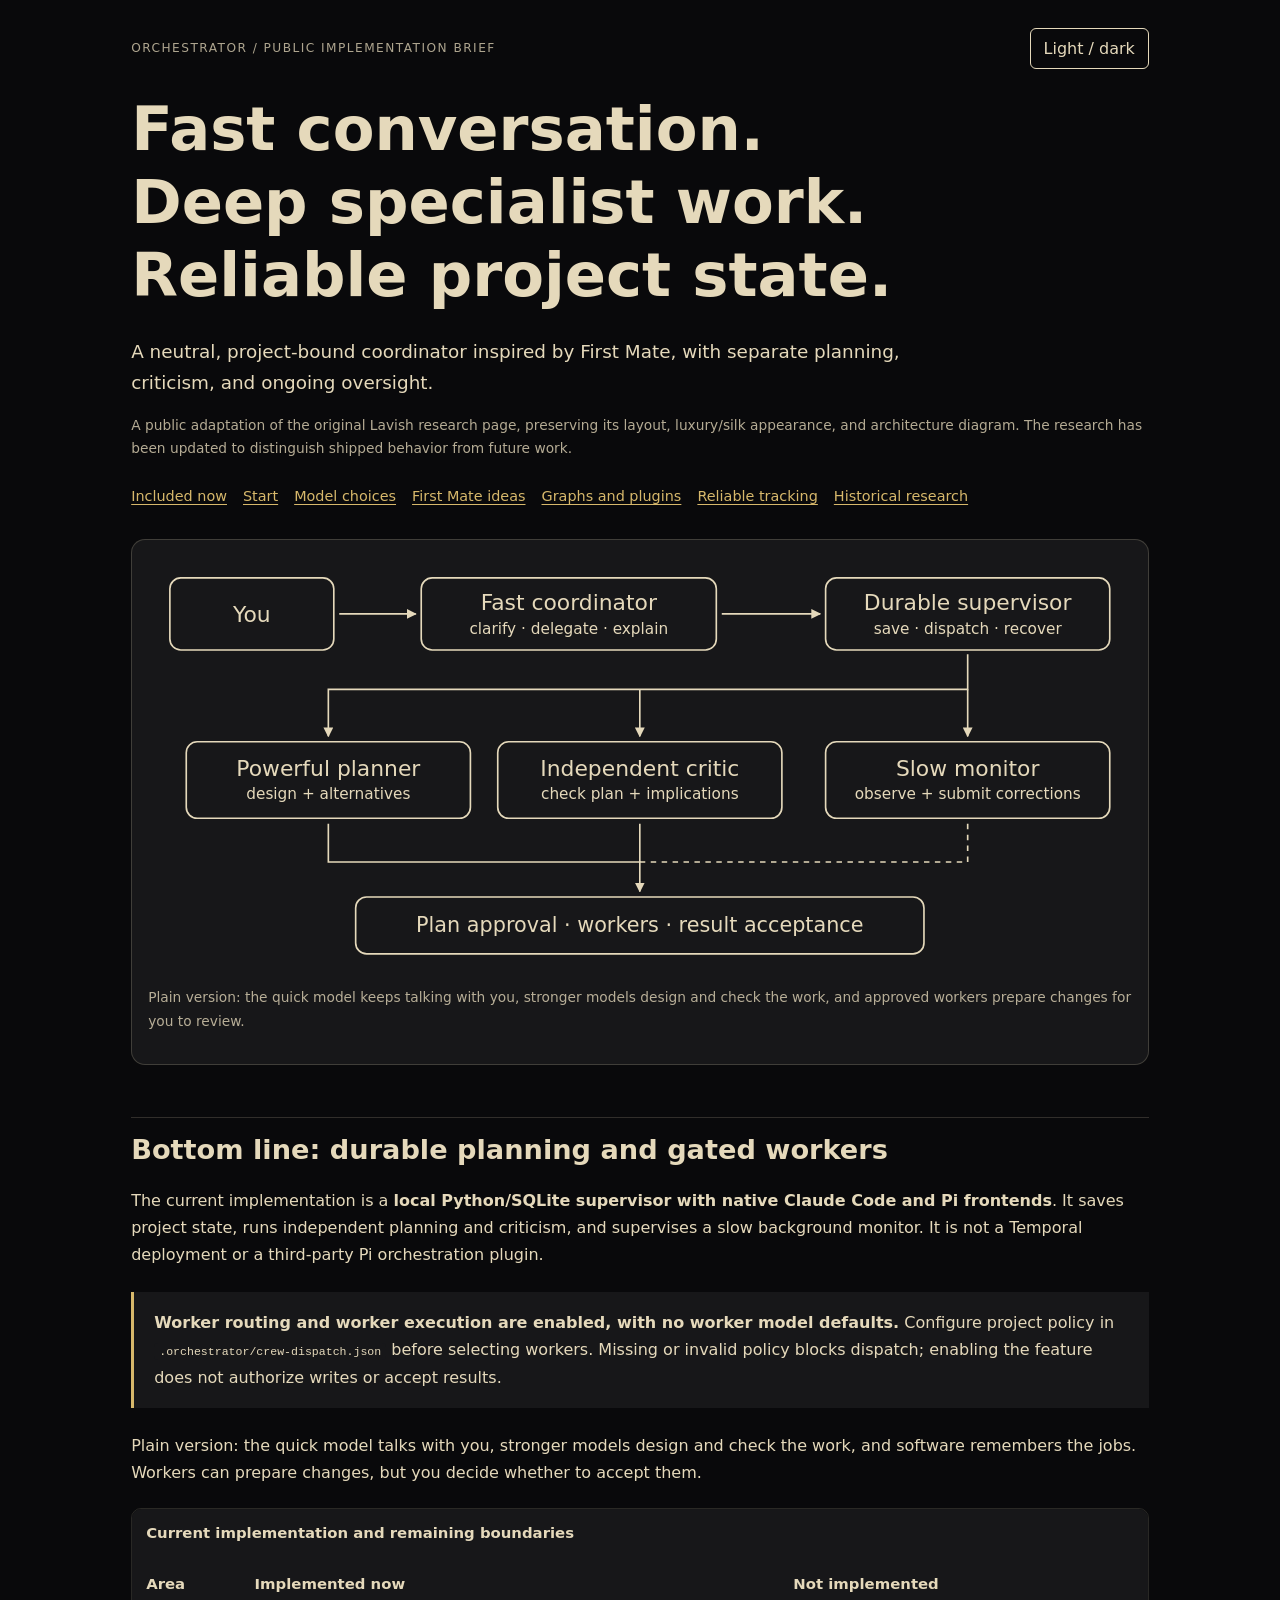
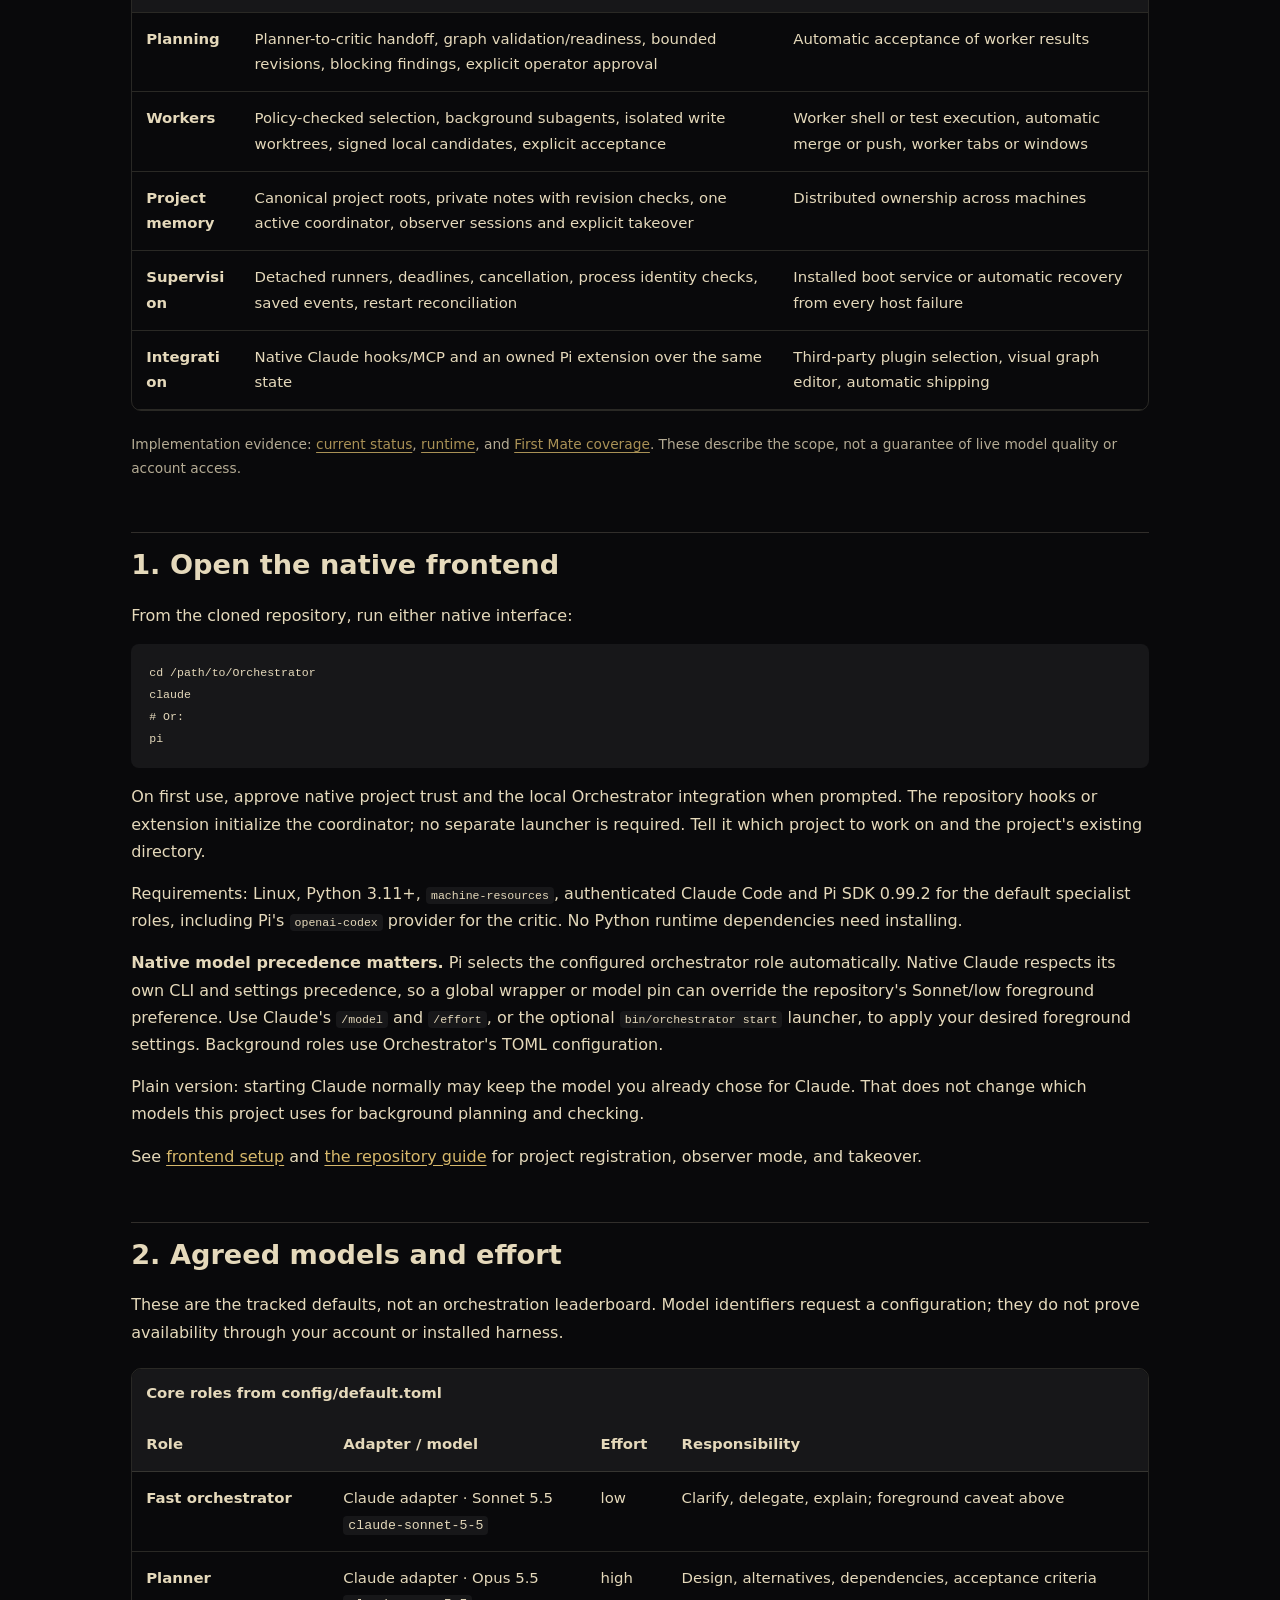
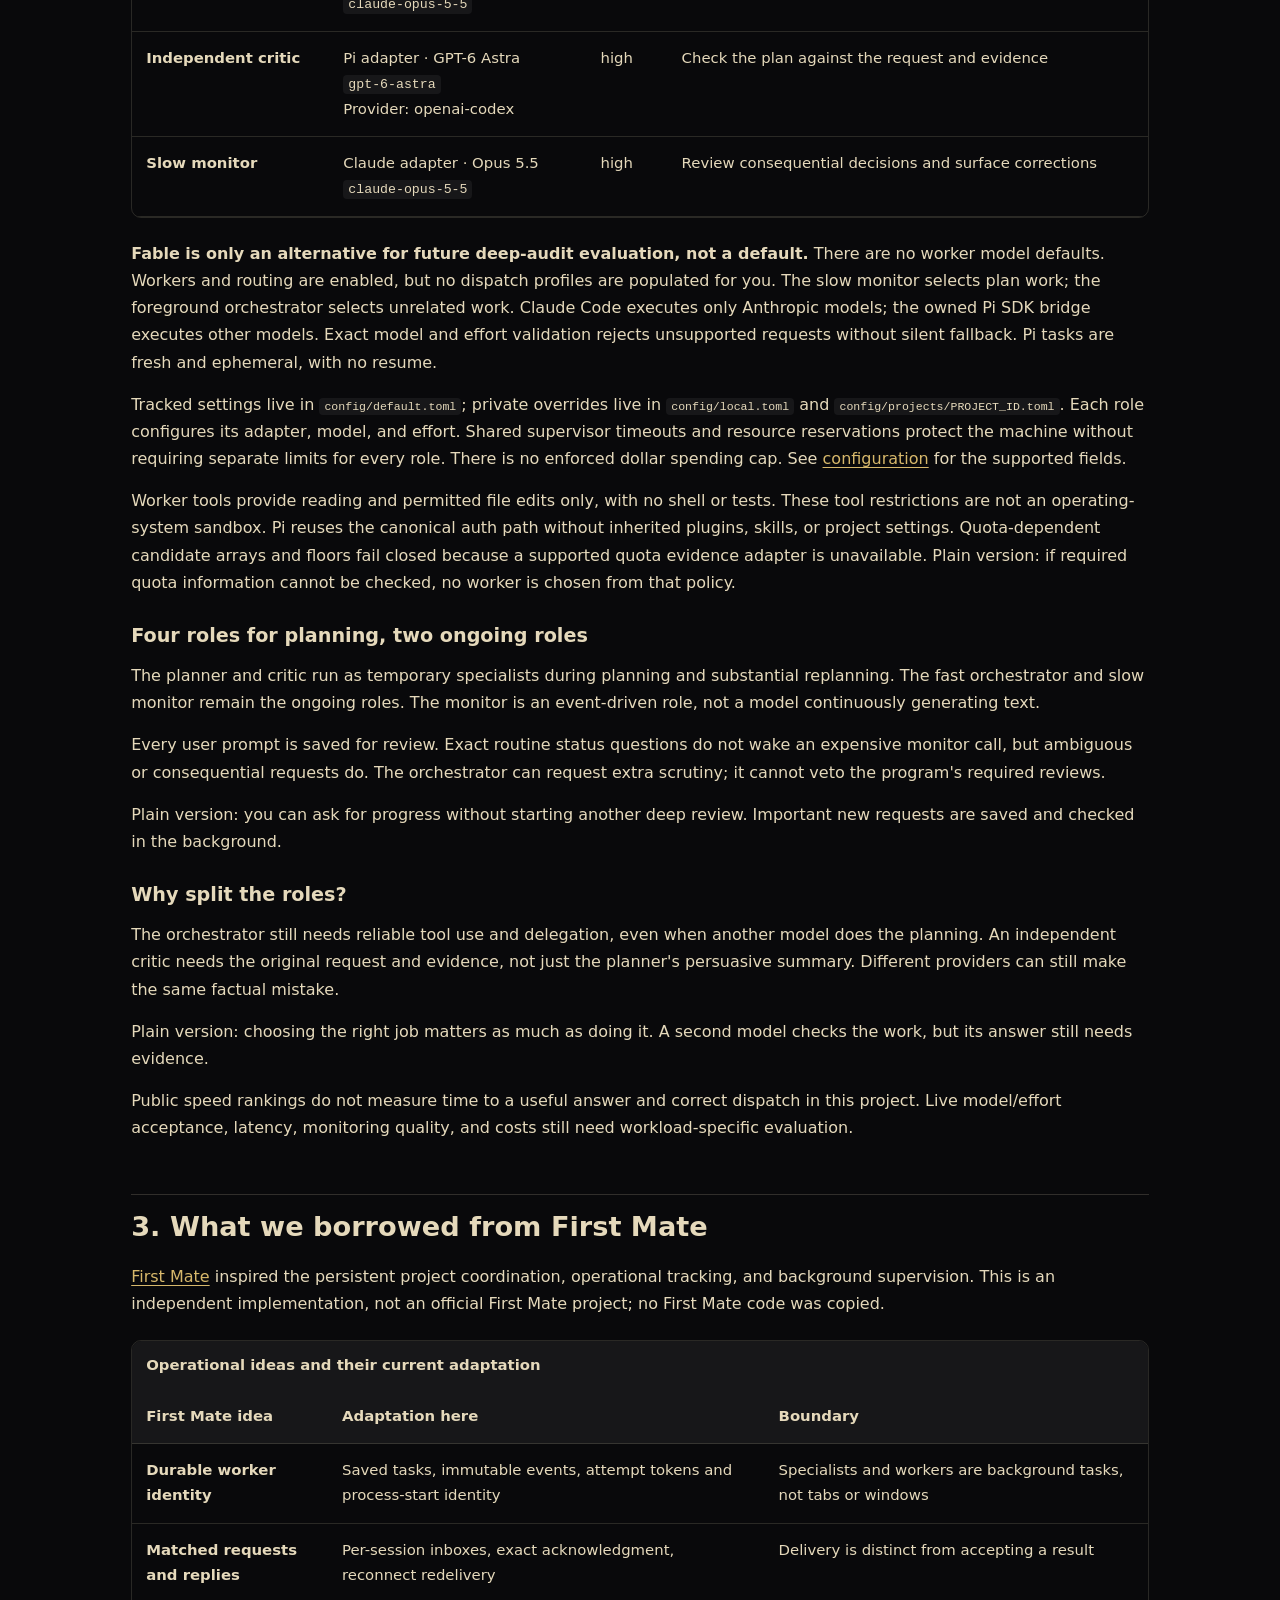
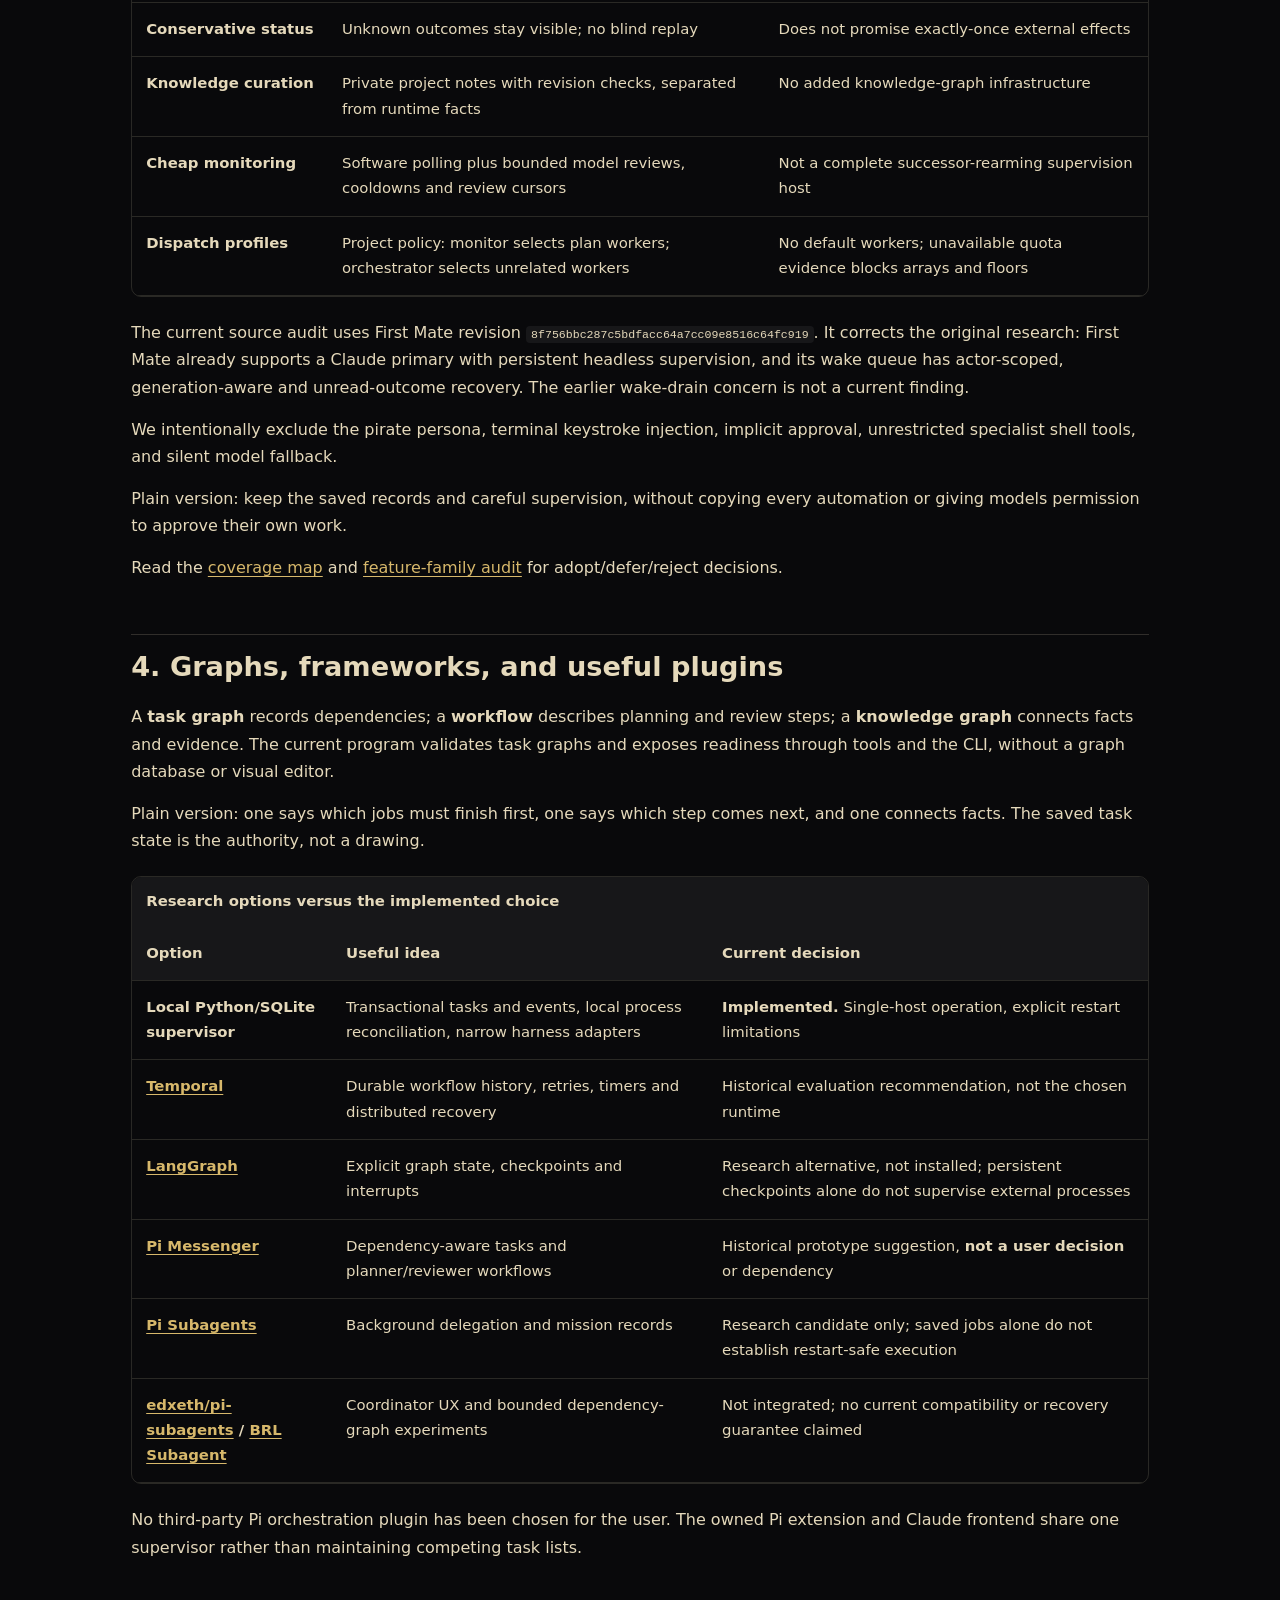
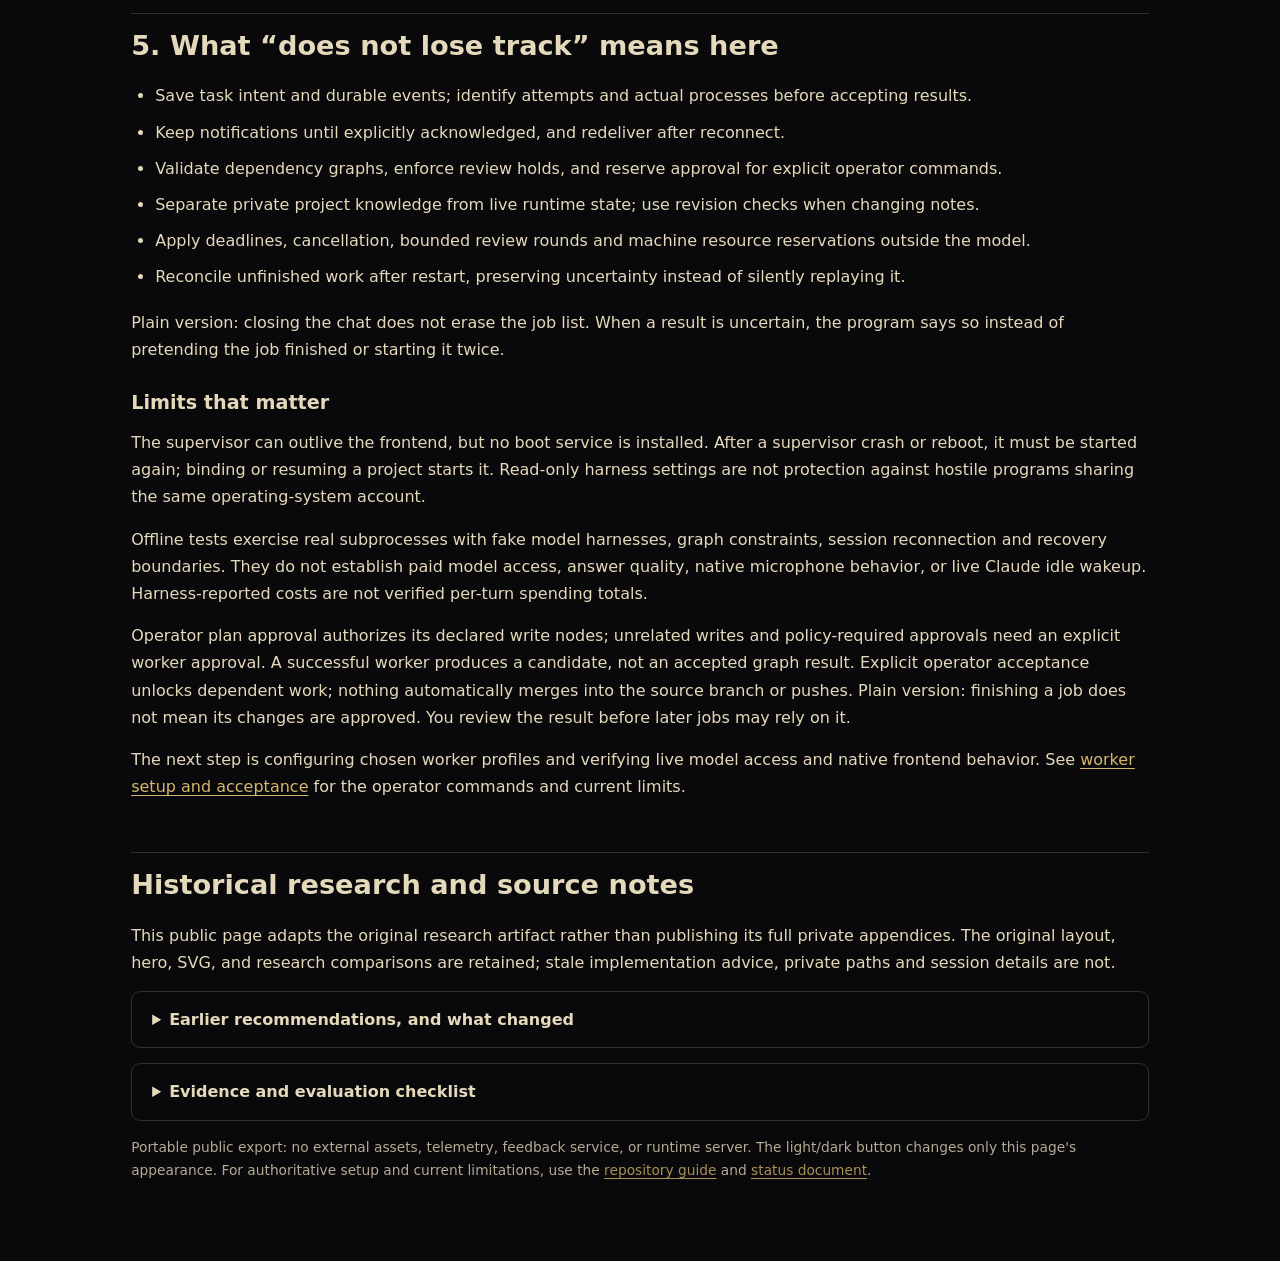
==== docs/explainer/index.html @ e4473d31 "Add project worker routing and supervised Pi execution" ====
<!doctype html>
<html lang="en" data-theme="luxury">
<head>
<meta charset="utf-8">
<meta name="viewport" content="width=device-width, initial-scale=1">
<meta name="description" content="Orchestrator: fast conversation, independent planning and criticism, and durable project state. Current implementation and the research behind it.">
<title>Orchestrator | Fast conversation. Reliable project state.</title>
<link rel="stylesheet" href="style.css">
<script src="theme.js" defer></script>
</head>
<body>
<main>
<div class="toolbar"><span class="eyebrow">Orchestrator / public implementation brief</span><button id="theme-button" type="button" aria-label="Switch to light theme" aria-pressed="false" hidden>Light / dark</button></div>
<header>
<h1>Fast conversation.<br>Deep specialist work.<br>Reliable project state.</h1>
<p class="subtitle">A neutral, project-bound coordinator inspired by First Mate, with separate planning, criticism, and ongoing oversight.</p>
<p class="note">A public adaptation of the original Lavish research page, preserving its layout, luxury/silk appearance, and architecture diagram.
The research has been updated to distinguish shipped behavior from future work.</p>
</header>
<nav class="top-nav" aria-label="Report sections"><a href="#current">Included now</a><a href="#start">Start</a><a href="#models">Model choices</a><a href="#firstmate">First Mate ideas</a><a href="#graphs">Graphs and plugins</a><a href="#reliability">Reliable tracking</a><a href="#research">Historical research</a></nav>
<!-- Original research SVG, with its execution gate relabeled for current scope. -->
<div class="diagram"><svg viewBox="0 0 900 380" role="img" aria-labelledby="diagram-title diagram-description"><title id="diagram-title">Fast interaction and separate specialist agents</title><desc id="diagram-description">The user talks with the fast coordinator. A durable supervisor records tasks and invokes the planner, independent critic, and monitor. Plans require review and permission. Configured workers run as tracked background subagents, with operator authorization and explicit result acceptance.</desc><defs><marker id="arrow" viewBox="0 0 10 10" refX="9" refY="5" markerWidth="6" markerHeight="6" orient="auto-start-reverse"><path d="M 0 0 L 10 5 L 0 10 z" fill="currentColor"/></marker></defs>
<g id="interaction" fill="none" stroke="currentColor" stroke-width="1.5"><title>User interaction remains responsive</title><rect x="20" y="20" width="150" height="66" rx="10"/><rect x="250" y="20" width="270" height="66" rx="10"/><rect x="620" y="20" width="260" height="66" rx="10"/><path d="M175 53 H245" marker-end="url(#arrow)"/><path d="M525 53 H615" marker-end="url(#arrow)"/></g>
<g text-anchor="middle" font-size="20"><text x="95" y="60">You</text><text x="385" y="49">Fast coordinator</text><text x="385" y="71" font-size="14">clarify · delegate · explain</text><text x="750" y="49">Durable supervisor</text><text x="750" y="71" font-size="14">save · dispatch · recover</text></g>
<g id="specialists" fill="none" stroke="currentColor" stroke-width="1.5"><title>Specialists operate as tracked tasks</title><path d="M750 90 V122 H165 V165" marker-end="url(#arrow)"/><path d="M450 122 V165" marker-end="url(#arrow)"/><path d="M750 122 V165" marker-end="url(#arrow)"/><rect x="35" y="170" width="260" height="70" rx="10"/><rect x="320" y="170" width="260" height="70" rx="10"/><rect x="620" y="170" width="260" height="70" rx="10"/></g>
<g text-anchor="middle" font-size="20"><text x="165" y="201">Powerful planner</text><text x="165" y="222" font-size="14">design + alternatives</text><text x="450" y="201">Independent critic</text><text x="450" y="222" font-size="14">check plan + implications</text><text x="750" y="201">Slow monitor</text><text x="750" y="222" font-size="14">observe + submit corrections</text></g>
<g id="execution-gate" fill="none" stroke="currentColor" stroke-width="1.5"><title>Operator authorization and worker result acceptance gate</title><path d="M165 245 V280 H450 V307" marker-end="url(#arrow)"/><path d="M450 245 V280"/><path d="M750 245 V280 H450" stroke-dasharray="5 5"/><rect x="190" y="312" width="520" height="52" rx="10"/></g><text x="450" y="344" text-anchor="middle" font-size="19">Plan approval · workers · result acceptance</text>
</svg><div class="mobile-flow"><strong>You → fast coordinator → durable supervisor</strong><p>The supervisor tracks the planner, independent critic, and slow monitor.</p><p>Plans require review and approval. Worker results require explicit acceptance.</p></div><p class="note">Plain version: the quick model keeps talking with you, stronger models design and check the work, and approved workers prepare changes for you to review.</p></div>
<section id="current">
<h2>Bottom line: durable planning and gated workers</h2>
<p>The current implementation is a <strong>local Python/SQLite supervisor with native Claude Code and Pi frontends</strong>.
It saves project state, runs independent planning and criticism, and supervises a slow background monitor.
It is not a Temporal deployment or a third-party Pi orchestration plugin.</p>
<blockquote><p><strong>Worker routing and worker execution are enabled, with no worker model defaults.</strong>
Configure project policy in <code>.orchestrator/crew-dispatch.json</code> before selecting workers.
Missing or invalid policy blocks dispatch; enabling the feature does not authorize writes or accept results.</p></blockquote>
<p>Plain version: the quick model talks with you, stronger models design and check the work, and software remembers the jobs.
Workers can prepare changes, but you decide whether to accept them.</p>
<div class="table-wrap"><table>
<caption>Current implementation and remaining boundaries</caption>
<thead><tr><th scope="col">Area</th><th scope="col">Implemented now</th><th scope="col">Not implemented</th></tr></thead>
<tbody>
<tr><th scope="row">Planning</th><td>Planner-to-critic handoff, graph validation/readiness, bounded revisions, blocking findings, explicit operator approval</td><td>Automatic acceptance of worker results</td></tr>
<tr><th scope="row">Workers</th><td>Policy-checked selection, background subagents, isolated write worktrees, signed local candidates, explicit acceptance</td><td>Worker shell or test execution, automatic merge or push, worker tabs or windows</td></tr>
<tr><th scope="row">Project memory</th><td>Canonical project roots, private notes with revision checks, one active coordinator, observer sessions and explicit takeover</td><td>Distributed ownership across machines</td></tr>
<tr><th scope="row">Supervision</th><td>Detached runners, deadlines, cancellation, process identity checks, saved events, restart reconciliation</td><td>Installed boot service or automatic recovery from every host failure</td></tr>
<tr><th scope="row">Integration</th><td>Native Claude hooks/MCP and an owned Pi extension over the same state</td><td>Third-party plugin selection, visual graph editor, automatic shipping</td></tr>
</tbody></table></div>
<p class="note">Implementation evidence: <a href="https://github.com/sblevins/Orchestrator/blob/main/docs/status.md">current status</a>, <a href="https://github.com/sblevins/Orchestrator/blob/main/docs/runtime.md">runtime</a>, and <a href="https://github.com/sblevins/Orchestrator/blob/main/docs/firstmate-coverage.md">First Mate coverage</a>.
These describe the scope, not a guarantee of live model quality or account access.</p>
</section>
<section id="start">
<h2>1. Open the native frontend</h2>
<p>From the cloned repository, run either native interface:</p>
<pre><code>cd /path/to/Orchestrator
claude
# Or:
pi</code></pre>
<p>On first use, approve native project trust and the local Orchestrator integration when prompted.
The repository hooks or extension initialize the coordinator; no separate launcher is required.
Tell it which project to work on and the project's existing directory.</p>
<p>Requirements: Linux, Python 3.11+, <code>machine-resources</code>, authenticated Claude Code and Pi SDK 0.99.2 for the default specialist roles, including Pi's <code>openai-codex</code> provider for the critic.
No Python runtime dependencies need installing.</p>
<p><strong>Native model precedence matters.</strong>
Pi selects the configured orchestrator role automatically.
Native Claude respects its own CLI and settings precedence, so a global wrapper or model pin can override the repository's Sonnet/low foreground preference.
Use Claude's <code>/model</code> and <code>/effort</code>, or the optional <code>bin/orchestrator start</code> launcher, to apply your desired foreground settings.
Background roles use Orchestrator's TOML configuration.</p>
<p>Plain version: starting Claude normally may keep the model you already chose for Claude.
That does not change which models this project uses for background planning and checking.</p>
<p>See <a href="https://github.com/sblevins/Orchestrator/blob/main/docs/frontends.md">frontend setup</a> and <a href="https://github.com/sblevins/Orchestrator/blob/main/README.md">the repository guide</a> for project registration, observer mode, and takeover.</p>
</section>
<section id="models">
<h2>2. Agreed models and effort</h2>
<p>These are the tracked defaults, not an orchestration leaderboard.
Model identifiers request a configuration; they do not prove availability through your account or installed harness.</p>
<div class="table-wrap"><table>
<caption>Core roles from config/default.toml</caption>
<thead><tr><th scope="col">Role</th><th scope="col">Adapter / model</th><th scope="col">Effort</th><th scope="col">Responsibility</th></tr></thead>
<tbody>
<tr data-role="orchestrator"><th scope="row">Fast orchestrator</th><td>Claude adapter · Sonnet 5.5<br><code>claude-sonnet-5-5</code></td><td>low</td><td>Clarify, delegate, explain; foreground caveat above</td></tr>
<tr data-role="planner"><th scope="row">Planner</th><td>Claude adapter · Opus 5.5<br><code>claude-opus-5-5</code></td><td>high</td><td>Design, alternatives, dependencies, acceptance criteria</td></tr>
<tr data-role="critic"><th scope="row">Independent critic</th><td>Pi adapter · GPT-6 Astra<br><code>gpt-6-astra</code><br>Provider: <span data-provider="openai-codex">openai-codex</span></td><td>high</td><td>Check the plan against the request and evidence</td></tr>
<tr data-role="monitor"><th scope="row">Slow monitor</th><td>Claude adapter · Opus 5.5<br><code>claude-opus-5-5</code></td><td>high</td><td>Review consequential decisions and surface corrections</td></tr>
</tbody></table></div>
<p><strong>Fable is only an alternative for future deep-audit evaluation, not a default.</strong>
There are no worker model defaults.
Workers and routing are enabled, but no dispatch profiles are populated for you.
The slow monitor selects plan work; the foreground orchestrator selects unrelated work.
Claude Code executes only Anthropic models; the owned Pi SDK bridge executes other models.
Exact model and effort validation rejects unsupported requests without silent fallback.
Pi tasks are fresh and ephemeral, with no resume.</p>
<p>Tracked settings live in <code>config/default.toml</code>; private overrides live in <code>config/local.toml</code> and <code>config/projects/PROJECT_ID.toml</code>.
Each role configures its adapter, model, and effort.
Shared supervisor timeouts and resource reservations protect the machine without requiring separate limits for every role.
There is no enforced dollar spending cap.
See <a href="https://github.com/sblevins/Orchestrator/blob/main/docs/configuration.md">configuration</a> for the supported fields.</p>
<p>Worker tools provide reading and permitted file edits only, with no shell or tests.
These tool restrictions are not an operating-system sandbox.
Pi reuses the canonical auth path without inherited plugins, skills, or project settings.
Quota-dependent candidate arrays and floors fail closed because a supported quota evidence adapter is unavailable.
Plain version: if required quota information cannot be checked, no worker is chosen from that policy.</p>
<h3>Four roles for planning, two ongoing roles</h3>
<p>The planner and critic run as temporary specialists during planning and substantial replanning.
The fast orchestrator and slow monitor remain the ongoing roles.
The monitor is an event-driven role, not a model continuously generating text.</p>
<p>Every user prompt is saved for review.
Exact routine status questions do not wake an expensive monitor call, but ambiguous or consequential requests do.
The orchestrator can request extra scrutiny; it cannot veto the program's required reviews.</p>
<p>Plain version: you can ask for progress without starting another deep review.
Important new requests are saved and checked in the background.</p>
<h3>Why split the roles?</h3>
<p>The orchestrator still needs reliable tool use and delegation, even when another model does the planning.
An independent critic needs the original request and evidence, not just the planner's persuasive summary.
Different providers can still make the same factual mistake.</p>
<p>Plain version: choosing the right job matters as much as doing it.
A second model checks the work, but its answer still needs evidence.</p>
<p>Public speed rankings do not measure time to a useful answer and correct dispatch in this project.
Live model/effort acceptance, latency, monitoring quality, and costs still need workload-specific evaluation.</p>
</section>
<section id="firstmate">
<h2>3. What we borrowed from First Mate</h2>
<p><a href="https://github.com/kunchenguid/firstmate">First Mate</a> inspired the persistent project coordination, operational tracking, and background supervision.
This is an independent implementation, not an official First Mate project; no First Mate code was copied.</p>
<div class="table-wrap"><table>
<caption>Operational ideas and their current adaptation</caption>
<thead><tr><th scope="col">First Mate idea</th><th scope="col">Adaptation here</th><th scope="col">Boundary</th></tr></thead>
<tbody>
<tr><th scope="row">Durable worker identity</th><td>Saved tasks, immutable events, attempt tokens and process-start identity</td><td>Specialists and workers are background tasks, not tabs or windows</td></tr>
<tr><th scope="row">Matched requests and replies</th><td>Per-session inboxes, exact acknowledgment, reconnect redelivery</td><td>Delivery is distinct from accepting a result</td></tr>
<tr><th scope="row">Conservative status</th><td>Unknown outcomes stay visible; no blind replay</td><td>Does not promise exactly-once external effects</td></tr>
<tr><th scope="row">Knowledge curation</th><td>Private project notes with revision checks, separated from runtime facts</td><td>No added knowledge-graph infrastructure</td></tr>
<tr><th scope="row">Cheap monitoring</th><td>Software polling plus bounded model reviews, cooldowns and review cursors</td><td>Not a complete successor-rearming supervision host</td></tr>
<tr><th scope="row">Dispatch profiles</th><td>Project policy: monitor selects plan workers; orchestrator selects unrelated workers</td><td>No default workers; unavailable quota evidence blocks arrays and floors</td></tr>
</tbody></table></div>
<p>The current source audit uses First Mate revision <code>8f756bbc287c5bdfacc64a7cc09e8516c64fc919</code>.
It corrects the original research: First Mate already supports a Claude primary with persistent headless supervision, and its wake queue has actor-scoped, generation-aware and unread-outcome recovery.
The earlier wake-drain concern is not a current finding.</p>
<p>We intentionally exclude the pirate persona, terminal keystroke injection, implicit approval, unrestricted specialist shell tools, and silent model fallback.</p>
<p>Plain version: keep the saved records and careful supervision, without copying every automation or giving models permission to approve their own work.</p>
<p>Read the <a href="https://github.com/sblevins/Orchestrator/blob/main/docs/firstmate-coverage.md">coverage map</a> and <a href="https://github.com/sblevins/Orchestrator/blob/main/docs/research/firstmate-audit.md">feature-family audit</a> for adopt/defer/reject decisions.</p>
</section>
<section id="graphs">
<h2>4. Graphs, frameworks, and useful plugins</h2>
<p>A <strong>task graph</strong> records dependencies; a <strong>workflow</strong> describes planning and review steps; a <strong>knowledge graph</strong> connects facts and evidence.
The current program validates task graphs and exposes readiness through tools and the CLI, without a graph database or visual editor.</p>
<p>Plain version: one says which jobs must finish first, one says which step comes next, and one connects facts.
The saved task state is the authority, not a drawing.</p>
<div class="table-wrap"><table>
<caption>Research options versus the implemented choice</caption>
<thead><tr><th scope="col">Option</th><th scope="col">Useful idea</th><th scope="col">Current decision</th></tr></thead>
<tbody>
<tr><th scope="row">Local Python/SQLite supervisor</th><td>Transactional tasks and events, local process reconciliation, narrow harness adapters</td><td><strong>Implemented.</strong> Single-host operation, explicit restart limitations</td></tr>
<tr><th scope="row"><a href="https://docs.temporal.io/workflow-execution">Temporal</a></th><td>Durable workflow history, retries, timers and distributed recovery</td><td>Historical evaluation recommendation, not the chosen runtime</td></tr>
<tr><th scope="row"><a href="https://docs.langchain.com/oss/python/langgraph/checkpointers">LangGraph</a></th><td>Explicit graph state, checkpoints and interrupts</td><td>Research alternative, not installed; persistent checkpoints alone do not supervise external processes</td></tr>
<tr><th scope="row"><a href="https://github.com/nicobailon/pi-messenger">Pi Messenger</a></th><td>Dependency-aware tasks and planner/reviewer workflows</td><td>Historical prototype suggestion, <strong>not a user decision</strong> or dependency</td></tr>
<tr><th scope="row"><a href="https://github.com/nicobailon/pi-subagents">Pi Subagents</a></th><td>Background delegation and mission records</td><td>Research candidate only; saved jobs alone do not establish restart-safe execution</td></tr>
<tr><th scope="row"><a href="https://github.com/edxeth/pi-subagents">edxeth/pi-subagents</a> / <a href="https://github.com/azmeenafandi/brl-subagent">BRL Subagent</a></th><td>Coordinator UX and bounded dependency-graph experiments</td><td>Not integrated; no current compatibility or recovery guarantee claimed</td></tr>
</tbody></table></div>
<p>No third-party Pi orchestration plugin has been chosen for the user.
The owned Pi extension and Claude frontend share one supervisor rather than maintaining competing task lists.</p>
</section>
<section id="reliability">
<h2>5. What “does not lose track” means here</h2>
<ul>
<li>Save task intent and durable events; identify attempts and actual processes before accepting results.</li>
<li>Keep notifications until explicitly acknowledged, and redeliver after reconnect.</li>
<li>Validate dependency graphs, enforce review holds, and reserve approval for explicit operator commands.</li>
<li>Separate private project knowledge from live runtime state; use revision checks when changing notes.</li>
<li>Apply deadlines, cancellation, bounded review rounds and machine resource reservations outside the model.</li>
<li>Reconcile unfinished work after restart, preserving uncertainty instead of silently replaying it.</li>
</ul>
<p>Plain version: closing the chat does not erase the job list.
When a result is uncertain, the program says so instead of pretending the job finished or starting it twice.</p>
<h3>Limits that matter</h3>
<p>The supervisor can outlive the frontend, but no boot service is installed.
After a supervisor crash or reboot, it must be started again; binding or resuming a project starts it.
Read-only harness settings are not protection against hostile programs sharing the same operating-system account.</p>
<p>Offline tests exercise real subprocesses with fake model harnesses, graph constraints, session reconnection and recovery boundaries.
They do not establish paid model access, answer quality, native microphone behavior, or live Claude idle wakeup.
Harness-reported costs are not verified per-turn spending totals.</p>
<p>Operator plan approval authorizes its declared write nodes; unrelated writes and policy-required approvals need an explicit worker approval.
A successful worker produces a candidate, not an accepted graph result.
Explicit operator acceptance unlocks dependent work; nothing automatically merges into the source branch or pushes.
Plain version: finishing a job does not mean its changes are approved.
You review the result before later jobs may rely on it.</p>
<p>The next step is configuring chosen worker profiles and verifying live model access and native frontend behavior.
See <a href="https://github.com/sblevins/Orchestrator/blob/main/docs/workers.md">worker setup and acceptance</a> for the operator commands and current limits.</p>
</section>
<section id="research" class="appendix">
<h2>Historical research and source notes</h2>
<p>This public page adapts the original research artifact rather than publishing its full private appendices.
The original layout, hero, SVG, and research comparisons are retained; stale implementation advice, private paths and session details are not.</p>
<details><summary>Earlier recommendations, and what changed</summary><div class="appendix-body">
<p><strong>Historical, not current setup instructions.</strong>
The original brief was a research proposal with no implementation claim.
It suggested a Pi Messenger trial and evaluating Temporal as the lifecycle authority.
Neither suggestion became a user-approved plugin selection or the current runtime.</p>
<p>That brief inspected First Mate revision <code>70aeba8</code>.
The later audit supersedes its wake-queue criticism and its incomplete account of Claude-primary support.
The current implementation independently adopts operational patterns using Python and SQLite.</p>
<p>The earlier model shortlist and public latency figures were evaluation candidates, not measured results for this system.
The agreed defaults above replace that shortlist as configuration guidance.
Fable remains an alternative, and worker models remain unassigned.</p>
<p>Plain version: the earlier page compared possible approaches.
This page explains what was actually built, and clearly marks the parts still only being considered.</p>
</div></details>
<details><summary>Evidence and evaluation checklist</summary><div class="appendix-body">
<p>Evaluate the exact harness, model, effort and tool combination together.
Measure first useful response, valid delegation, plan and critique quality, missed decisions, monitor delay, stale-result handling and cost per accepted outcome.</p>
<p>Fault tests should cover crashed processes, duplicate or missing notifications, out-of-order results, cancelled work, changed plans, stale approvals and simultaneous projects.
A heartbeat means a process is alive, not that its work is useful.</p>
<p>Plain version: test both whether the models do good work and whether the program keeps accurate records when something breaks.</p>
<ul>
<li><a href="https://www.anthropic.com/engineering/multi-agent-research-system">Anthropic: multi-agent research systems</a></li>
<li><a href="https://www.anthropic.com/engineering/building-effective-agents">Anthropic: building effective agents</a></li>
<li><a href="https://www.anthropic.com/engineering/effective-context-engineering-for-ai-agents">Anthropic: context engineering</a></li>
<li><a href="https://platform.claude.com/docs/en/models/overview">Claude model catalog</a> and <a href="https://developers.openai.com/api/docs/models">OpenAI model catalog</a></li>
<li><a href="https://artificialanalysis.ai/methodology">Artificial Analysis methodology</a>: benchmark settings are not application latency guarantees</li>
</ul>
</div></details>
</section>
<footer><p class="note">Portable public export: no external assets, telemetry, feedback service, or runtime server.
The light/dark button changes only this page's appearance.
For authoritative setup and current limitations, use the <a href="https://github.com/sblevins/Orchestrator/blob/main/README.md">repository guide</a> and <a href="https://github.com/sblevins/Orchestrator/blob/main/docs/status.md">status document</a>.</p></footer>
</main>
</body>
</html>
---- docs/explainer/style.css ----
/* Adapted from the original research page custom CSS. No vendored framework assets. */

:root{color-scheme:dark;--color-base-100:#09090b;--color-base-200:#171719;--color-base-content:#e5d9bb;--color-primary:#d7b86b}
:root[data-theme="silk"]{color-scheme:light;--color-base-100:#f7f5f3;--color-base-200:#ece8e4;--color-base-content:#302b29;--color-primary:#70552a}
button{font:inherit;border:1px solid currentColor;border-radius:6px;background:transparent;color:inherit;padding:6px 13px;cursor:pointer}
button:hover{background:var(--color-base-200)}
:focus-visible{outline:3px solid var(--color-primary);outline-offset:4px}
caption{text-align:left;padding:12px 14px;font-weight:650;background:var(--color-base-200)}
th[scope="row"]{background:transparent}
section{scroll-margin-top:20px}
@media(prefers-reduced-motion:reduce){html{scroll-behavior:auto}}
@media print{#theme-button,.top-nav{display:none}body{background:white;color:black}a{color:inherit}}

*{box-sizing:border-box}html{scroll-behavior:smooth}body{margin:0;background:var(--color-base-100,#121212);color:var(--color-base-content,#eee);font-family:system-ui,sans-serif;line-height:1.7}main{max-width:1120px;margin:auto;padding:28px clamp(18px,4vw,52px) 64px}h1,h2,h3{line-height:1.2;text-wrap:balance}h1{font-size:clamp(2.1rem,5vw,3.8rem);margin:24px 0}h2{font-size:1.7rem;margin:52px 0 20px;padding-top:16px;border-top:1px solid color-mix(in srgb,currentColor 18%,transparent)}h3{font-size:1.2rem;margin:28px 0 12px}p,li,td,th,a,code{overflow-wrap:anywhere}p{margin:15px 0}ul,ol{padding-left:1.5rem;margin:18px 0}li{margin:9px 0}a{color:var(--color-primary,#d7b86b);text-decoration:underline;text-underline-offset:3px}strong{font-weight:700}blockquote{border-left:3px solid var(--color-primary,#d7b86b);padding:2px 20px;margin:24px 0;background:var(--color-base-200,#202020)}code{font-size:.89em;background:var(--color-base-200,#202020);padding:2px 5px;border-radius:4px}pre{overflow:auto;padding:18px;background:var(--color-base-200,#202020);border-radius:8px;white-space:pre-wrap}pre code{padding:0}.table-wrap{overflow-x:auto;max-width:100%;border:1px solid color-mix(in srgb,currentColor 15%,transparent);border-radius:10px;margin:22px 0}table{border-collapse:collapse;width:100%;font-size:.93rem}th,td{text-align:left;vertical-align:top;padding:14px;border-bottom:1px solid color-mix(in srgb,currentColor 15%,transparent)}th{background:var(--color-base-200,#202020)}.eyebrow{letter-spacing:.12em;text-transform:uppercase;font-size:.76rem;opacity:.75}.subtitle{max-width:780px;font-size:1.15rem}.toolbar{display:flex;justify-content:space-between;align-items:center;gap:16px;flex-wrap:wrap}.toolbar>*{min-width:0}.top-nav{display:flex;gap:16px;flex-wrap:wrap;margin:24px 0}.top-nav a{font-size:.9rem}.diagram{margin:30px 0;padding:16px;border:1px solid color-mix(in srgb,currentColor 20%,transparent);border-radius:14px;background:var(--color-base-200,#202020)}svg{width:100%;height:auto;display:block}svg text{font-family:system-ui,sans-serif;fill:currentColor}.mobile-flow{display:none}.note{font-size:.86rem;opacity:.78}.appendix{margin-top:42px}details{border:1px solid color-mix(in srgb,currentColor 18%,transparent);border-radius:9px;padding:14px 20px;margin:15px 0}summary{font-weight:650;cursor:pointer}.appendix-body{font-size:.93rem}.appendix-body h1{font-size:1.9rem}.appendix-body h2{font-size:1.4rem}.appendix-body h3{font-size:1.1rem}@media(max-width:600px){.diagram svg{display:none}.mobile-flow{display:block}th,td{padding:10px}table{font-size:.84rem}.top-nav{gap:10px}main{padding-top:18px}}
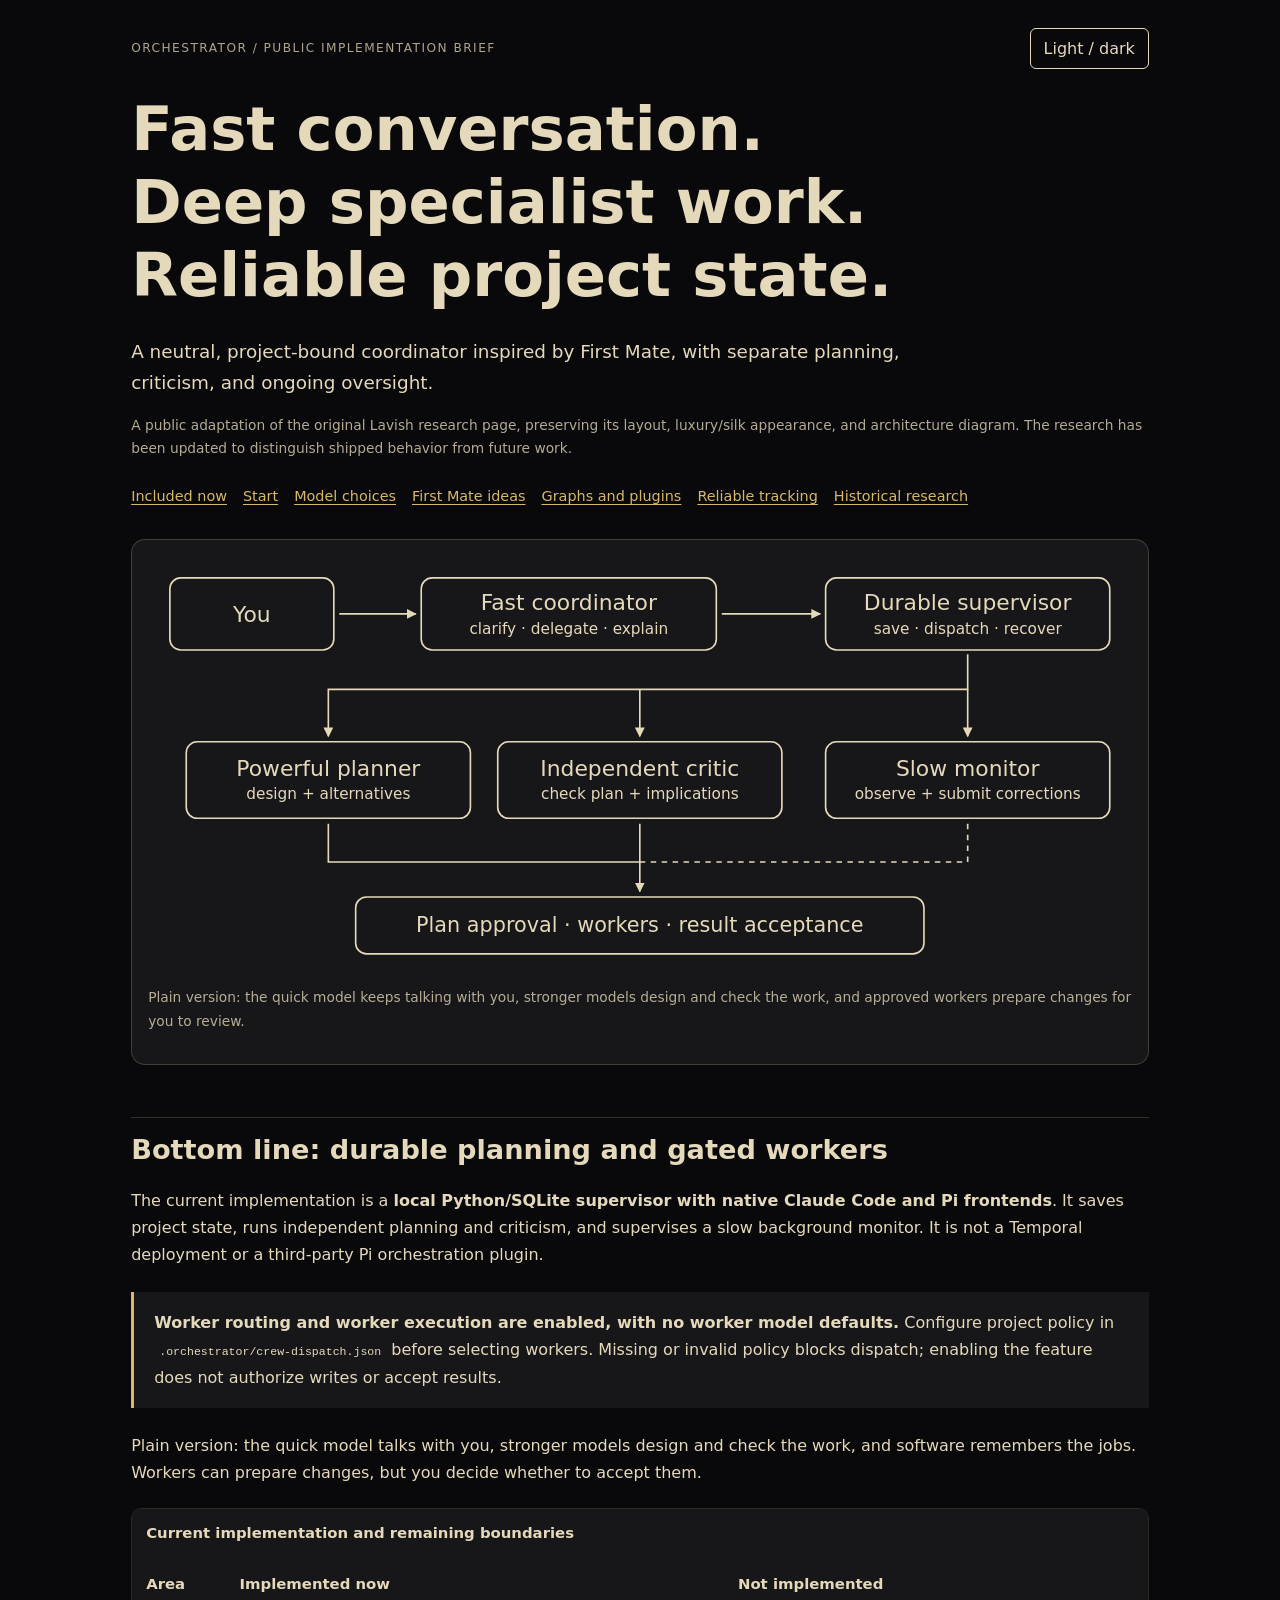
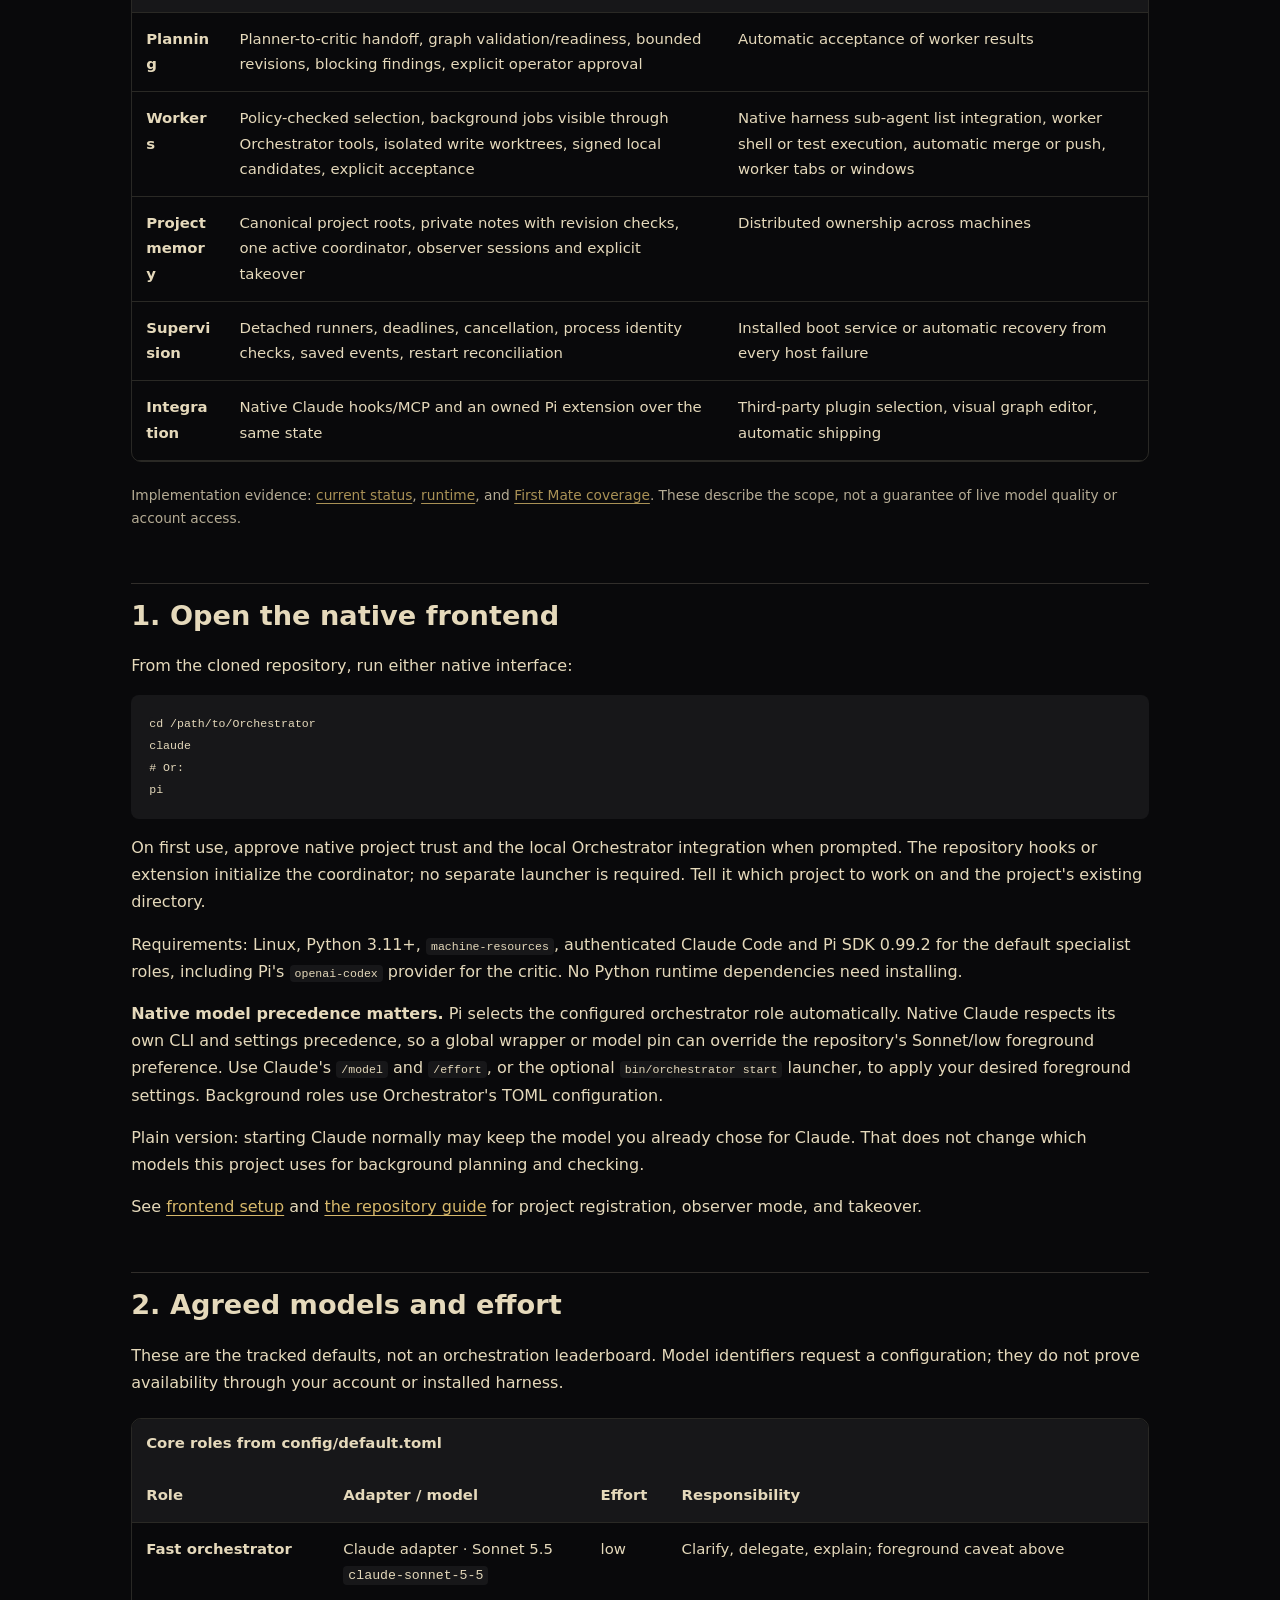
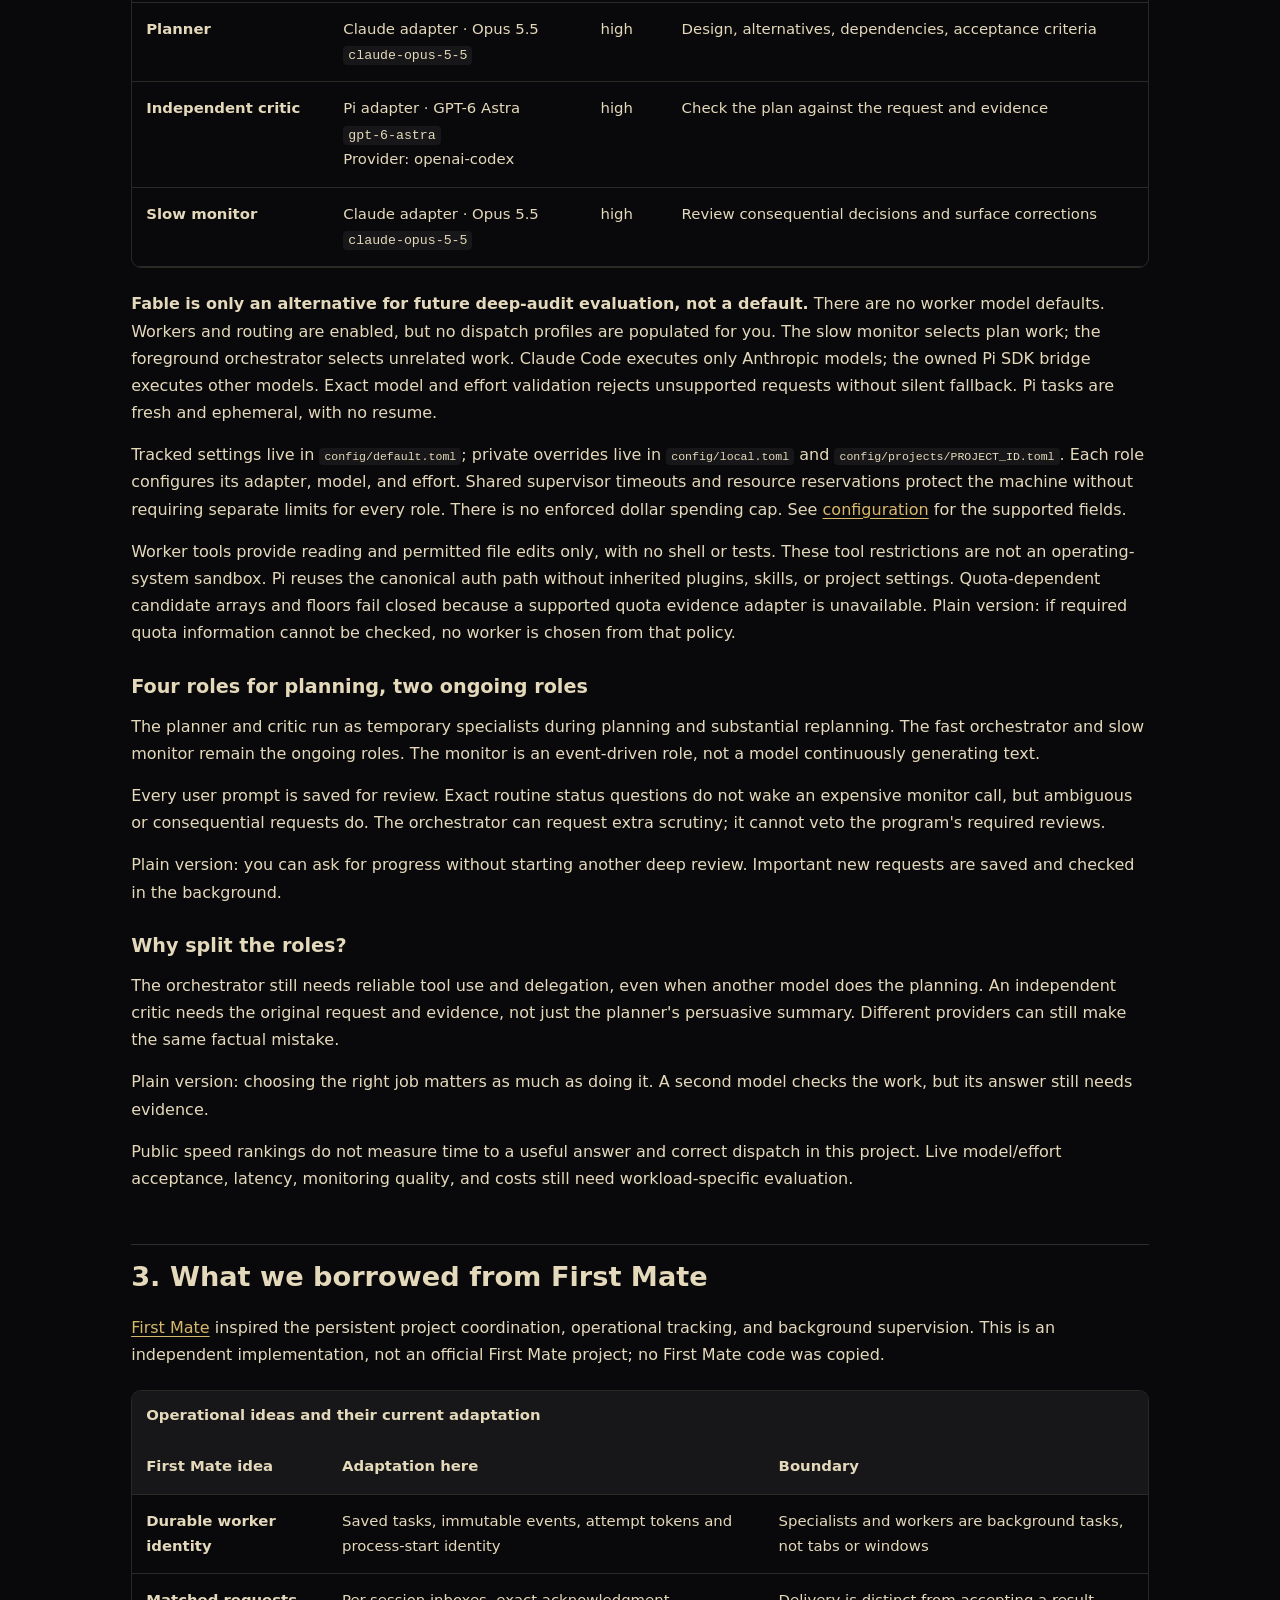
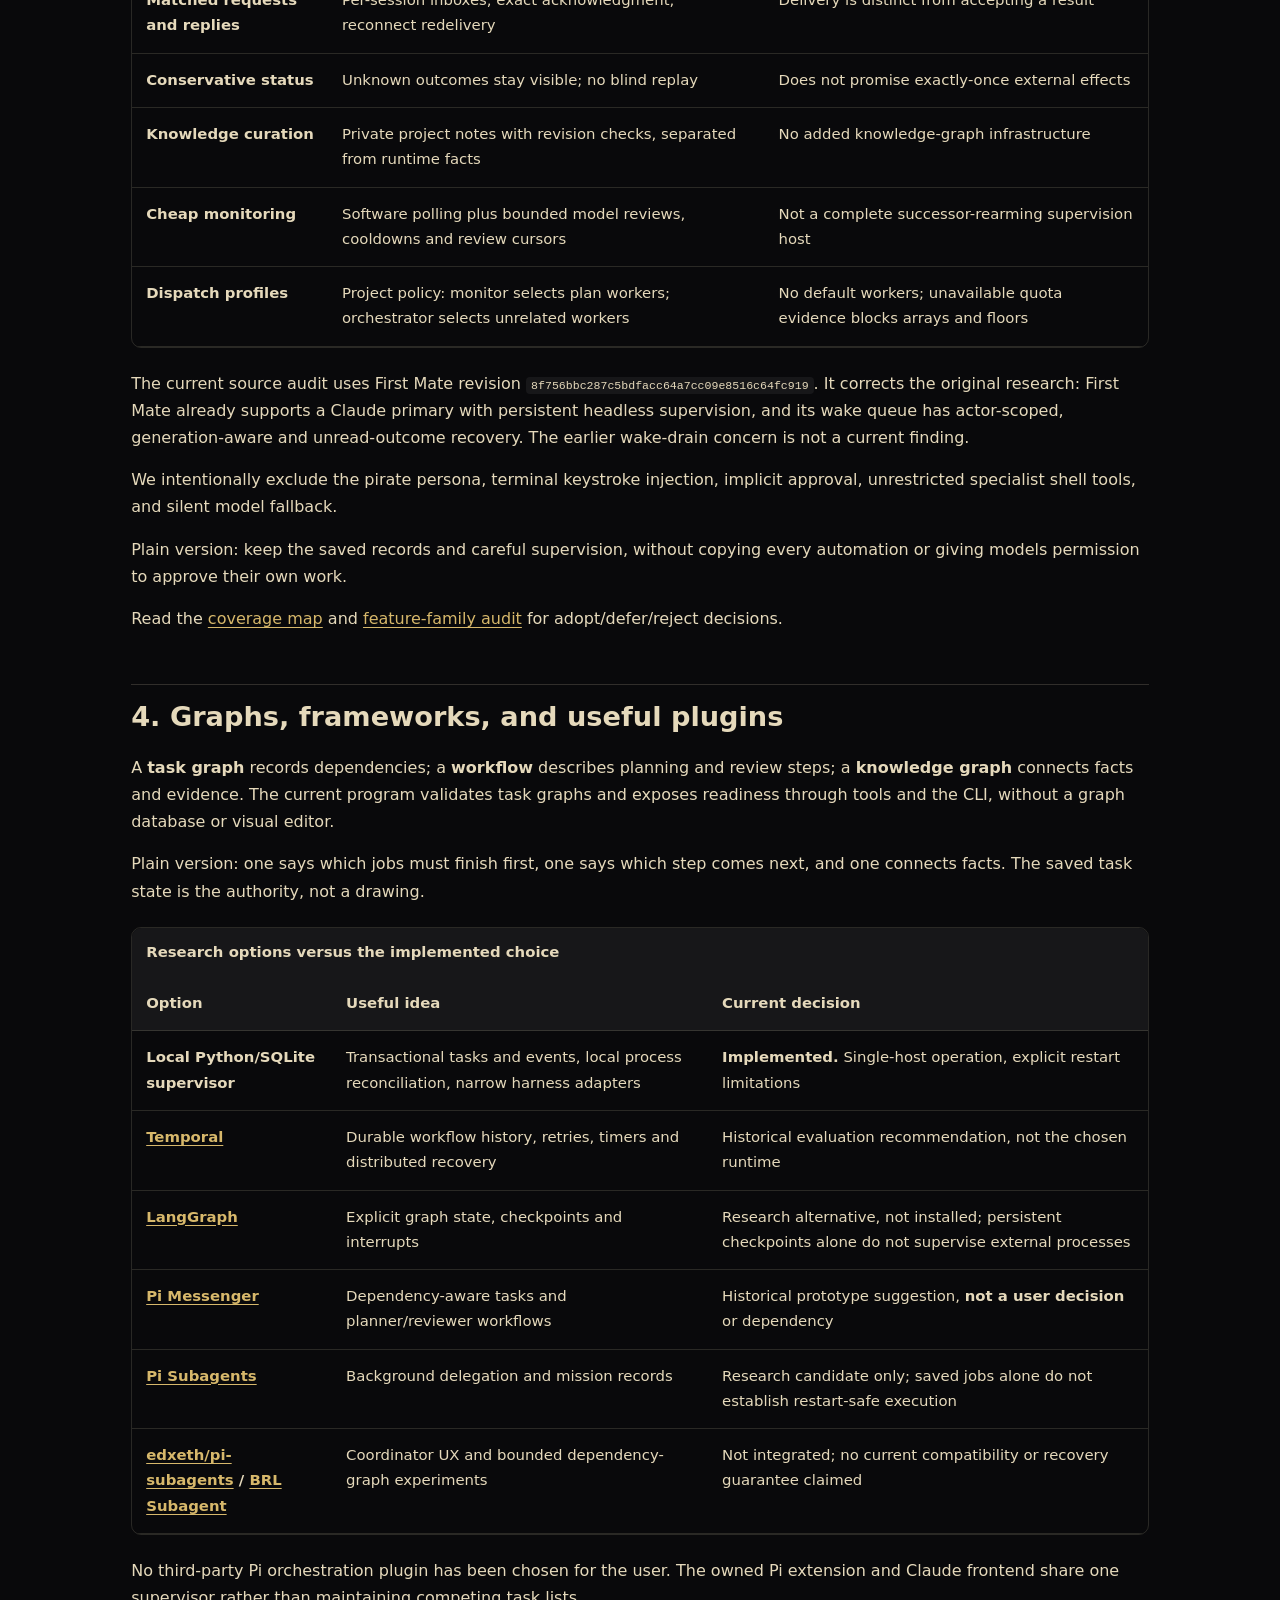
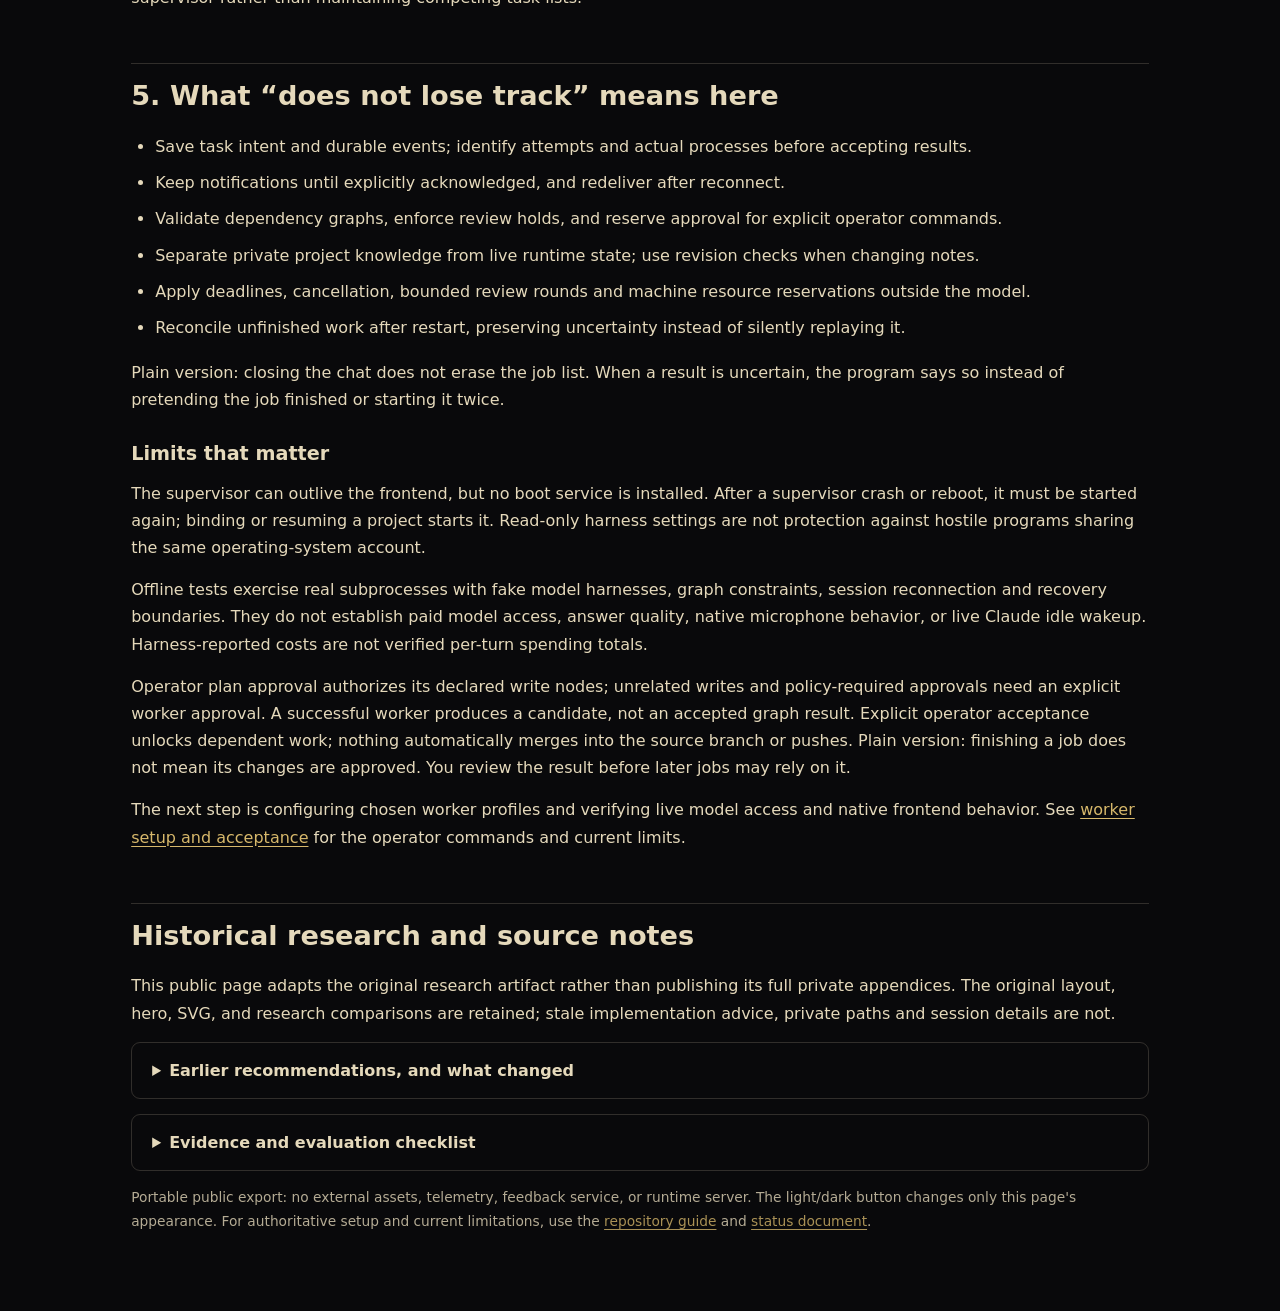
==== commit fc83259a: "Document native worker visibility boundaries" ====
--- a/docs/explainer/index.html
+++ b/docs/explainer/index.html
@@ -19,7 +19,7 @@
 </header>
 <nav class="top-nav" aria-label="Report sections"><a href="#current">Included now</a><a href="#start">Start</a><a href="#models">Model choices</a><a href="#firstmate">First Mate ideas</a><a href="#graphs">Graphs and plugins</a><a href="#reliability">Reliable tracking</a><a href="#research">Historical research</a></nav>
 <!-- Original research SVG, with its execution gate relabeled for current scope. -->
-<div class="diagram"><svg viewBox="0 0 900 380" role="img" aria-labelledby="diagram-title diagram-description"><title id="diagram-title">Fast interaction and separate specialist agents</title><desc id="diagram-description">The user talks with the fast coordinator. A durable supervisor records tasks and invokes the planner, independent critic, and monitor. Plans require review and permission. Configured workers run as tracked background subagents, with operator authorization and explicit result acceptance.</desc><defs><marker id="arrow" viewBox="0 0 10 10" refX="9" refY="5" markerWidth="6" markerHeight="6" orient="auto-start-reverse"><path d="M 0 0 L 10 5 L 0 10 z" fill="currentColor"/></marker></defs>
+<div class="diagram"><svg viewBox="0 0 900 380" role="img" aria-labelledby="diagram-title diagram-description"><title id="diagram-title">Fast interaction and separate specialist agents</title><desc id="diagram-description">The user talks with the fast coordinator. A durable supervisor records tasks and invokes the planner, independent critic, and monitor. Plans require review and permission. Configured workers run as tracked background jobs, with operator authorization and explicit result acceptance. Native harness sub-agent lists are not currently integrated.</desc><defs><marker id="arrow" viewBox="0 0 10 10" refX="9" refY="5" markerWidth="6" markerHeight="6" orient="auto-start-reverse"><path d="M 0 0 L 10 5 L 0 10 z" fill="currentColor"/></marker></defs>
 <g id="interaction" fill="none" stroke="currentColor" stroke-width="1.5"><title>User interaction remains responsive</title><rect x="20" y="20" width="150" height="66" rx="10"/><rect x="250" y="20" width="270" height="66" rx="10"/><rect x="620" y="20" width="260" height="66" rx="10"/><path d="M175 53 H245" marker-end="url(#arrow)"/><path d="M525 53 H615" marker-end="url(#arrow)"/></g>
 <g text-anchor="middle" font-size="20"><text x="95" y="60">You</text><text x="385" y="49">Fast coordinator</text><text x="385" y="71" font-size="14">clarify · delegate · explain</text><text x="750" y="49">Durable supervisor</text><text x="750" y="71" font-size="14">save · dispatch · recover</text></g>
 <g id="specialists" fill="none" stroke="currentColor" stroke-width="1.5"><title>Specialists operate as tracked tasks</title><path d="M750 90 V122 H165 V165" marker-end="url(#arrow)"/><path d="M450 122 V165" marker-end="url(#arrow)"/><path d="M750 122 V165" marker-end="url(#arrow)"/><rect x="35" y="170" width="260" height="70" rx="10"/><rect x="320" y="170" width="260" height="70" rx="10"/><rect x="620" y="170" width="260" height="70" rx="10"/></g>
@@ -41,7 +41,7 @@
 <thead><tr><th scope="col">Area</th><th scope="col">Implemented now</th><th scope="col">Not implemented</th></tr></thead>
 <tbody>
 <tr><th scope="row">Planning</th><td>Planner-to-critic handoff, graph validation/readiness, bounded revisions, blocking findings, explicit operator approval</td><td>Automatic acceptance of worker results</td></tr>
-<tr><th scope="row">Workers</th><td>Policy-checked selection, background subagents, isolated write worktrees, signed local candidates, explicit acceptance</td><td>Worker shell or test execution, automatic merge or push, worker tabs or windows</td></tr>
+<tr><th scope="row">Workers</th><td>Policy-checked selection, background jobs visible through Orchestrator tools, isolated write worktrees, signed local candidates, explicit acceptance</td><td>Native harness sub-agent list integration, worker shell or test execution, automatic merge or push, worker tabs or windows</td></tr>
 <tr><th scope="row">Project memory</th><td>Canonical project roots, private notes with revision checks, one active coordinator, observer sessions and explicit takeover</td><td>Distributed ownership across machines</td></tr>
 <tr><th scope="row">Supervision</th><td>Detached runners, deadlines, cancellation, process identity checks, saved events, restart reconciliation</td><td>Installed boot service or automatic recovery from every host failure</td></tr>
 <tr><th scope="row">Integration</th><td>Native Claude hooks/MCP and an owned Pi extension over the same state</td><td>Third-party plugin selection, visual graph editor, automatic shipping</td></tr>
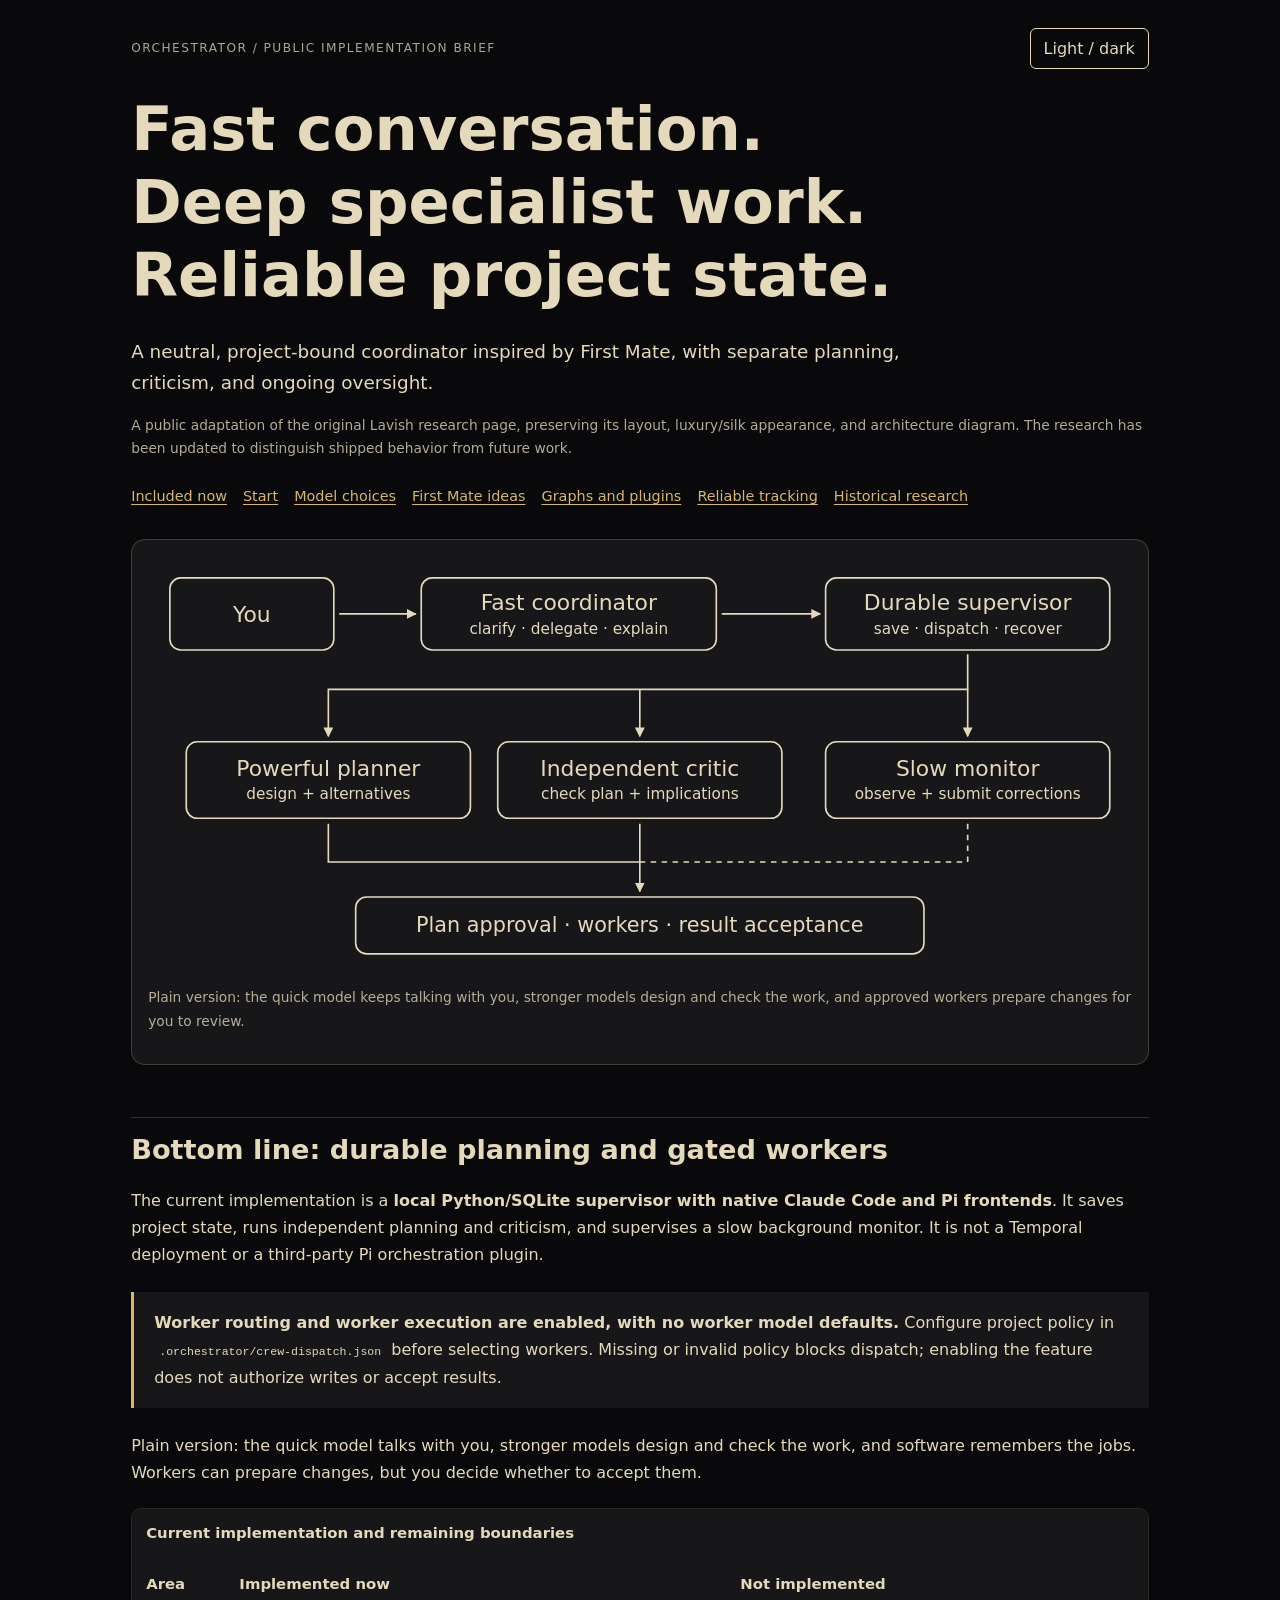
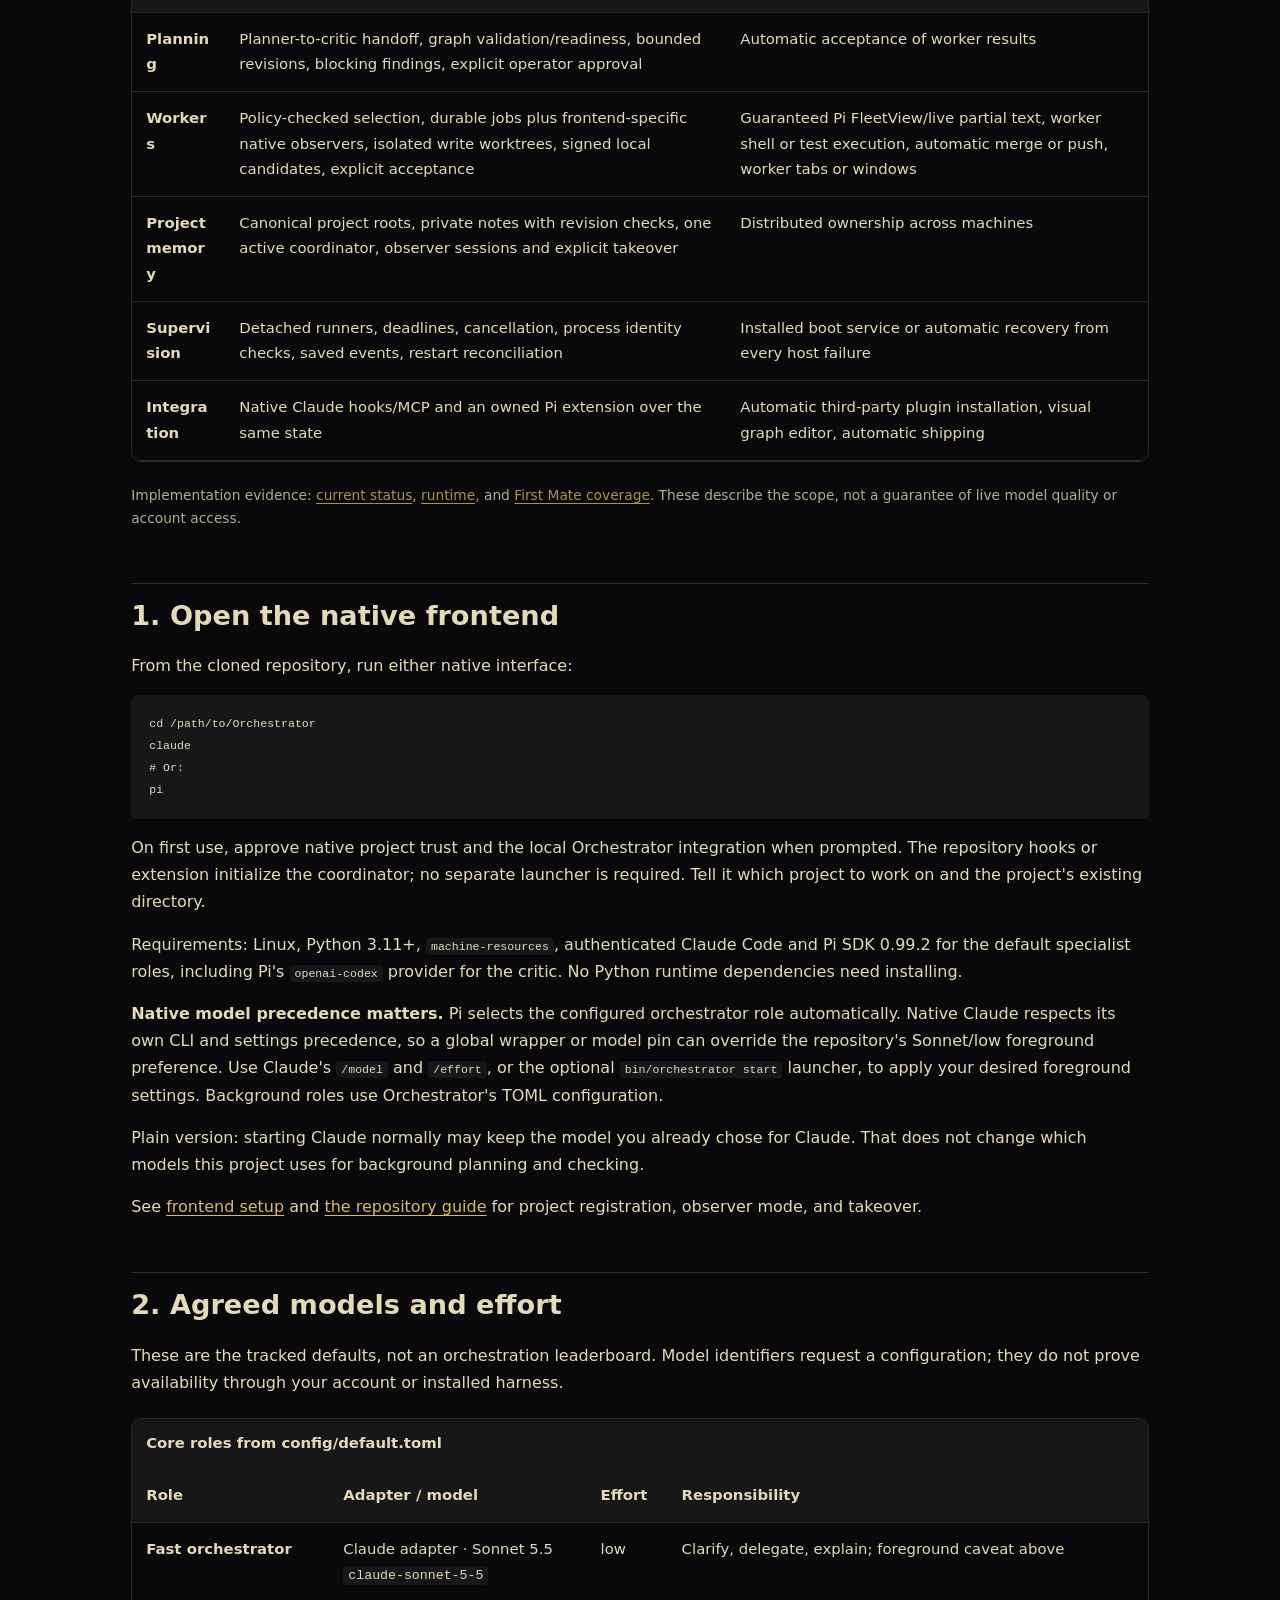
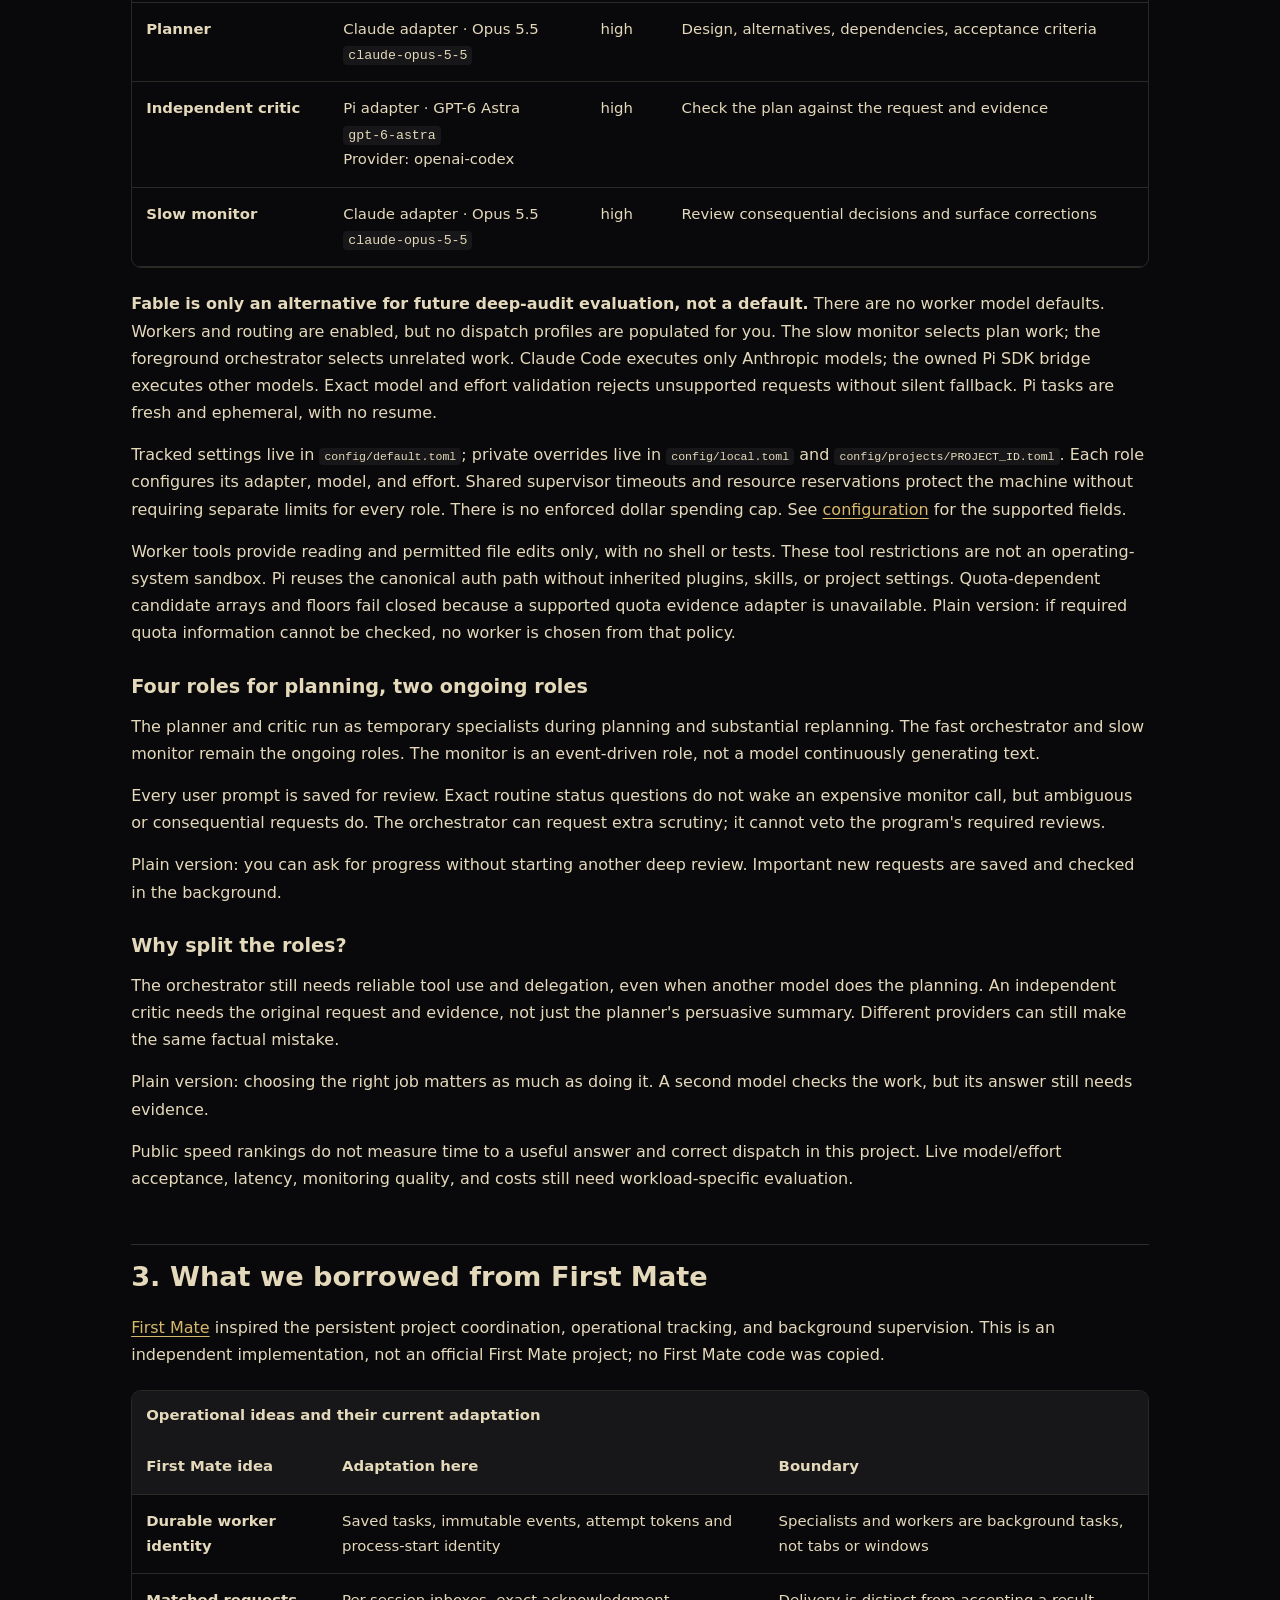
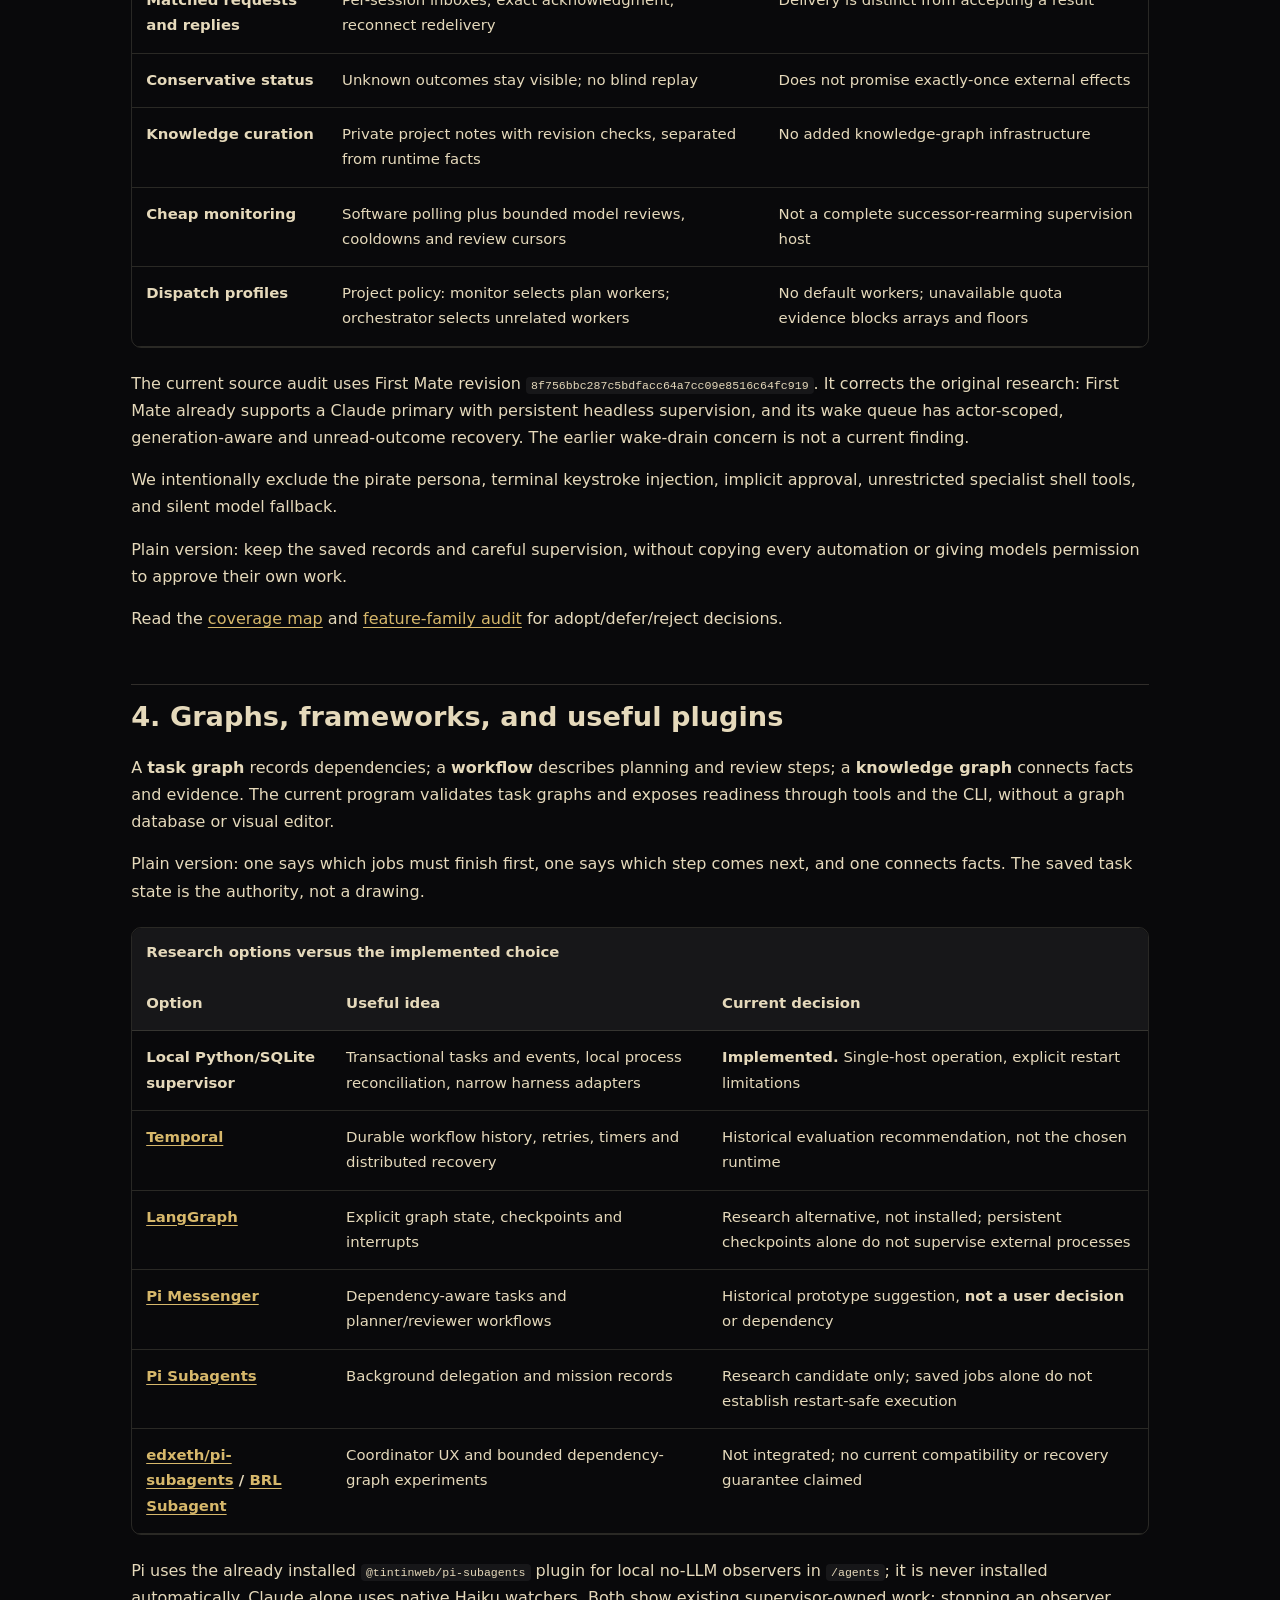
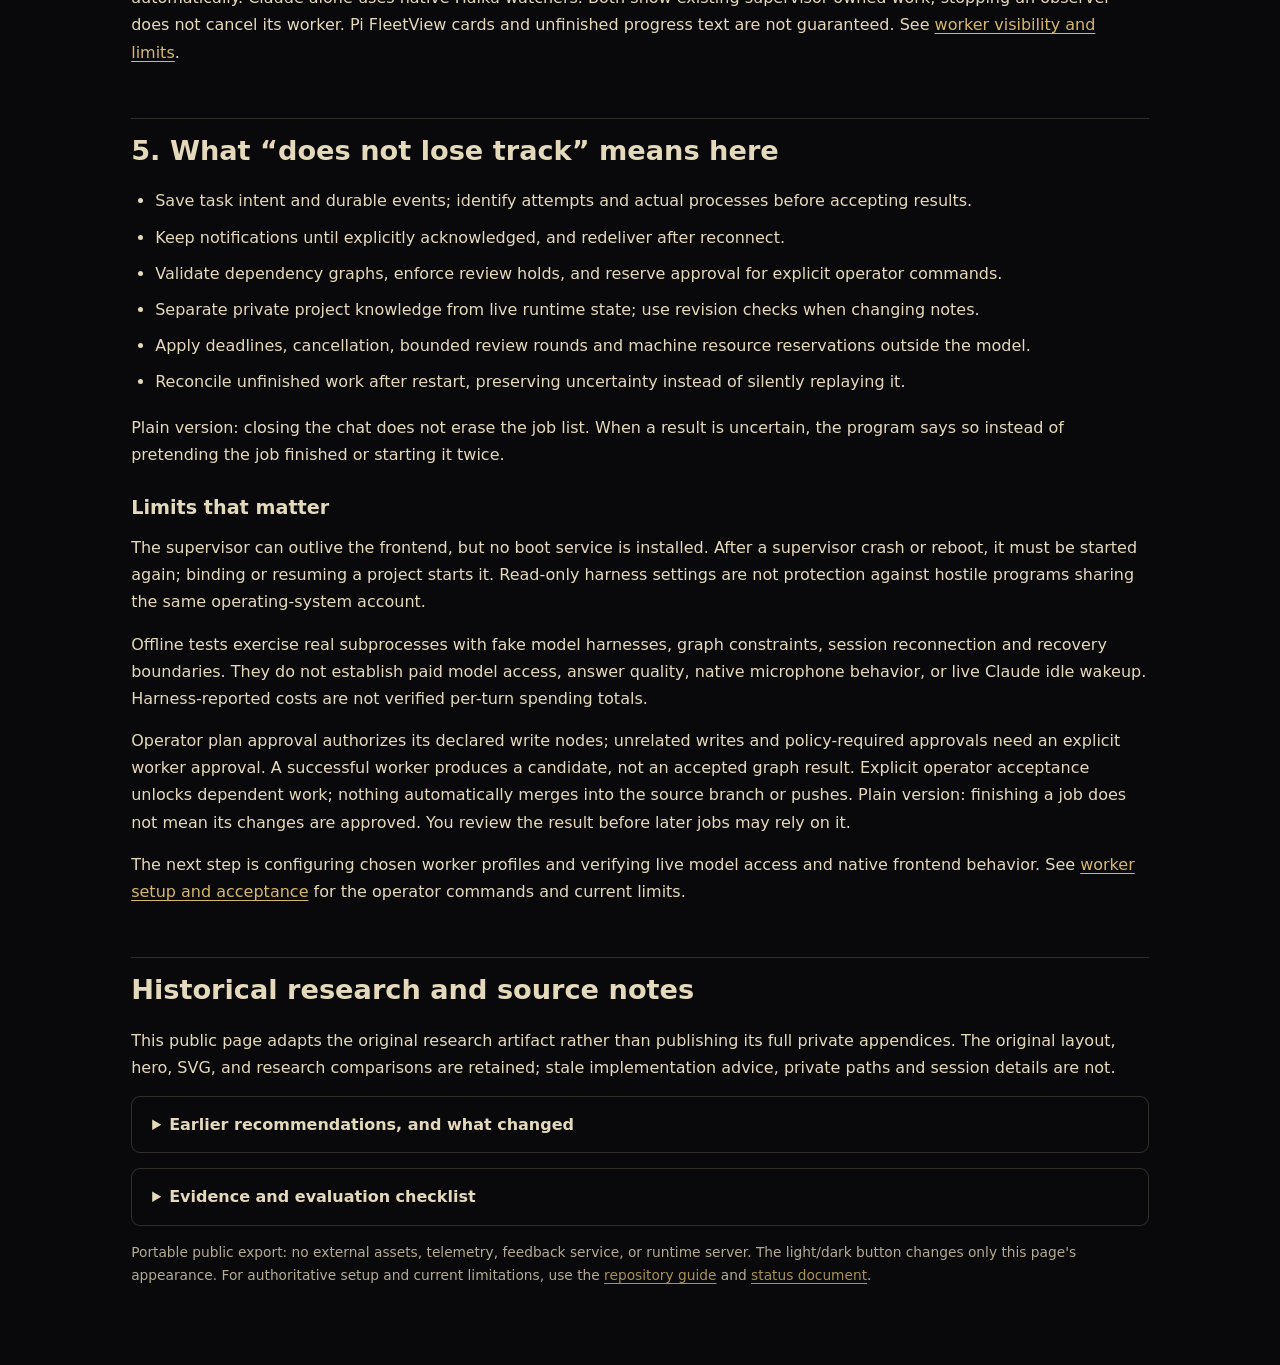
==== commit 6b2739fa: "Show supervised workers through frontend-specific native observers" ====
--- a/docs/explainer/index.html
+++ b/docs/explainer/index.html
@@ -19,7 +19,8 @@
 </header>
 <nav class="top-nav" aria-label="Report sections"><a href="#current">Included now</a><a href="#start">Start</a><a href="#models">Model choices</a><a href="#firstmate">First Mate ideas</a><a href="#graphs">Graphs and plugins</a><a href="#reliability">Reliable tracking</a><a href="#research">Historical research</a></nav>
 <!-- Original research SVG, with its execution gate relabeled for current scope. -->
-<div class="diagram"><svg viewBox="0 0 900 380" role="img" aria-labelledby="diagram-title diagram-description"><title id="diagram-title">Fast interaction and separate specialist agents</title><desc id="diagram-description">The user talks with the fast coordinator. A durable supervisor records tasks and invokes the planner, independent critic, and monitor. Plans require review and permission. Configured workers run as tracked background jobs, with operator authorization and explicit result acceptance. Native harness sub-agent lists are not currently integrated.</desc><defs><marker id="arrow" viewBox="0 0 10 10" refX="9" refY="5" markerWidth="6" markerHeight="6" orient="auto-start-reverse"><path d="M 0 0 L 10 5 L 0 10 z" fill="currentColor"/></marker></defs>
+<div class="diagram"><svg viewBox="0 0 900 380" role="img" aria-labelledby="diagram-title diagram-description"><title id="diagram-title">Fast interaction and separate specialist agents</title><desc id="diagram-description">The user talks with the fast coordinator. A durable supervisor records tasks and invokes the planner, independent critic, and monitor. Plans require review and permission. Configured workers run as tracked background jobs, with operator authorization and explicit result acceptance. Claude uses native Haiku watchers; Pi uses local no-LLM observers in its installed sub-agent menu.
+Stopping an observer does not cancel the actual worker.</desc><defs><marker id="arrow" viewBox="0 0 10 10" refX="9" refY="5" markerWidth="6" markerHeight="6" orient="auto-start-reverse"><path d="M 0 0 L 10 5 L 0 10 z" fill="currentColor"/></marker></defs>
 <g id="interaction" fill="none" stroke="currentColor" stroke-width="1.5"><title>User interaction remains responsive</title><rect x="20" y="20" width="150" height="66" rx="10"/><rect x="250" y="20" width="270" height="66" rx="10"/><rect x="620" y="20" width="260" height="66" rx="10"/><path d="M175 53 H245" marker-end="url(#arrow)"/><path d="M525 53 H615" marker-end="url(#arrow)"/></g>
 <g text-anchor="middle" font-size="20"><text x="95" y="60">You</text><text x="385" y="49">Fast coordinator</text><text x="385" y="71" font-size="14">clarify · delegate · explain</text><text x="750" y="49">Durable supervisor</text><text x="750" y="71" font-size="14">save · dispatch · recover</text></g>
 <g id="specialists" fill="none" stroke="currentColor" stroke-width="1.5"><title>Specialists operate as tracked tasks</title><path d="M750 90 V122 H165 V165" marker-end="url(#arrow)"/><path d="M450 122 V165" marker-end="url(#arrow)"/><path d="M750 122 V165" marker-end="url(#arrow)"/><rect x="35" y="170" width="260" height="70" rx="10"/><rect x="320" y="170" width="260" height="70" rx="10"/><rect x="620" y="170" width="260" height="70" rx="10"/></g>
@@ -41,10 +42,10 @@
 <thead><tr><th scope="col">Area</th><th scope="col">Implemented now</th><th scope="col">Not implemented</th></tr></thead>
 <tbody>
 <tr><th scope="row">Planning</th><td>Planner-to-critic handoff, graph validation/readiness, bounded revisions, blocking findings, explicit operator approval</td><td>Automatic acceptance of worker results</td></tr>
-<tr><th scope="row">Workers</th><td>Policy-checked selection, background jobs visible through Orchestrator tools, isolated write worktrees, signed local candidates, explicit acceptance</td><td>Native harness sub-agent list integration, worker shell or test execution, automatic merge or push, worker tabs or windows</td></tr>
+<tr><th scope="row">Workers</th><td>Policy-checked selection, durable jobs plus frontend-specific native observers, isolated write worktrees, signed local candidates, explicit acceptance</td><td>Guaranteed Pi FleetView/live partial text, worker shell or test execution, automatic merge or push, worker tabs or windows</td></tr>
 <tr><th scope="row">Project memory</th><td>Canonical project roots, private notes with revision checks, one active coordinator, observer sessions and explicit takeover</td><td>Distributed ownership across machines</td></tr>
 <tr><th scope="row">Supervision</th><td>Detached runners, deadlines, cancellation, process identity checks, saved events, restart reconciliation</td><td>Installed boot service or automatic recovery from every host failure</td></tr>
-<tr><th scope="row">Integration</th><td>Native Claude hooks/MCP and an owned Pi extension over the same state</td><td>Third-party plugin selection, visual graph editor, automatic shipping</td></tr>
+<tr><th scope="row">Integration</th><td>Native Claude hooks/MCP and an owned Pi extension over the same state</td><td>Automatic third-party plugin installation, visual graph editor, automatic shipping</td></tr>
 </tbody></table></div>
 <p class="note">Implementation evidence: <a href="https://github.com/sblevins/Orchestrator/blob/main/docs/status.md">current status</a>, <a href="https://github.com/sblevins/Orchestrator/blob/main/docs/runtime.md">runtime</a>, and <a href="https://github.com/sblevins/Orchestrator/blob/main/docs/firstmate-coverage.md">First Mate coverage</a>.
 These describe the scope, not a guarantee of live model quality or account access.</p>
@@ -157,8 +158,11 @@
 <tr><th scope="row"><a href="https://github.com/nicobailon/pi-subagents">Pi Subagents</a></th><td>Background delegation and mission records</td><td>Research candidate only; saved jobs alone do not establish restart-safe execution</td></tr>
 <tr><th scope="row"><a href="https://github.com/edxeth/pi-subagents">edxeth/pi-subagents</a> / <a href="https://github.com/azmeenafandi/brl-subagent">BRL Subagent</a></th><td>Coordinator UX and bounded dependency-graph experiments</td><td>Not integrated; no current compatibility or recovery guarantee claimed</td></tr>
 </tbody></table></div>
-<p>No third-party Pi orchestration plugin has been chosen for the user.
-The owned Pi extension and Claude frontend share one supervisor rather than maintaining competing task lists.</p>
+<p>Pi uses the already installed <code>@tintinweb/pi-subagents</code> plugin for local no-LLM observers in <code>/agents</code>; it is never installed automatically.
+Claude alone uses native Haiku watchers.
+Both show existing supervisor-owned work; stopping an observer does not cancel its worker.
+Pi FleetView cards and unfinished progress text are not guaranteed.
+See <a href="https://github.com/sblevins/Orchestrator/blob/main/docs/worker-visibility.md">worker visibility and limits</a>.</p>
 </section>
 <section id="reliability">
 <h2>5. What “does not lose track” means here</h2>
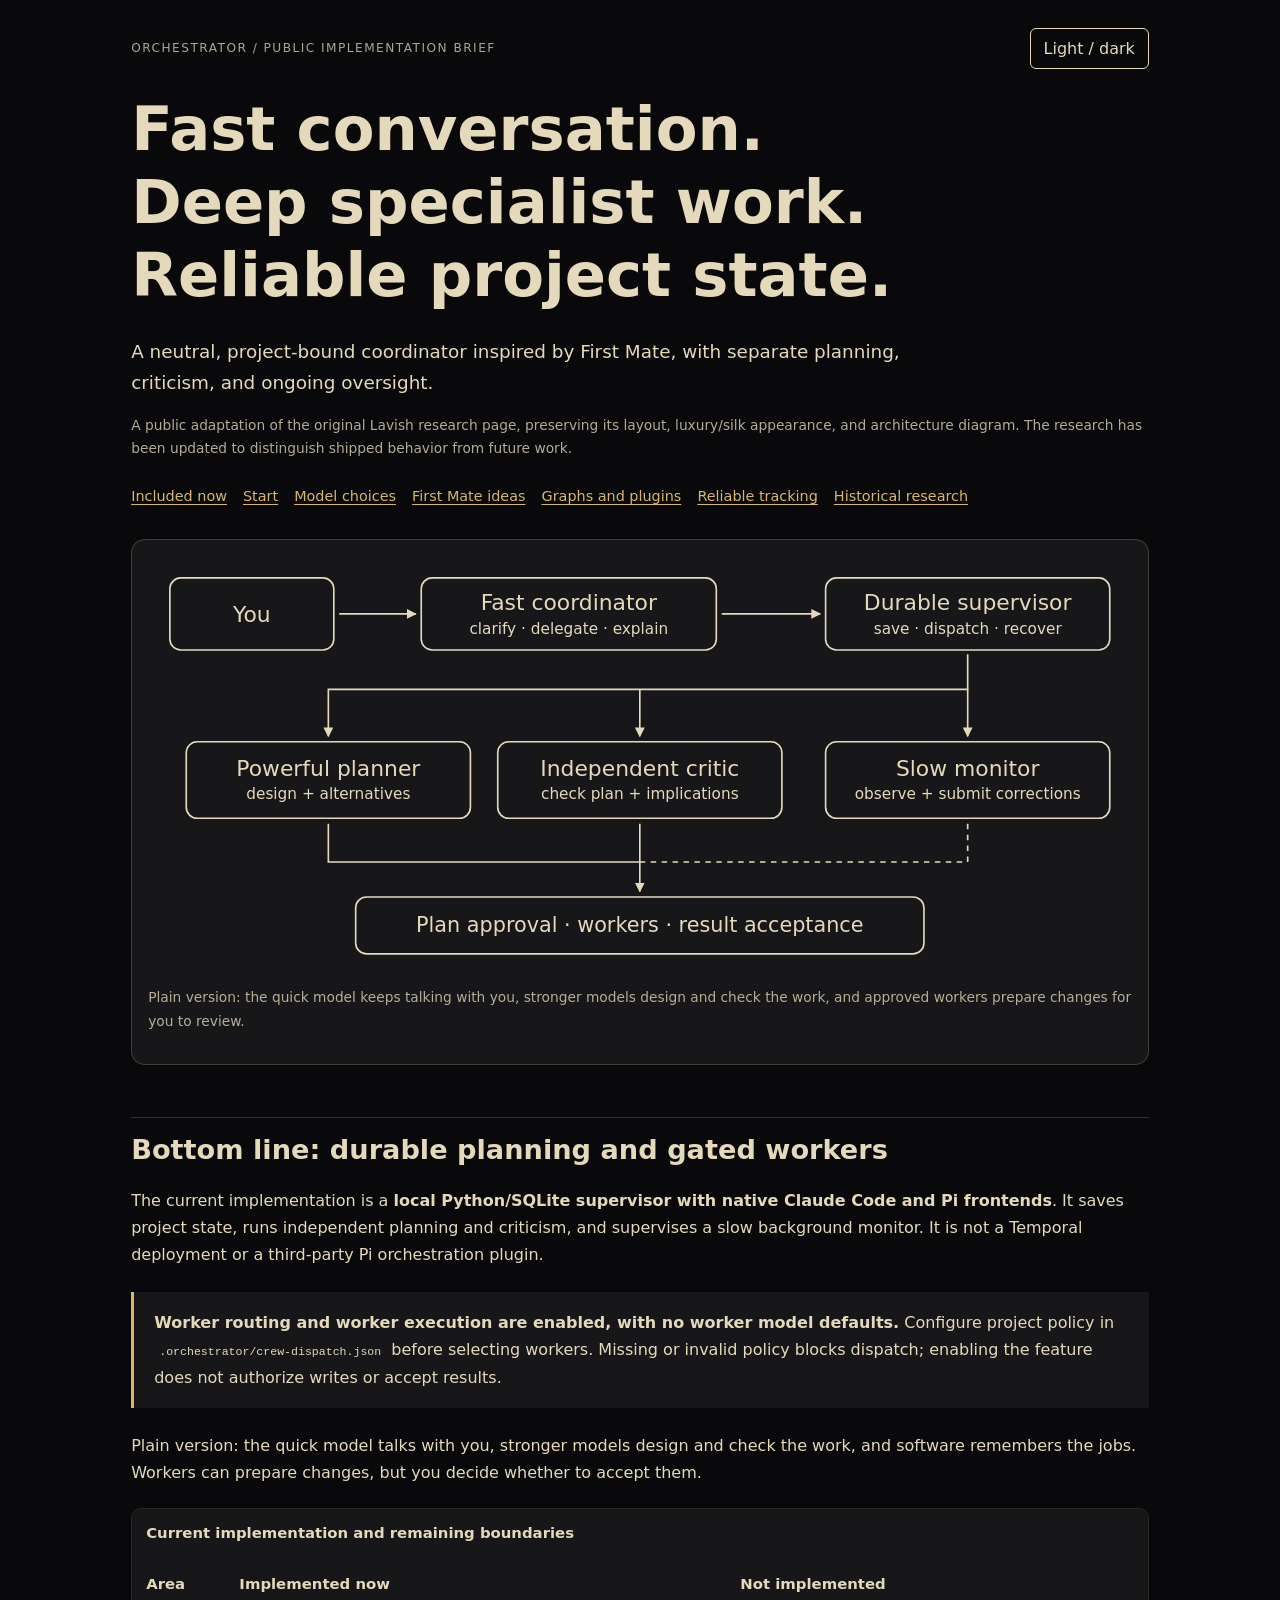
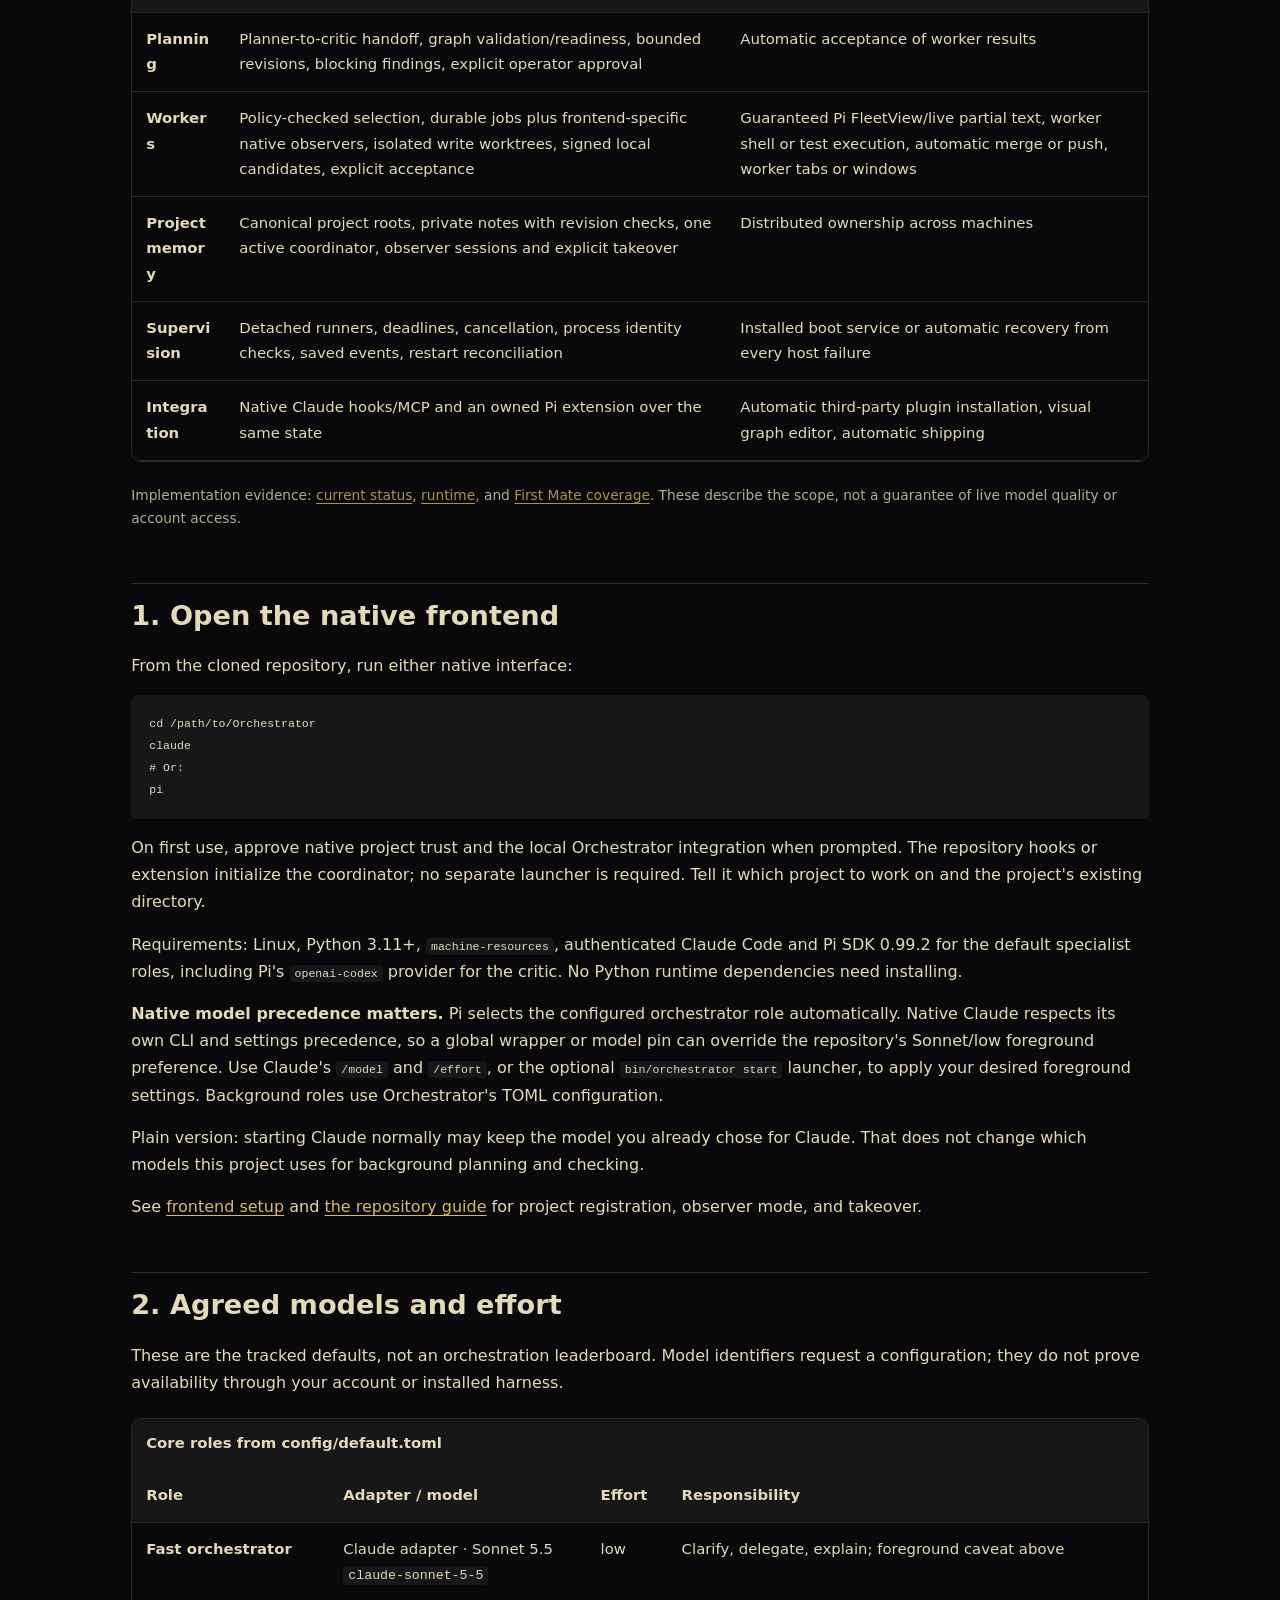
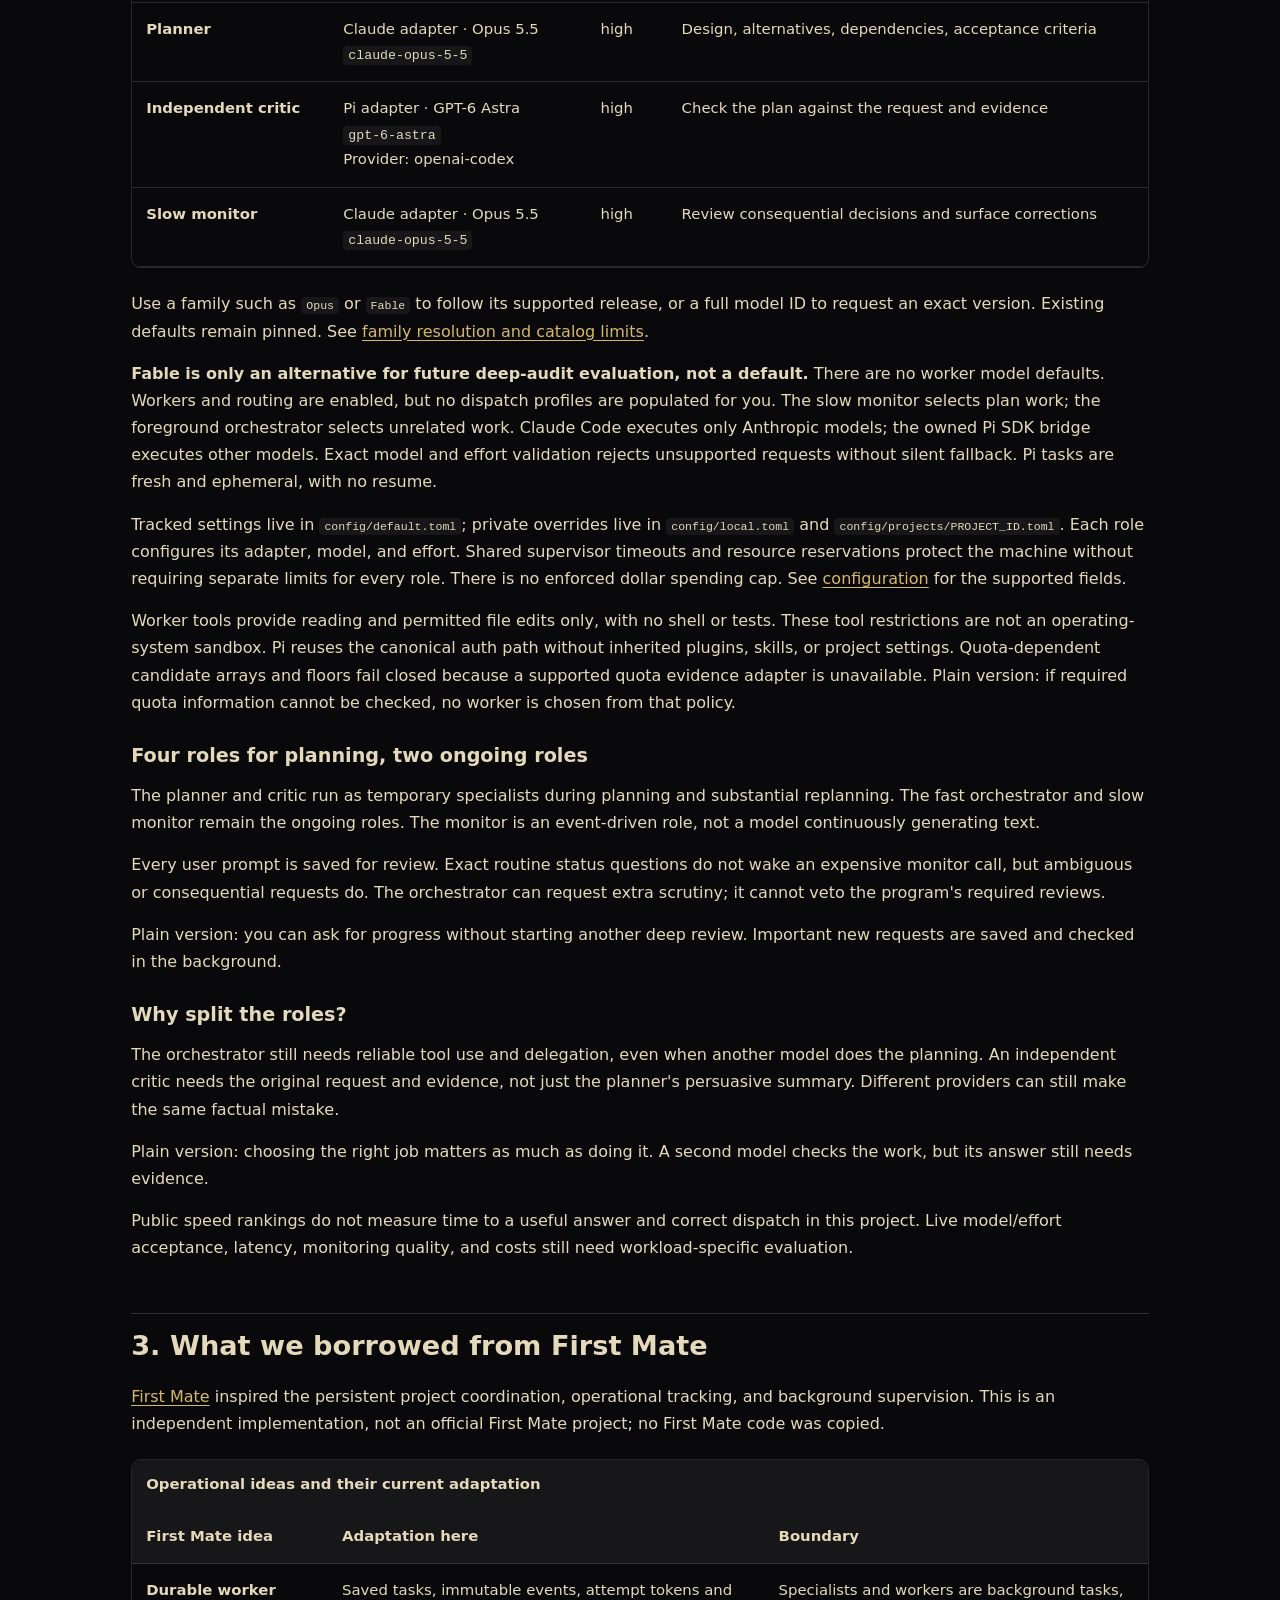
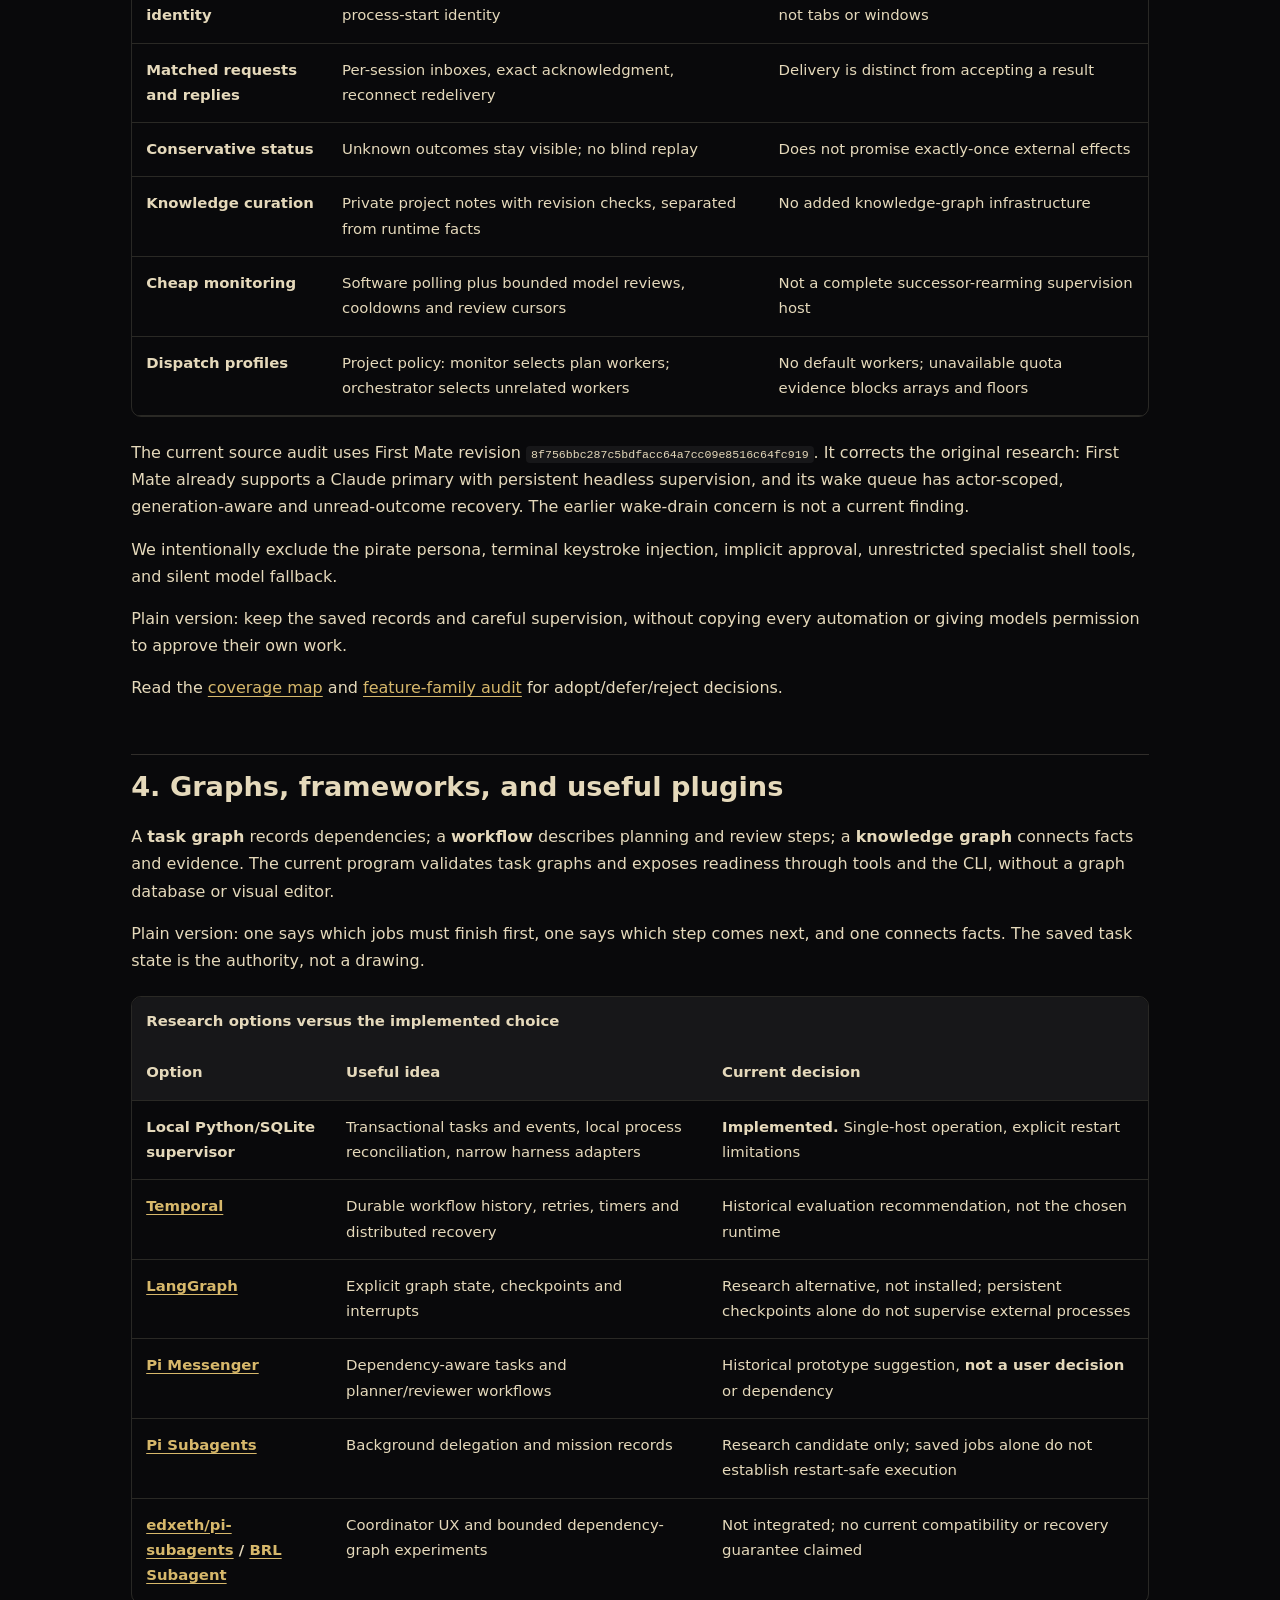
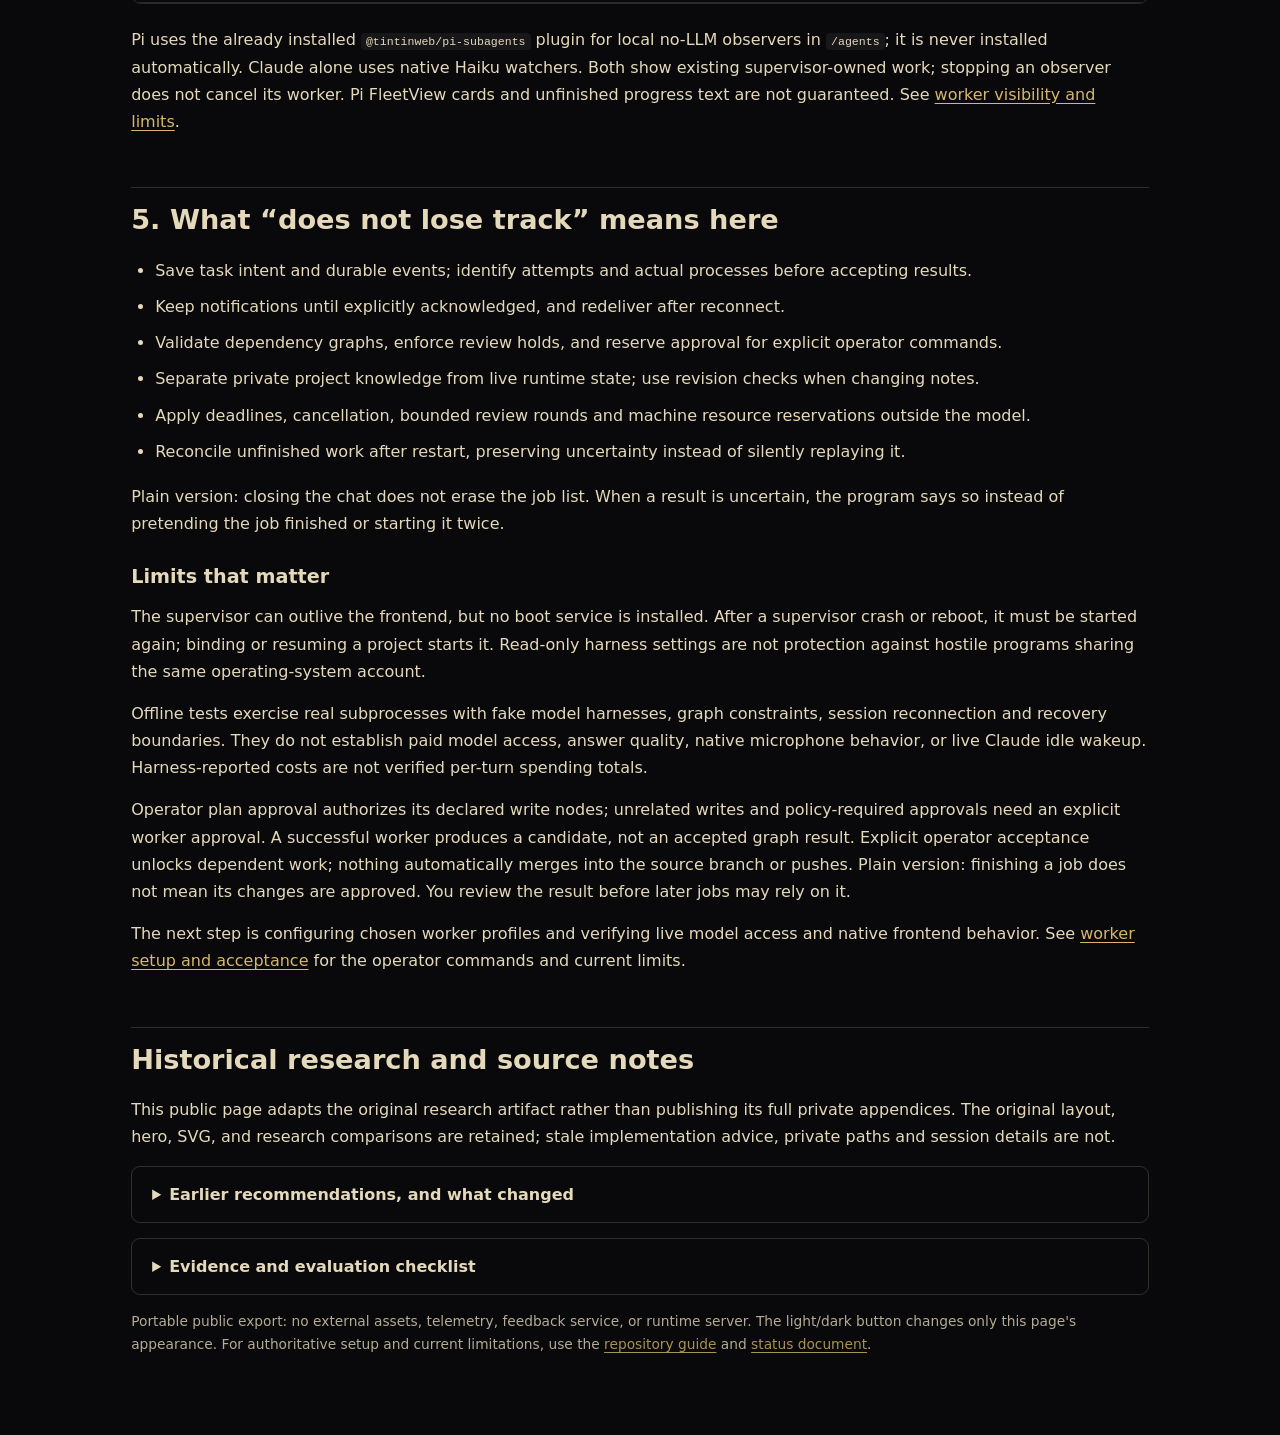
==== commit 1ddbd6b6: "Support model family selectors alongside exact version pins" ====
--- a/docs/explainer/index.html
+++ b/docs/explainer/index.html
@@ -84,6 +84,9 @@
 <tr data-role="critic"><th scope="row">Independent critic</th><td>Pi adapter · GPT-6 Astra<br><code>gpt-6-astra</code><br>Provider: <span data-provider="openai-codex">openai-codex</span></td><td>high</td><td>Check the plan against the request and evidence</td></tr>
 <tr data-role="monitor"><th scope="row">Slow monitor</th><td>Claude adapter · Opus 5.5<br><code>claude-opus-5-5</code></td><td>high</td><td>Review consequential decisions and surface corrections</td></tr>
 </tbody></table></div>
+<p>Use a family such as <code>Opus</code> or <code>Fable</code> to follow its supported release, or a full model ID to request an exact version.
+Existing defaults remain pinned.
+See <a href="https://github.com/sblevins/Orchestrator/blob/main/docs/configuration.md#model-families-or-exact-versions">family resolution and catalog limits</a>.</p>
 <p><strong>Fable is only an alternative for future deep-audit evaluation, not a default.</strong>
 There are no worker model defaults.
 Workers and routing are enabled, but no dispatch profiles are populated for you.
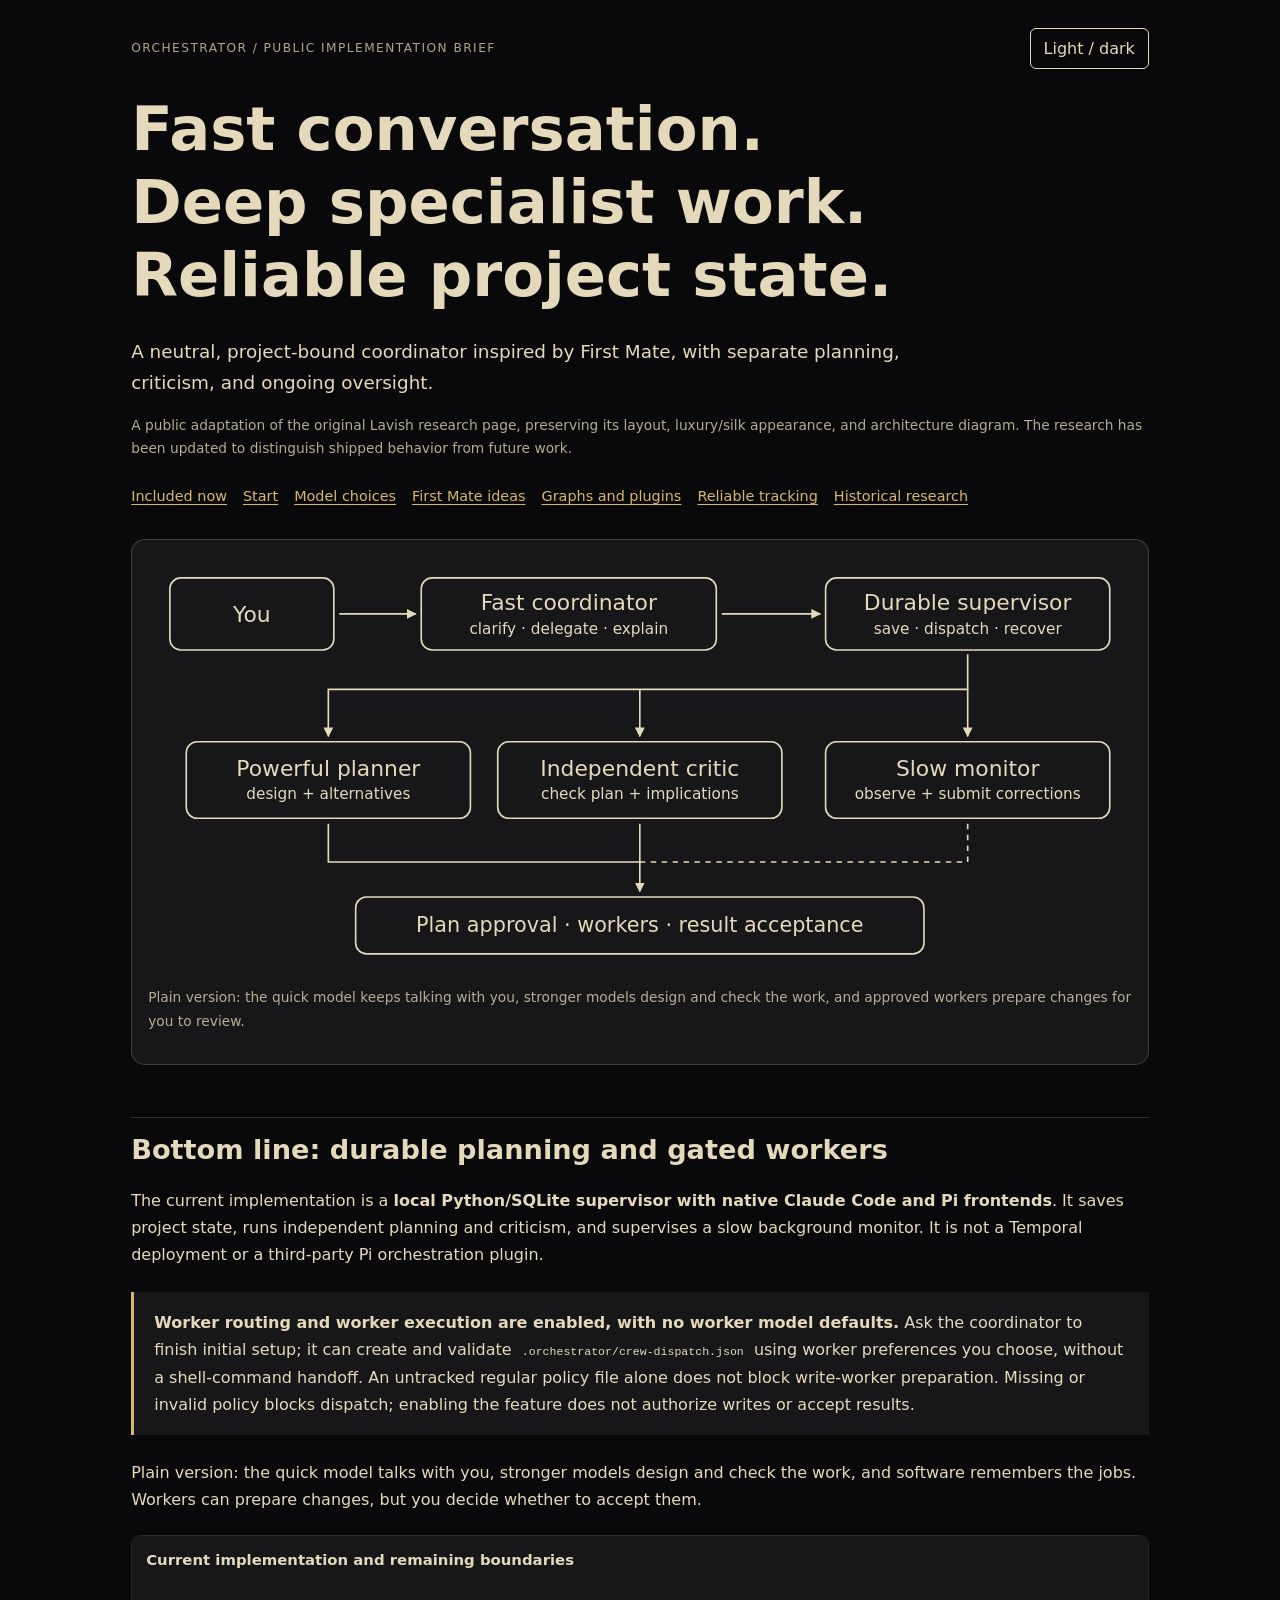
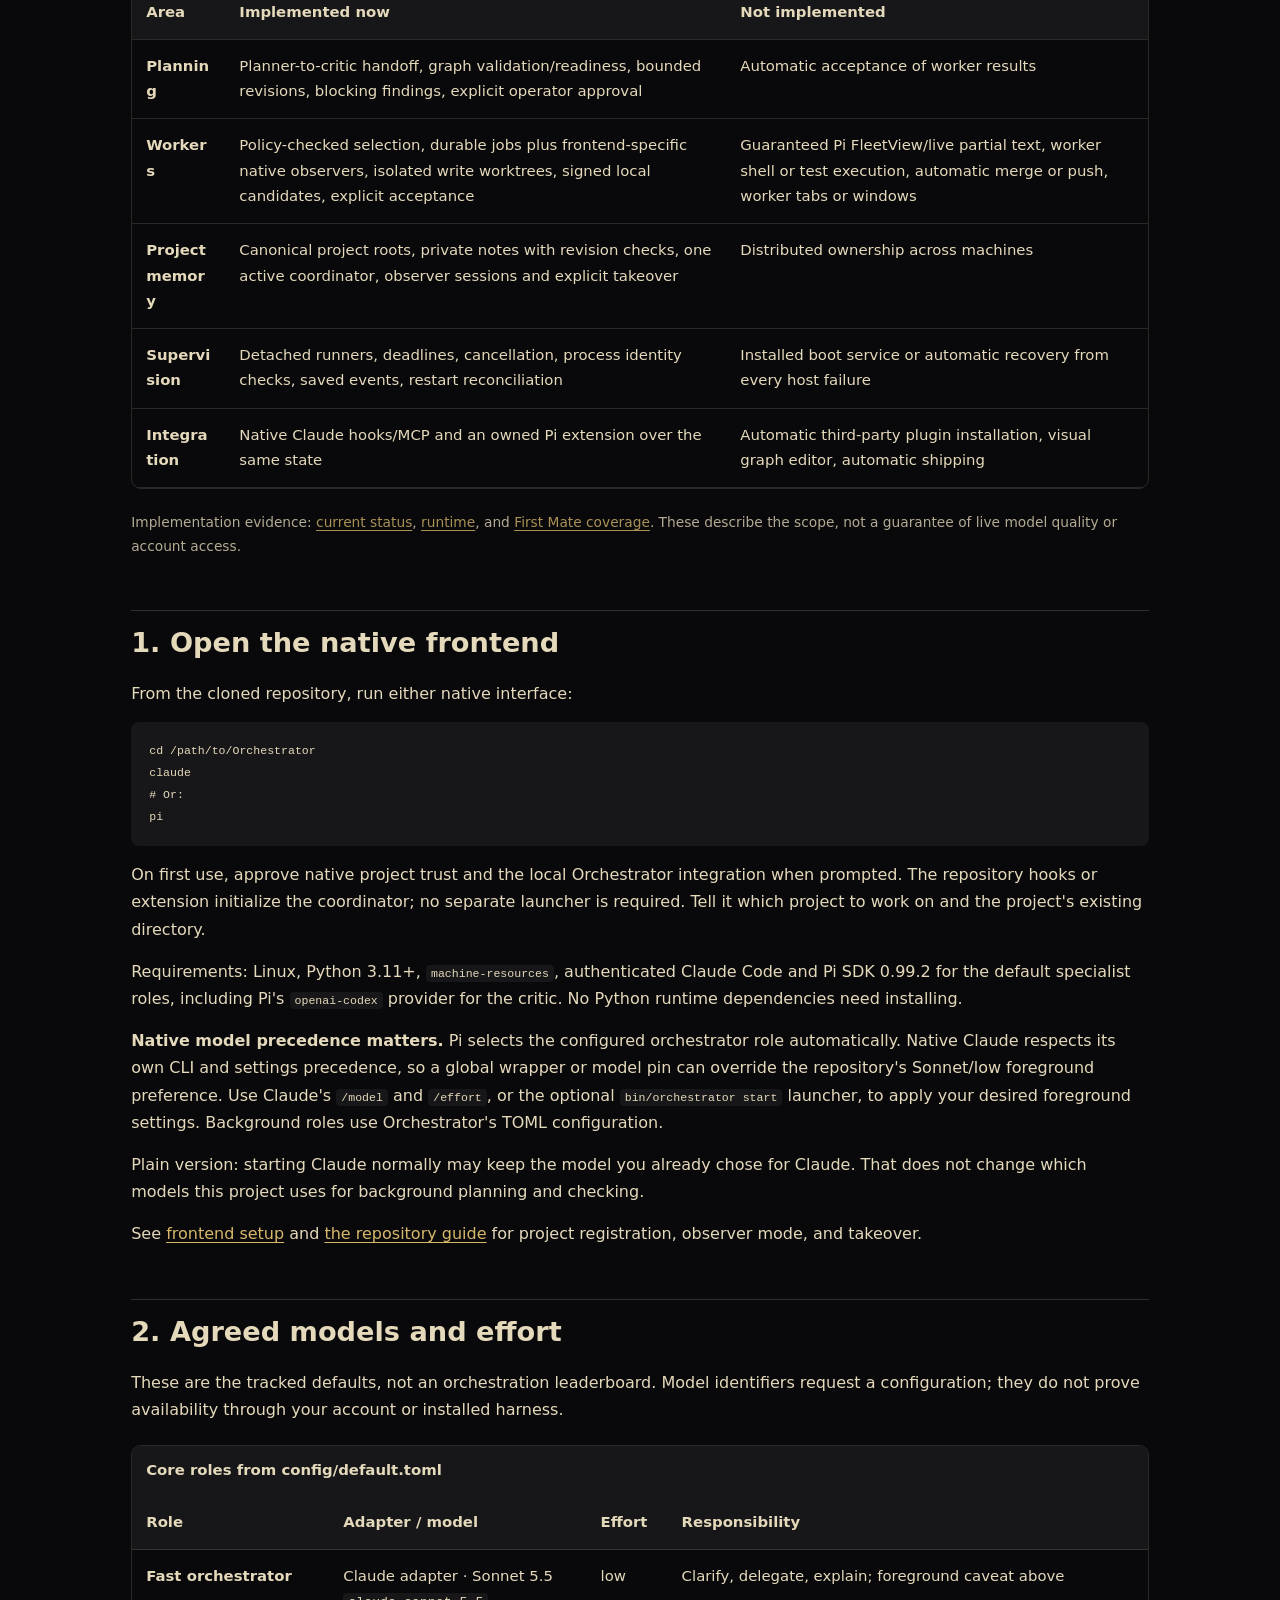
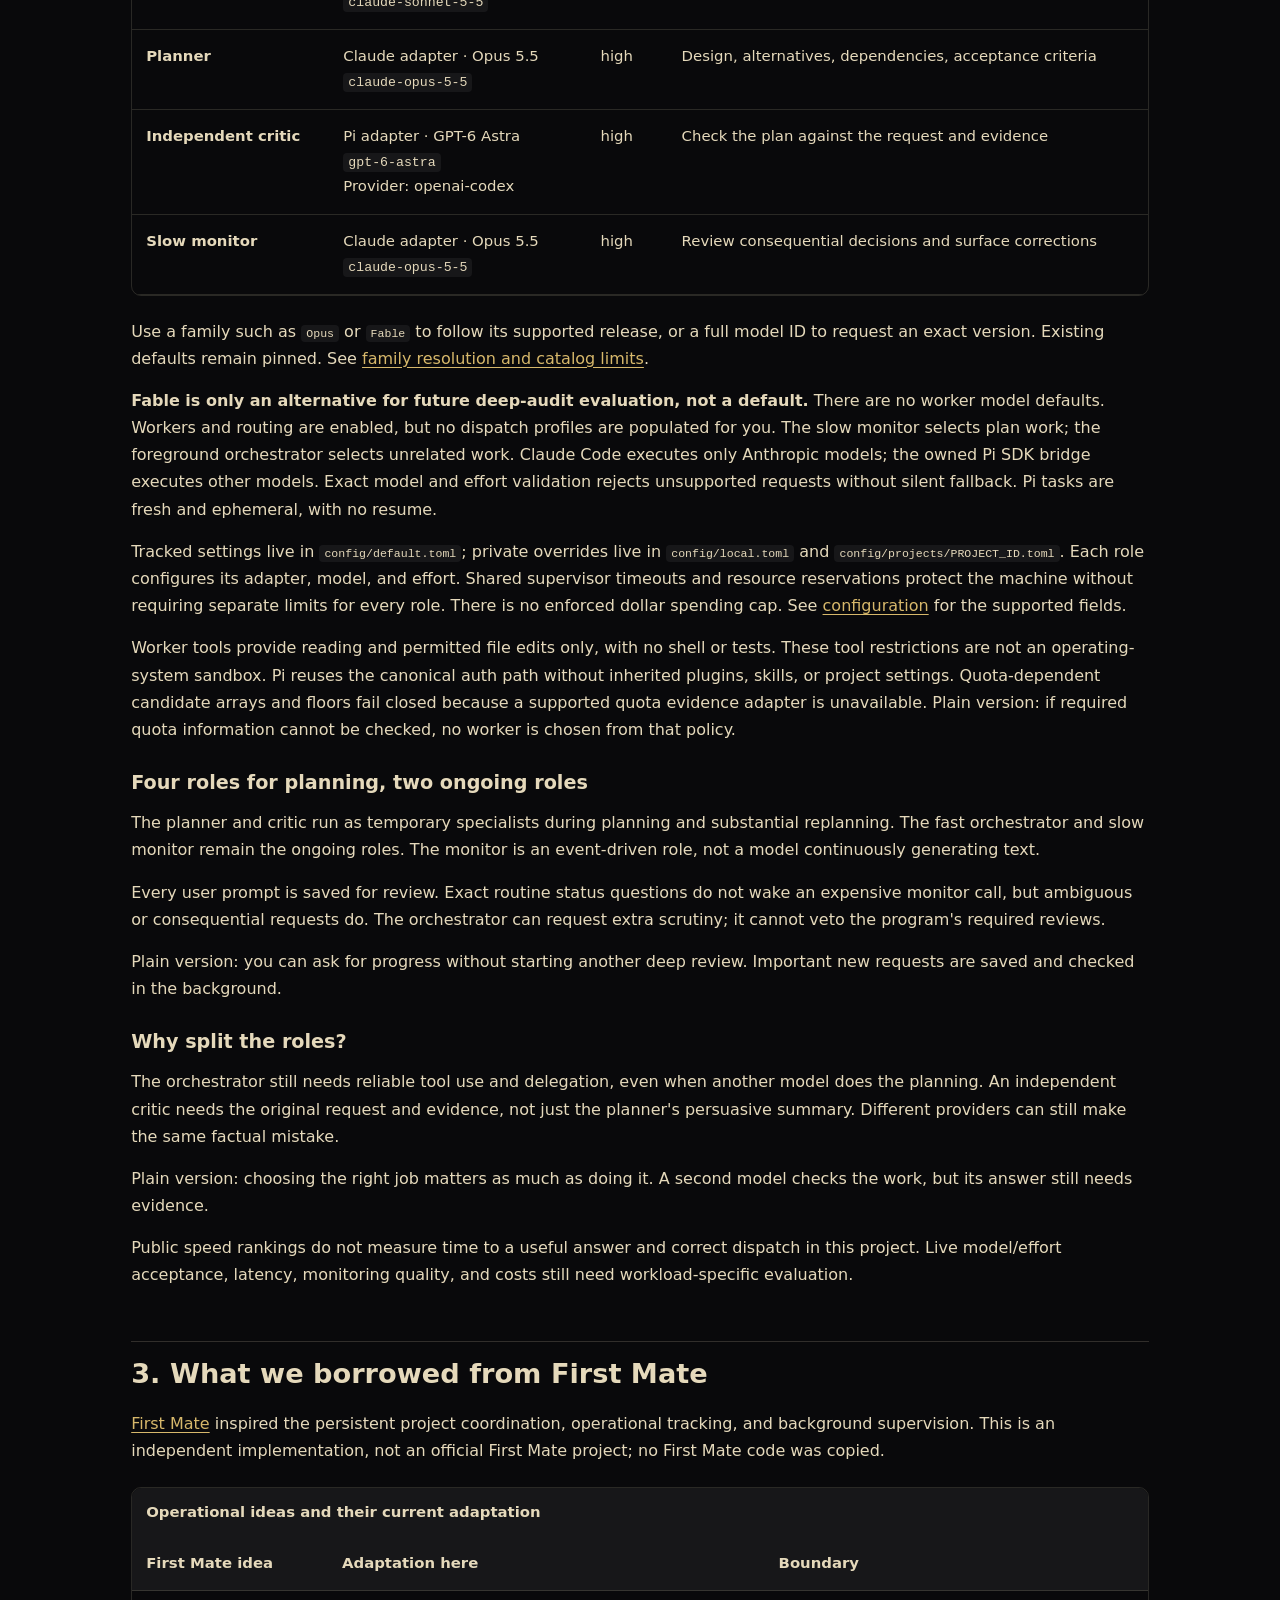
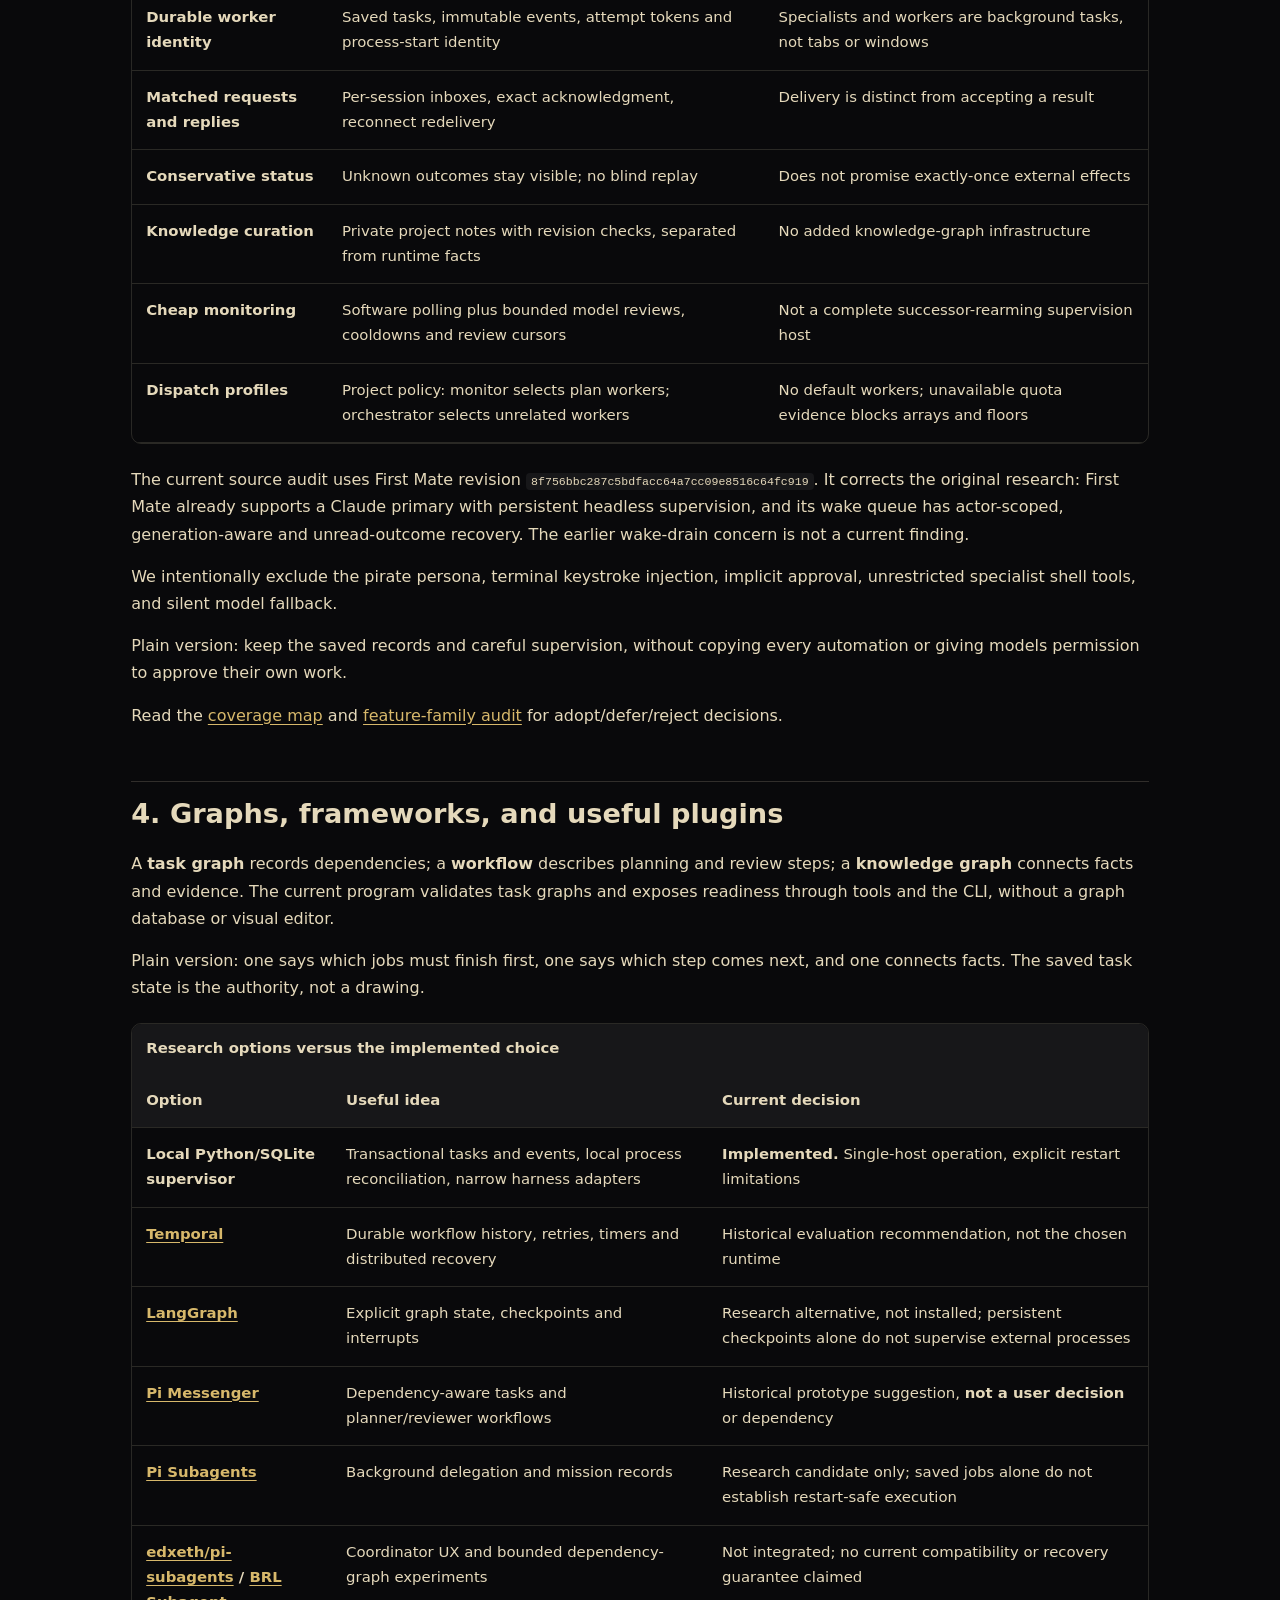
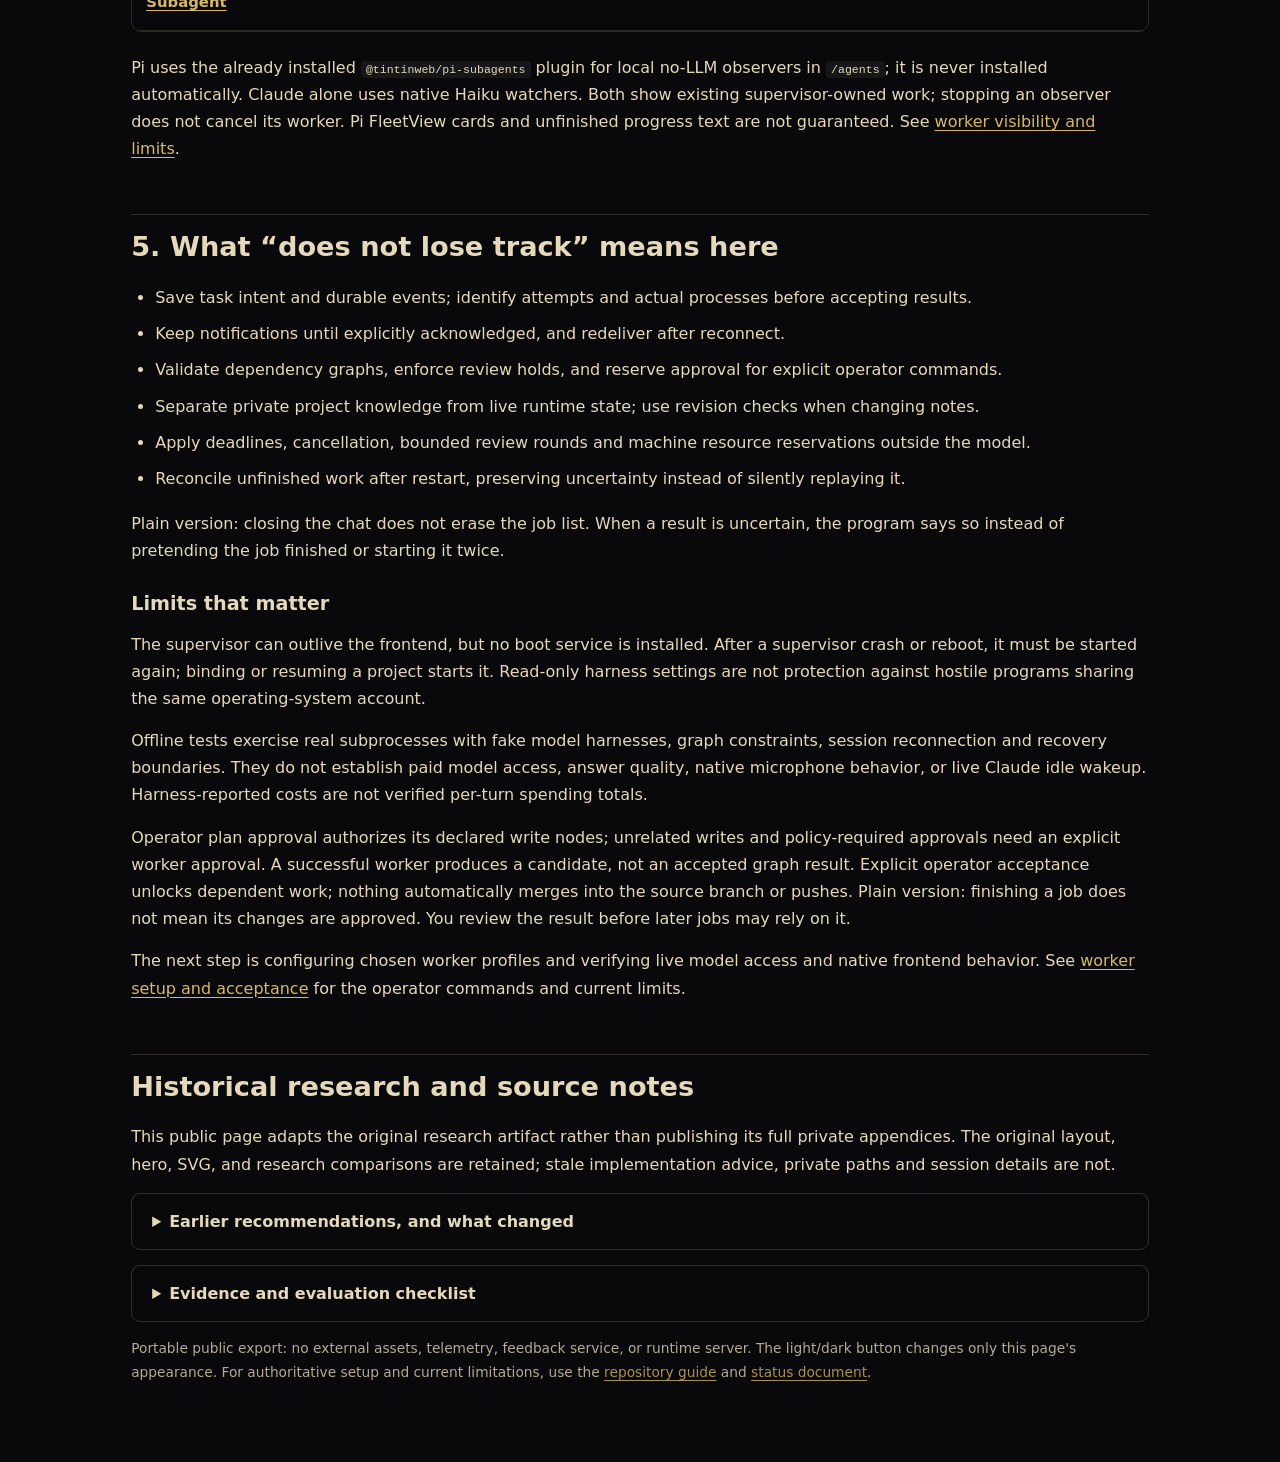
==== commit 356aff46: "Allow conversational project setup before execution gates" ====
--- a/docs/explainer/index.html
+++ b/docs/explainer/index.html
@@ -33,7 +33,8 @@
 It saves project state, runs independent planning and criticism, and supervises a slow background monitor.
 It is not a Temporal deployment or a third-party Pi orchestration plugin.</p>
 <blockquote><p><strong>Worker routing and worker execution are enabled, with no worker model defaults.</strong>
-Configure project policy in <code>.orchestrator/crew-dispatch.json</code> before selecting workers.
+Ask the coordinator to finish initial setup; it can create and validate <code>.orchestrator/crew-dispatch.json</code> using worker preferences you choose, without a shell-command handoff.
+An untracked regular policy file alone does not block write-worker preparation.
 Missing or invalid policy blocks dispatch; enabling the feature does not authorize writes or accept results.</p></blockquote>
 <p>Plain version: the quick model talks with you, stronger models design and check the work, and software remembers the jobs.
 Workers can prepare changes, but you decide whether to accept them.</p>
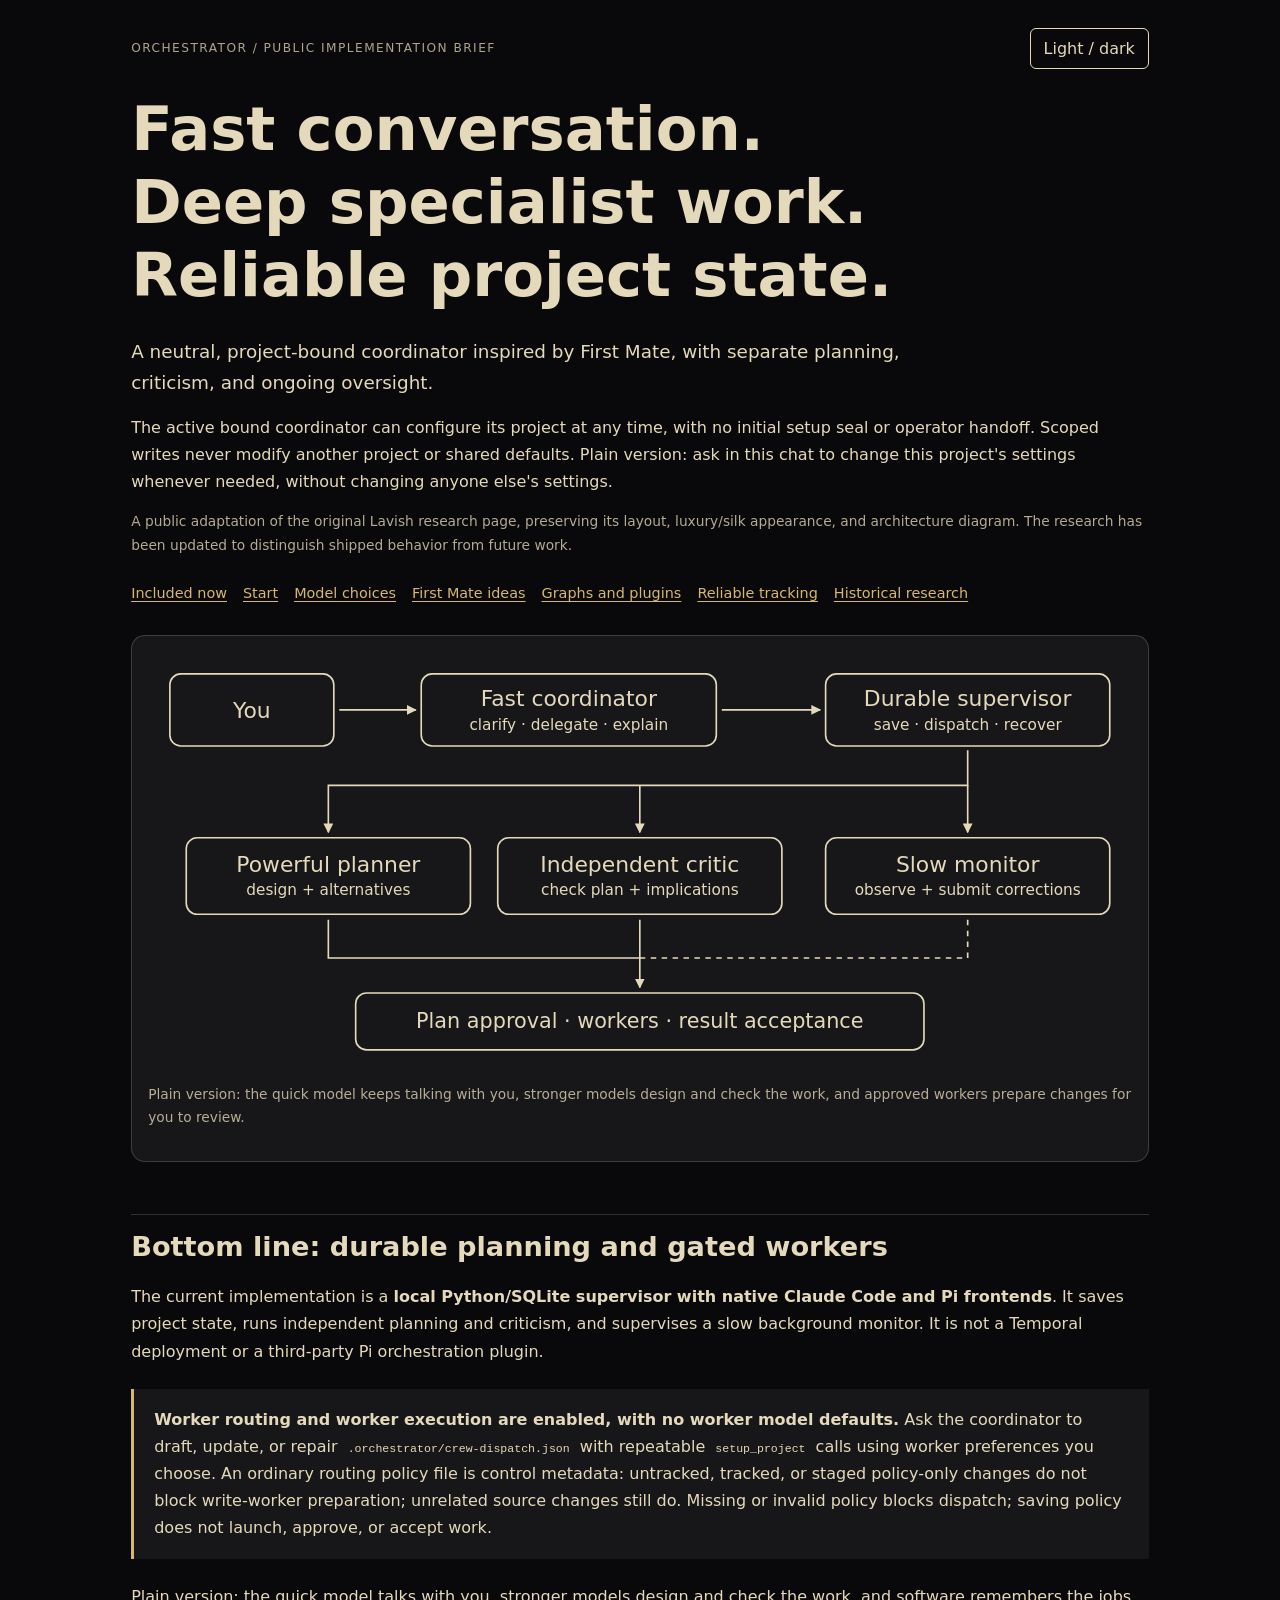
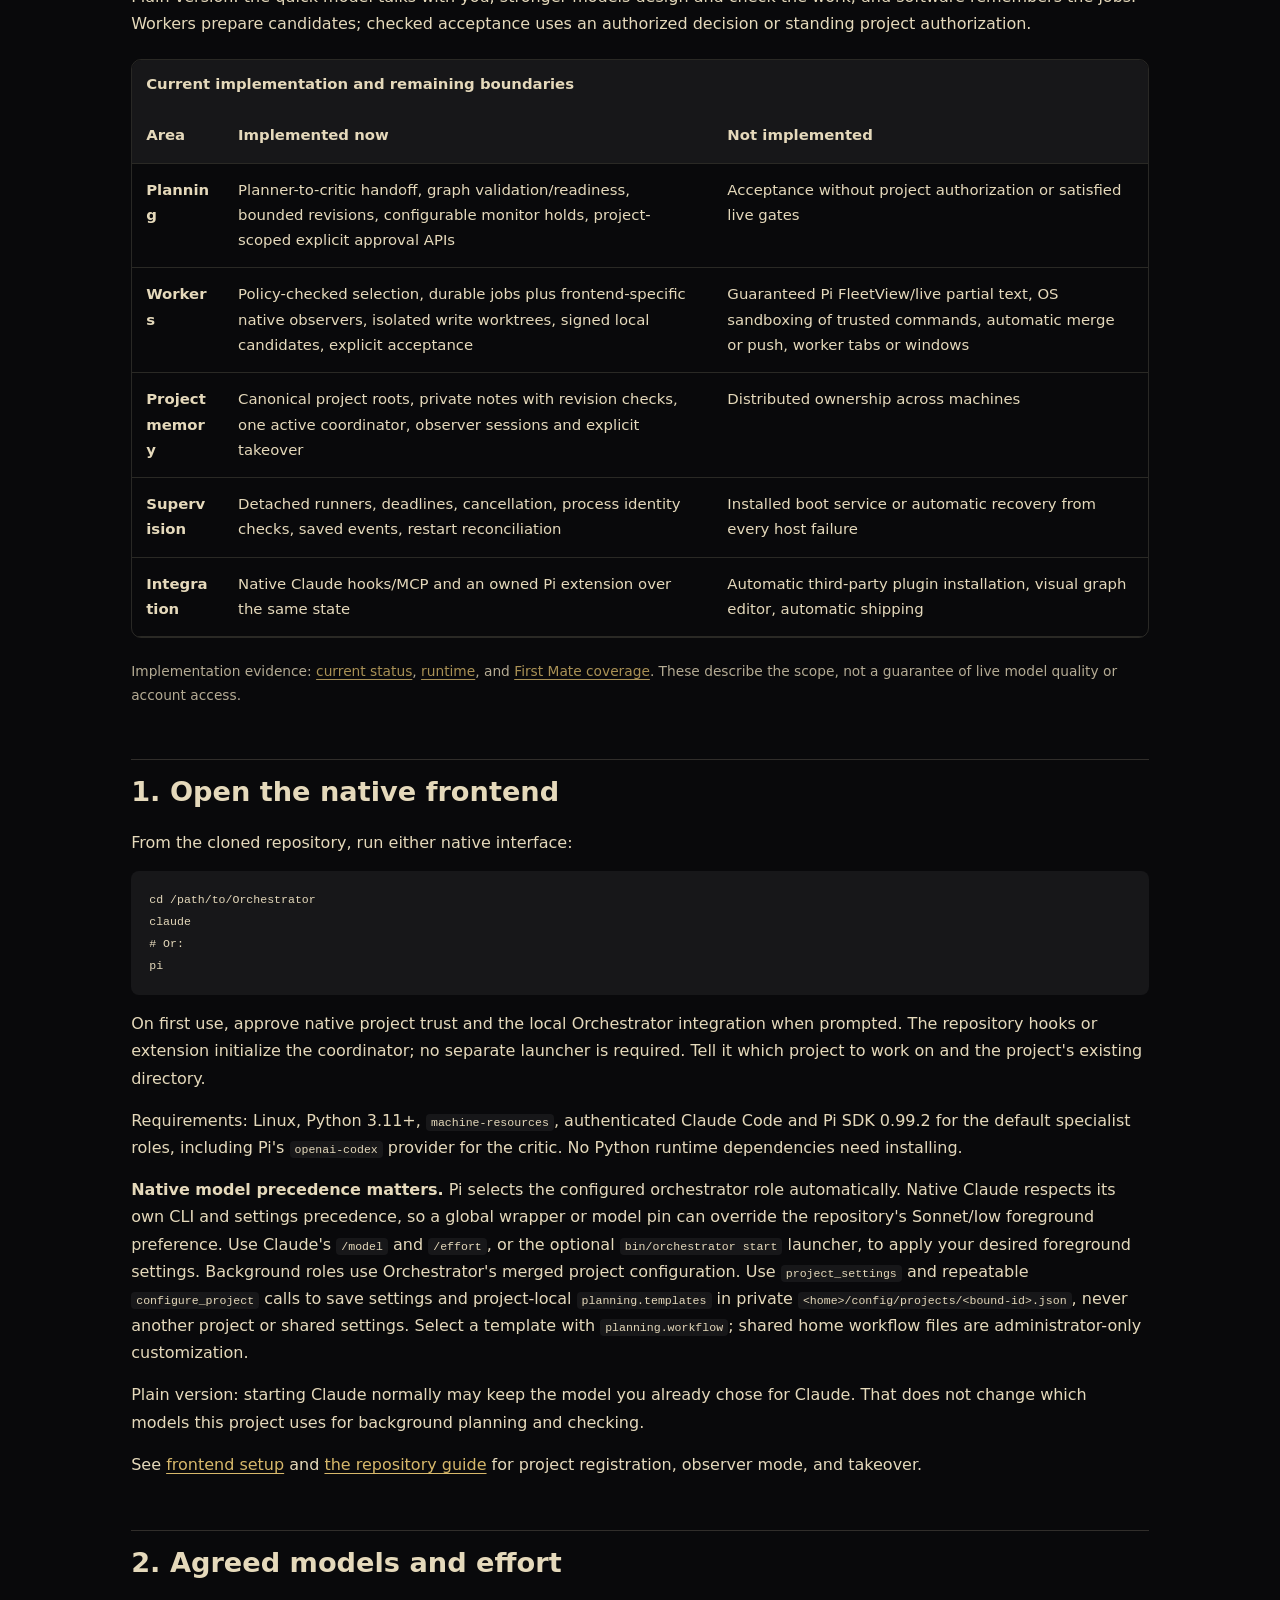
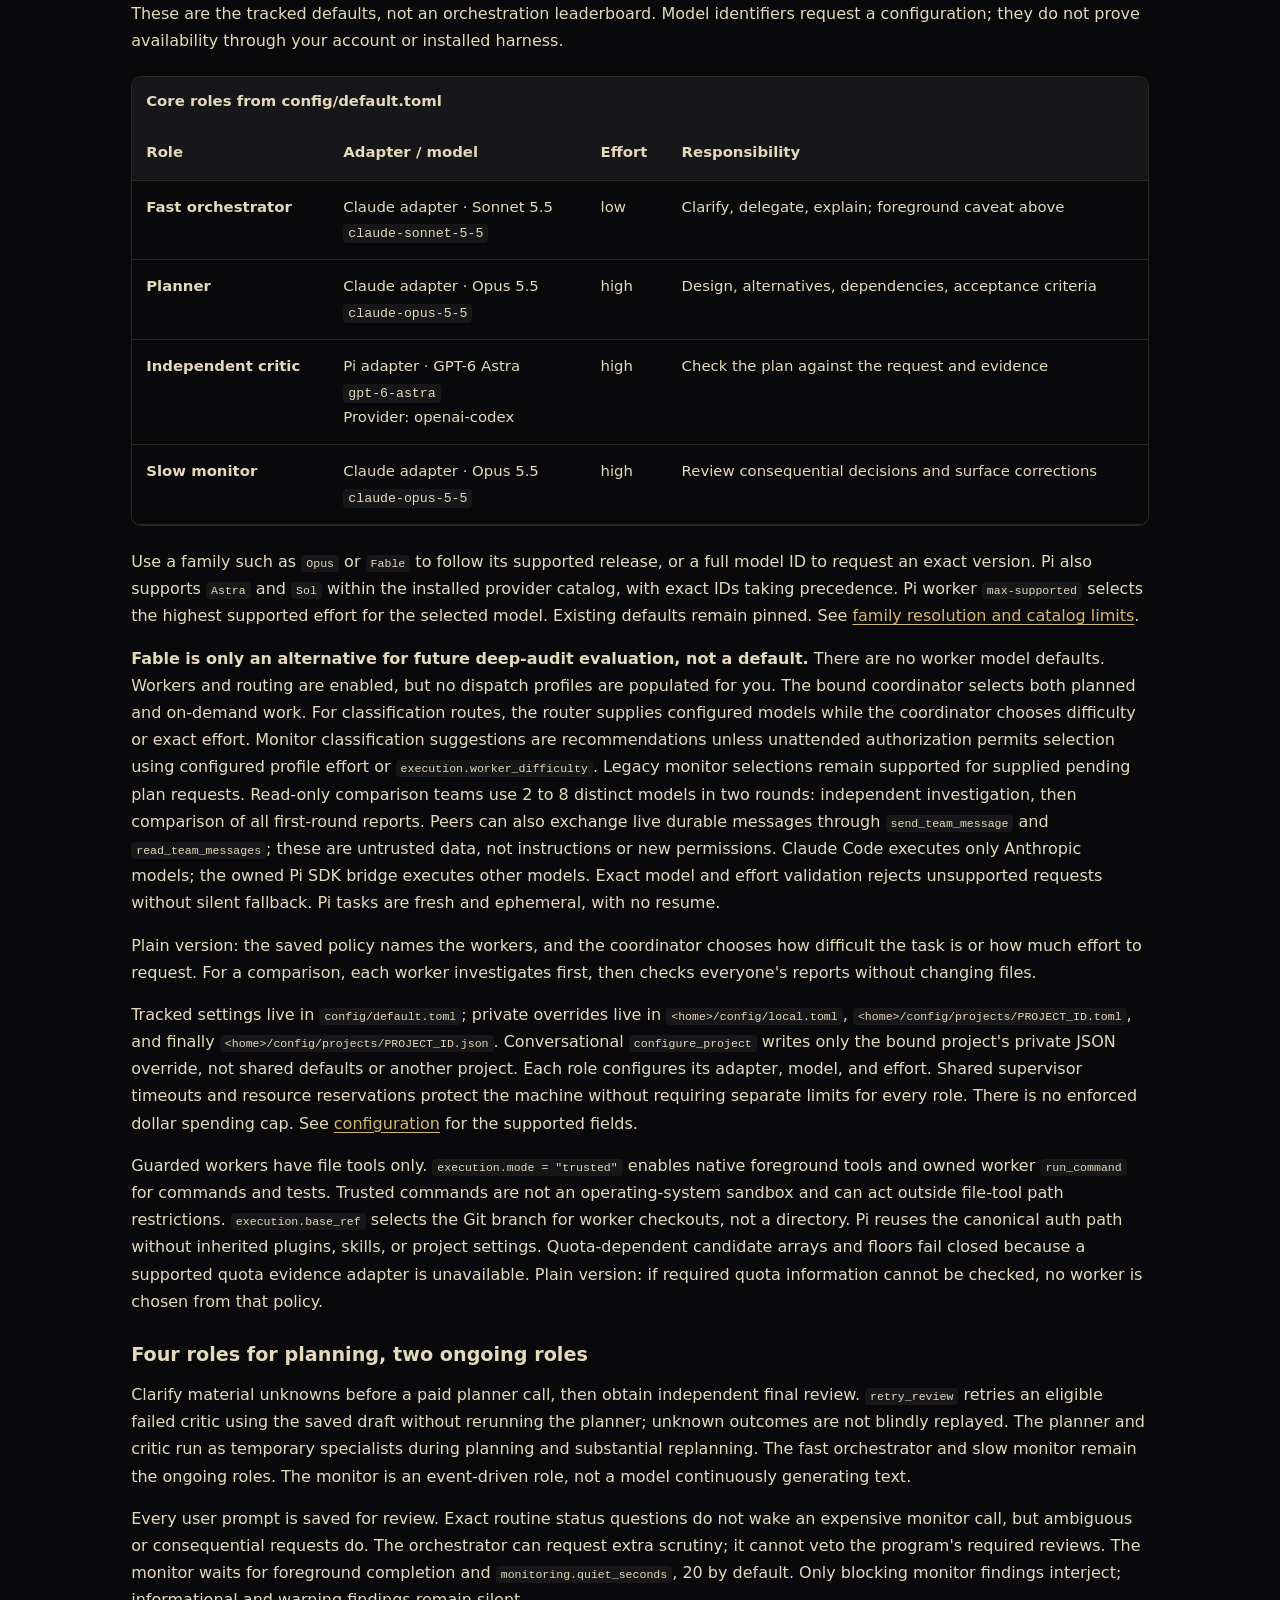
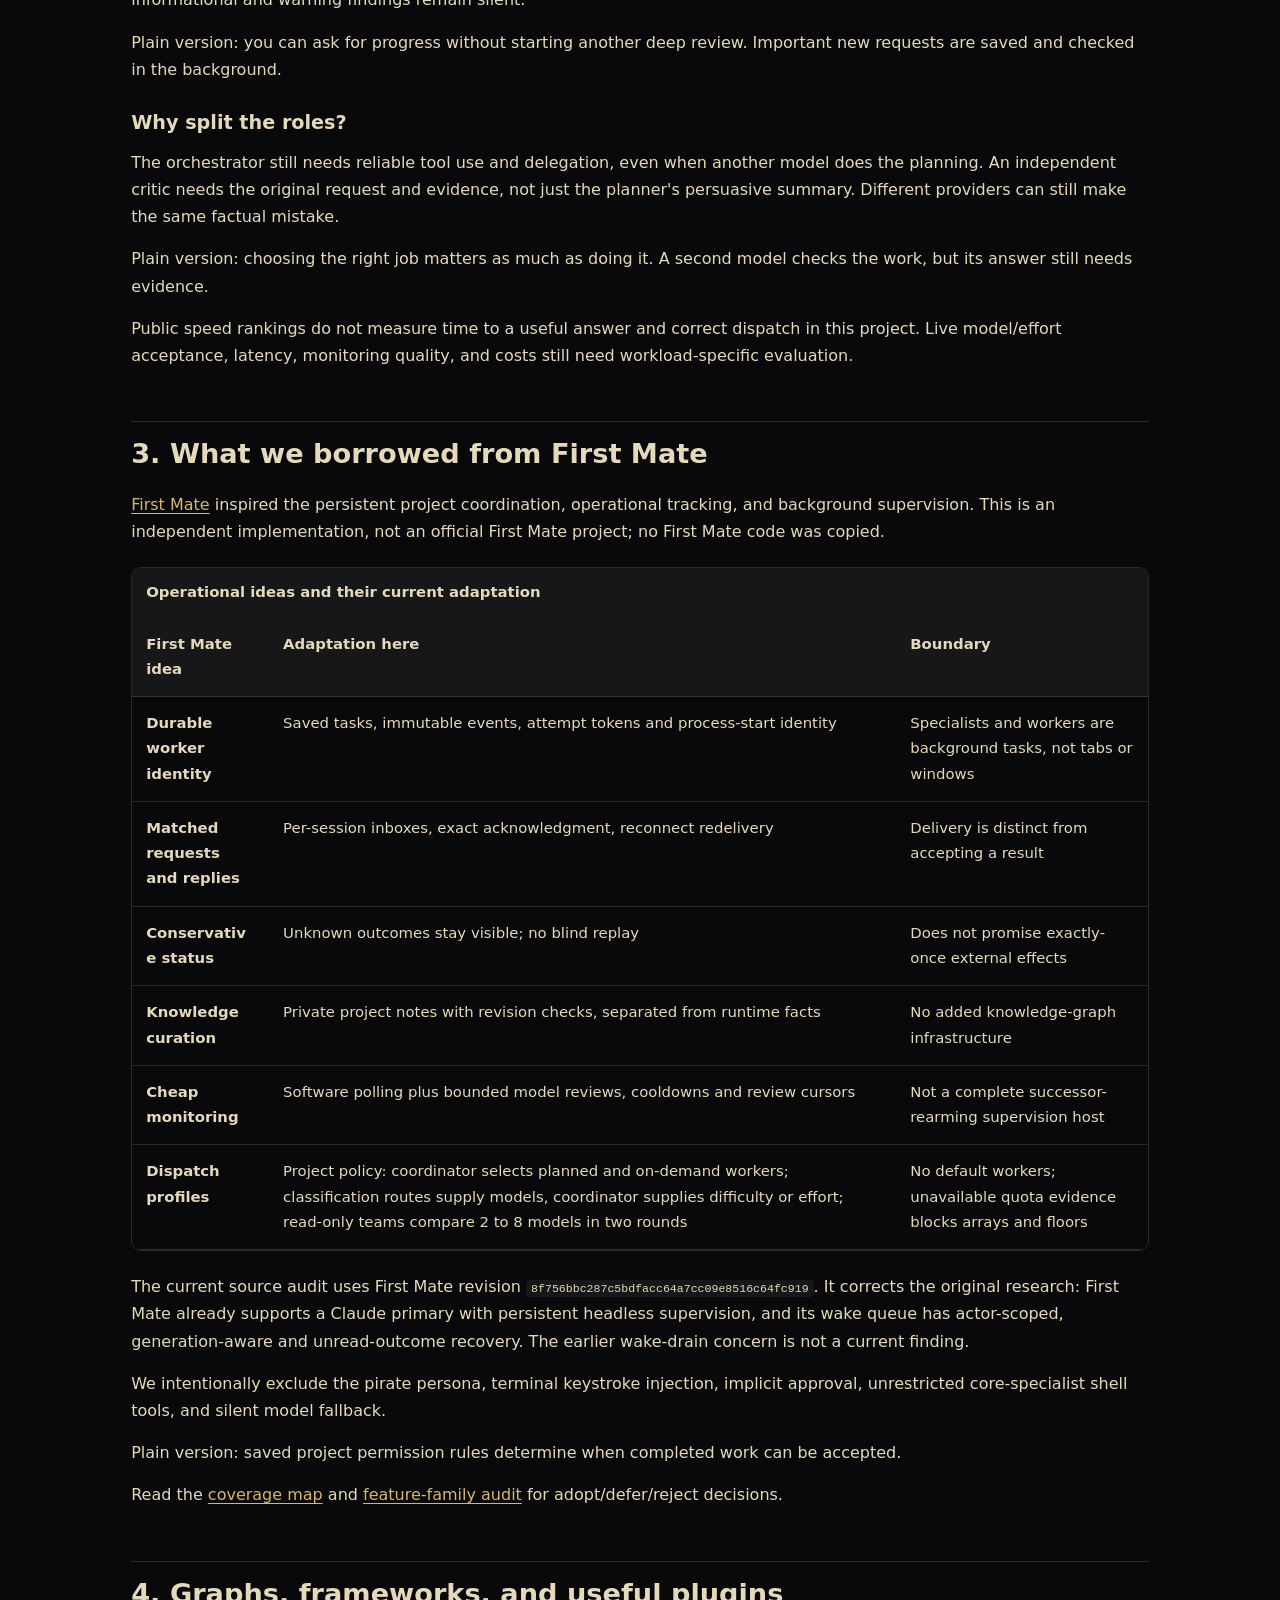
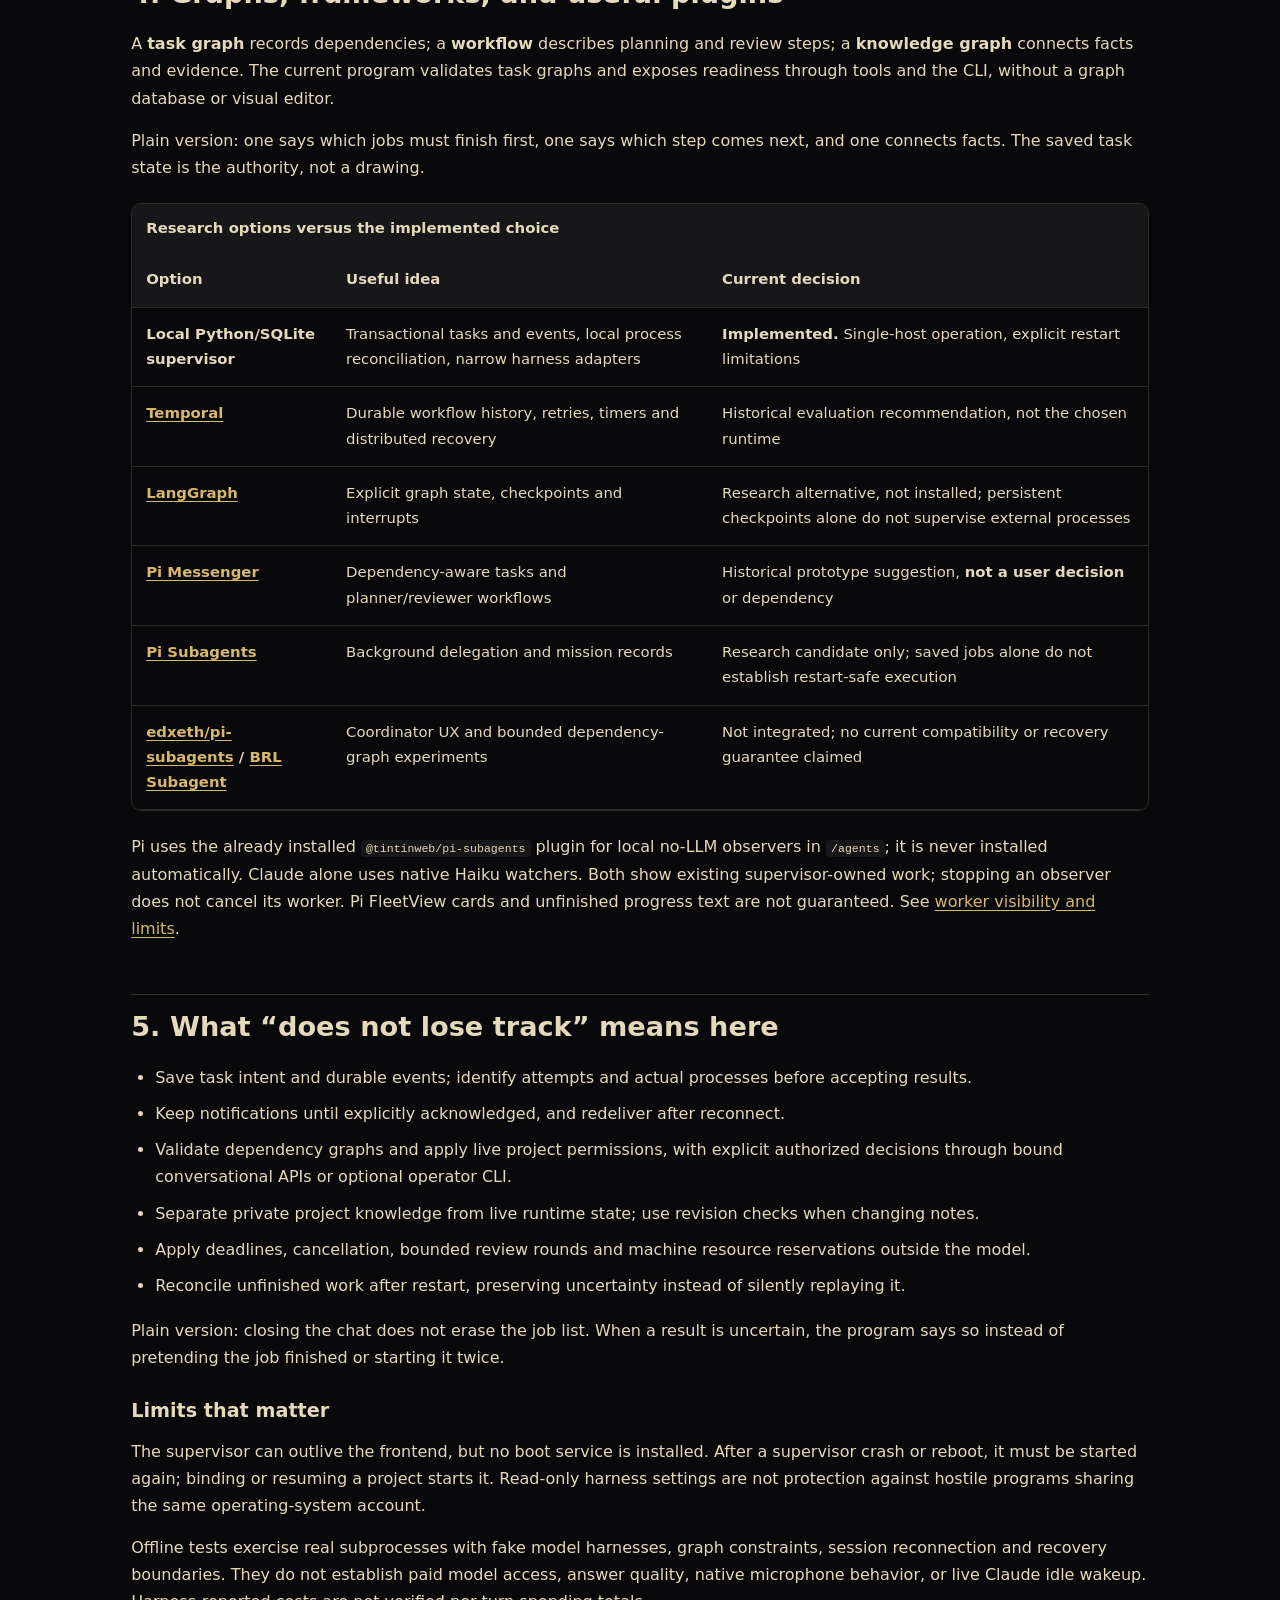
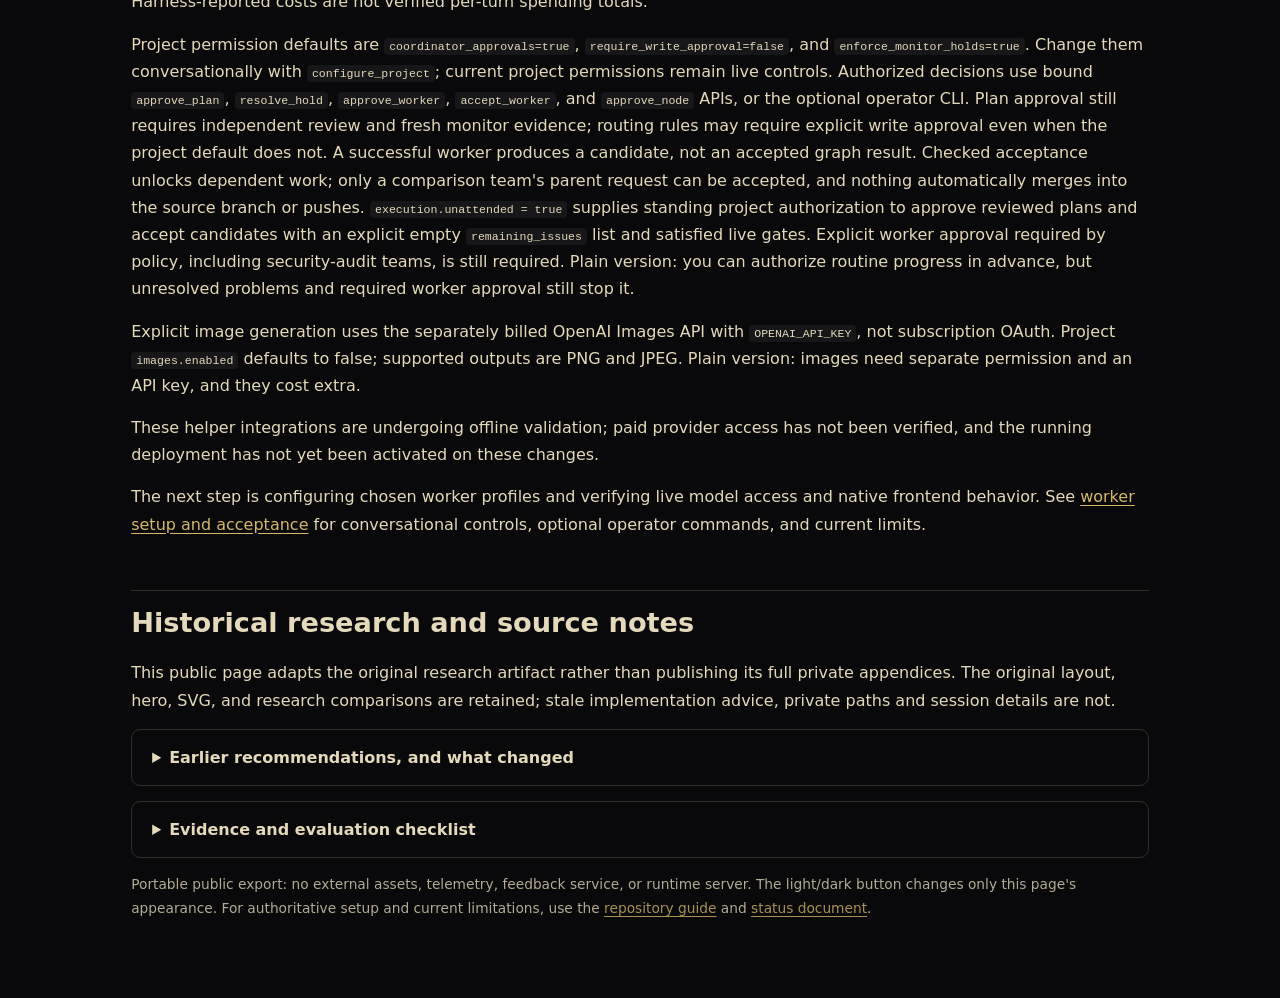
==== commit 4fb8ee83: "Enable trusted unattended coordination and recoverable worker tools" ====
--- a/docs/explainer/index.html
+++ b/docs/explainer/index.html
@@ -14,18 +14,21 @@
 <header>
 <h1>Fast conversation.<br>Deep specialist work.<br>Reliable project state.</h1>
 <p class="subtitle">A neutral, project-bound coordinator inspired by First Mate, with separate planning, criticism, and ongoing oversight.</p>
+<p>The active bound coordinator can configure its project at any time, with no initial setup seal or operator handoff.
+Scoped writes never modify another project or shared defaults.
+Plain version: ask in this chat to change this project's settings whenever needed, without changing anyone else's settings.</p>
 <p class="note">A public adaptation of the original Lavish research page, preserving its layout, luxury/silk appearance, and architecture diagram.
 The research has been updated to distinguish shipped behavior from future work.</p>
 </header>
 <nav class="top-nav" aria-label="Report sections"><a href="#current">Included now</a><a href="#start">Start</a><a href="#models">Model choices</a><a href="#firstmate">First Mate ideas</a><a href="#graphs">Graphs and plugins</a><a href="#reliability">Reliable tracking</a><a href="#research">Historical research</a></nav>
 <!-- Original research SVG, with its execution gate relabeled for current scope. -->
-<div class="diagram"><svg viewBox="0 0 900 380" role="img" aria-labelledby="diagram-title diagram-description"><title id="diagram-title">Fast interaction and separate specialist agents</title><desc id="diagram-description">The user talks with the fast coordinator. A durable supervisor records tasks and invokes the planner, independent critic, and monitor. Plans require review and permission. Configured workers run as tracked background jobs, with operator authorization and explicit result acceptance. Claude uses native Haiku watchers; Pi uses local no-LLM observers in its installed sub-agent menu.
+<div class="diagram"><svg viewBox="0 0 900 380" role="img" aria-labelledby="diagram-title diagram-description"><title id="diagram-title">Fast interaction and separate specialist agents</title><desc id="diagram-description">The user talks with the fast coordinator. A durable supervisor records tasks and invokes the planner, independent critic, and monitor. Plans require review and permission. Configured workers run as tracked background jobs, with project-configured permissions and explicit authorized result acceptance. Claude uses native Haiku watchers; Pi uses local no-LLM observers in its installed sub-agent menu.
 Stopping an observer does not cancel the actual worker.</desc><defs><marker id="arrow" viewBox="0 0 10 10" refX="9" refY="5" markerWidth="6" markerHeight="6" orient="auto-start-reverse"><path d="M 0 0 L 10 5 L 0 10 z" fill="currentColor"/></marker></defs>
 <g id="interaction" fill="none" stroke="currentColor" stroke-width="1.5"><title>User interaction remains responsive</title><rect x="20" y="20" width="150" height="66" rx="10"/><rect x="250" y="20" width="270" height="66" rx="10"/><rect x="620" y="20" width="260" height="66" rx="10"/><path d="M175 53 H245" marker-end="url(#arrow)"/><path d="M525 53 H615" marker-end="url(#arrow)"/></g>
 <g text-anchor="middle" font-size="20"><text x="95" y="60">You</text><text x="385" y="49">Fast coordinator</text><text x="385" y="71" font-size="14">clarify · delegate · explain</text><text x="750" y="49">Durable supervisor</text><text x="750" y="71" font-size="14">save · dispatch · recover</text></g>
 <g id="specialists" fill="none" stroke="currentColor" stroke-width="1.5"><title>Specialists operate as tracked tasks</title><path d="M750 90 V122 H165 V165" marker-end="url(#arrow)"/><path d="M450 122 V165" marker-end="url(#arrow)"/><path d="M750 122 V165" marker-end="url(#arrow)"/><rect x="35" y="170" width="260" height="70" rx="10"/><rect x="320" y="170" width="260" height="70" rx="10"/><rect x="620" y="170" width="260" height="70" rx="10"/></g>
 <g text-anchor="middle" font-size="20"><text x="165" y="201">Powerful planner</text><text x="165" y="222" font-size="14">design + alternatives</text><text x="450" y="201">Independent critic</text><text x="450" y="222" font-size="14">check plan + implications</text><text x="750" y="201">Slow monitor</text><text x="750" y="222" font-size="14">observe + submit corrections</text></g>
-<g id="execution-gate" fill="none" stroke="currentColor" stroke-width="1.5"><title>Operator authorization and worker result acceptance gate</title><path d="M165 245 V280 H450 V307" marker-end="url(#arrow)"/><path d="M450 245 V280"/><path d="M750 245 V280 H450" stroke-dasharray="5 5"/><rect x="190" y="312" width="520" height="52" rx="10"/></g><text x="450" y="344" text-anchor="middle" font-size="19">Plan approval · workers · result acceptance</text>
+<g id="execution-gate" fill="none" stroke="currentColor" stroke-width="1.5"><title>Project-scoped approval and explicit worker result acceptance</title><path d="M165 245 V280 H450 V307" marker-end="url(#arrow)"/><path d="M450 245 V280"/><path d="M750 245 V280 H450" stroke-dasharray="5 5"/><rect x="190" y="312" width="520" height="52" rx="10"/></g><text x="450" y="344" text-anchor="middle" font-size="19">Plan approval · workers · result acceptance</text>
 </svg><div class="mobile-flow"><strong>You → fast coordinator → durable supervisor</strong><p>The supervisor tracks the planner, independent critic, and slow monitor.</p><p>Plans require review and approval. Worker results require explicit acceptance.</p></div><p class="note">Plain version: the quick model keeps talking with you, stronger models design and check the work, and approved workers prepare changes for you to review.</p></div>
 <section id="current">
 <h2>Bottom line: durable planning and gated workers</h2>
@@ -33,17 +36,17 @@
 It saves project state, runs independent planning and criticism, and supervises a slow background monitor.
 It is not a Temporal deployment or a third-party Pi orchestration plugin.</p>
 <blockquote><p><strong>Worker routing and worker execution are enabled, with no worker model defaults.</strong>
-Ask the coordinator to finish initial setup; it can create and validate <code>.orchestrator/crew-dispatch.json</code> using worker preferences you choose, without a shell-command handoff.
-An untracked regular policy file alone does not block write-worker preparation.
-Missing or invalid policy blocks dispatch; enabling the feature does not authorize writes or accept results.</p></blockquote>
+Ask the coordinator to draft, update, or repair <code>.orchestrator/crew-dispatch.json</code> with repeatable <code>setup_project</code> calls using worker preferences you choose.
+An ordinary routing policy file is control metadata: untracked, tracked, or staged policy-only changes do not block write-worker preparation; unrelated source changes still do.
+Missing or invalid policy blocks dispatch; saving policy does not launch, approve, or accept work.</p></blockquote>
 <p>Plain version: the quick model talks with you, stronger models design and check the work, and software remembers the jobs.
-Workers can prepare changes, but you decide whether to accept them.</p>
+Workers prepare candidates; checked acceptance uses an authorized decision or standing project authorization.</p>
 <div class="table-wrap"><table>
 <caption>Current implementation and remaining boundaries</caption>
 <thead><tr><th scope="col">Area</th><th scope="col">Implemented now</th><th scope="col">Not implemented</th></tr></thead>
 <tbody>
-<tr><th scope="row">Planning</th><td>Planner-to-critic handoff, graph validation/readiness, bounded revisions, blocking findings, explicit operator approval</td><td>Automatic acceptance of worker results</td></tr>
-<tr><th scope="row">Workers</th><td>Policy-checked selection, durable jobs plus frontend-specific native observers, isolated write worktrees, signed local candidates, explicit acceptance</td><td>Guaranteed Pi FleetView/live partial text, worker shell or test execution, automatic merge or push, worker tabs or windows</td></tr>
+<tr><th scope="row">Planning</th><td>Planner-to-critic handoff, graph validation/readiness, bounded revisions, configurable monitor holds, project-scoped explicit approval APIs</td><td>Acceptance without project authorization or satisfied live gates</td></tr>
+<tr><th scope="row">Workers</th><td>Policy-checked selection, durable jobs plus frontend-specific native observers, isolated write worktrees, signed local candidates, explicit acceptance</td><td>Guaranteed Pi FleetView/live partial text, OS sandboxing of trusted commands, automatic merge or push, worker tabs or windows</td></tr>
 <tr><th scope="row">Project memory</th><td>Canonical project roots, private notes with revision checks, one active coordinator, observer sessions and explicit takeover</td><td>Distributed ownership across machines</td></tr>
 <tr><th scope="row">Supervision</th><td>Detached runners, deadlines, cancellation, process identity checks, saved events, restart reconciliation</td><td>Installed boot service or automatic recovery from every host failure</td></tr>
 <tr><th scope="row">Integration</th><td>Native Claude hooks/MCP and an owned Pi extension over the same state</td><td>Automatic third-party plugin installation, visual graph editor, automatic shipping</td></tr>
@@ -67,7 +70,9 @@
 Pi selects the configured orchestrator role automatically.
 Native Claude respects its own CLI and settings precedence, so a global wrapper or model pin can override the repository's Sonnet/low foreground preference.
 Use Claude's <code>/model</code> and <code>/effort</code>, or the optional <code>bin/orchestrator start</code> launcher, to apply your desired foreground settings.
-Background roles use Orchestrator's TOML configuration.</p>
+Background roles use Orchestrator's merged project configuration.
+Use <code>project_settings</code> and repeatable <code>configure_project</code> calls to save settings and project-local <code>planning.templates</code> in private <code>&lt;home&gt;/config/projects/&lt;bound-id&gt;.json</code>, never another project or shared settings.
+Select a template with <code>planning.workflow</code>; shared home workflow files are administrator-only customization.</p>
 <p>Plain version: starting Claude normally may keep the model you already chose for Claude.
 That does not change which models this project uses for background planning and checking.</p>
 <p>See <a href="https://github.com/sblevins/Orchestrator/blob/main/docs/frontends.md">frontend setup</a> and <a href="https://github.com/sblevins/Orchestrator/blob/main/README.md">the repository guide</a> for project registration, observer mode, and takeover.</p>
@@ -86,32 +91,48 @@
 <tr data-role="monitor"><th scope="row">Slow monitor</th><td>Claude adapter · Opus 5.5<br><code>claude-opus-5-5</code></td><td>high</td><td>Review consequential decisions and surface corrections</td></tr>
 </tbody></table></div>
 <p>Use a family such as <code>Opus</code> or <code>Fable</code> to follow its supported release, or a full model ID to request an exact version.
+Pi also supports <code>Astra</code> and <code>Sol</code> within the installed provider catalog, with exact IDs taking precedence.
+Pi worker <code>max-supported</code> selects the highest supported effort for the selected model.
 Existing defaults remain pinned.
 See <a href="https://github.com/sblevins/Orchestrator/blob/main/docs/configuration.md#model-families-or-exact-versions">family resolution and catalog limits</a>.</p>
 <p><strong>Fable is only an alternative for future deep-audit evaluation, not a default.</strong>
 There are no worker model defaults.
 Workers and routing are enabled, but no dispatch profiles are populated for you.
-The slow monitor selects plan work; the foreground orchestrator selects unrelated work.
+The bound coordinator selects both planned and on-demand work.
+For classification routes, the router supplies configured models while the coordinator chooses difficulty or exact effort.
+Monitor classification suggestions are recommendations unless unattended authorization permits selection using configured profile effort or <code>execution.worker_difficulty</code>.
+Legacy monitor selections remain supported for supplied pending plan requests.
+Read-only comparison teams use 2 to 8 distinct models in two rounds: independent investigation, then comparison of all first-round reports.
+Peers can also exchange live durable messages through <code>send_team_message</code> and <code>read_team_messages</code>; these are untrusted data, not instructions or new permissions.
 Claude Code executes only Anthropic models; the owned Pi SDK bridge executes other models.
 Exact model and effort validation rejects unsupported requests without silent fallback.
 Pi tasks are fresh and ephemeral, with no resume.</p>
-<p>Tracked settings live in <code>config/default.toml</code>; private overrides live in <code>config/local.toml</code> and <code>config/projects/PROJECT_ID.toml</code>.
+<p>Plain version: the saved policy names the workers, and the coordinator chooses how difficult the task is or how much effort to request.
+For a comparison, each worker investigates first, then checks everyone's reports without changing files.</p>
+<p>Tracked settings live in <code>config/default.toml</code>; private overrides live in <code>&lt;home&gt;/config/local.toml</code>, <code>&lt;home&gt;/config/projects/PROJECT_ID.toml</code>, and finally <code>&lt;home&gt;/config/projects/PROJECT_ID.json</code>.
+Conversational <code>configure_project</code> writes only the bound project's private JSON override, not shared defaults or another project.
 Each role configures its adapter, model, and effort.
 Shared supervisor timeouts and resource reservations protect the machine without requiring separate limits for every role.
 There is no enforced dollar spending cap.
 See <a href="https://github.com/sblevins/Orchestrator/blob/main/docs/configuration.md">configuration</a> for the supported fields.</p>
-<p>Worker tools provide reading and permitted file edits only, with no shell or tests.
-These tool restrictions are not an operating-system sandbox.
+<p>Guarded workers have file tools only.
+<code>execution.mode = "trusted"</code> enables native foreground tools and owned worker <code>run_command</code> for commands and tests.
+Trusted commands are not an operating-system sandbox and can act outside file-tool path restrictions.
+<code>execution.base_ref</code> selects the Git branch for worker checkouts, not a directory.
 Pi reuses the canonical auth path without inherited plugins, skills, or project settings.
 Quota-dependent candidate arrays and floors fail closed because a supported quota evidence adapter is unavailable.
 Plain version: if required quota information cannot be checked, no worker is chosen from that policy.</p>
 <h3>Four roles for planning, two ongoing roles</h3>
-<p>The planner and critic run as temporary specialists during planning and substantial replanning.
+<p>Clarify material unknowns before a paid planner call, then obtain independent final review.
+<code>retry_review</code> retries an eligible failed critic using the saved draft without rerunning the planner; unknown outcomes are not blindly replayed.
+The planner and critic run as temporary specialists during planning and substantial replanning.
 The fast orchestrator and slow monitor remain the ongoing roles.
 The monitor is an event-driven role, not a model continuously generating text.</p>
 <p>Every user prompt is saved for review.
 Exact routine status questions do not wake an expensive monitor call, but ambiguous or consequential requests do.
-The orchestrator can request extra scrutiny; it cannot veto the program's required reviews.</p>
+The orchestrator can request extra scrutiny; it cannot veto the program's required reviews.
+The monitor waits for foreground completion and <code>monitoring.quiet_seconds</code>, 20 by default.
+Only blocking monitor findings interject; informational and warning findings remain silent.</p>
 <p>Plain version: you can ask for progress without starting another deep review.
 Important new requests are saved and checked in the background.</p>
 <h3>Why split the roles?</h3>
@@ -136,13 +157,13 @@
 <tr><th scope="row">Conservative status</th><td>Unknown outcomes stay visible; no blind replay</td><td>Does not promise exactly-once external effects</td></tr>
 <tr><th scope="row">Knowledge curation</th><td>Private project notes with revision checks, separated from runtime facts</td><td>No added knowledge-graph infrastructure</td></tr>
 <tr><th scope="row">Cheap monitoring</th><td>Software polling plus bounded model reviews, cooldowns and review cursors</td><td>Not a complete successor-rearming supervision host</td></tr>
-<tr><th scope="row">Dispatch profiles</th><td>Project policy: monitor selects plan workers; orchestrator selects unrelated workers</td><td>No default workers; unavailable quota evidence blocks arrays and floors</td></tr>
+<tr><th scope="row">Dispatch profiles</th><td>Project policy: coordinator selects planned and on-demand workers; classification routes supply models, coordinator supplies difficulty or effort; read-only teams compare 2 to 8 models in two rounds</td><td>No default workers; unavailable quota evidence blocks arrays and floors</td></tr>
 </tbody></table></div>
 <p>The current source audit uses First Mate revision <code>8f756bbc287c5bdfacc64a7cc09e8516c64fc919</code>.
 It corrects the original research: First Mate already supports a Claude primary with persistent headless supervision, and its wake queue has actor-scoped, generation-aware and unread-outcome recovery.
 The earlier wake-drain concern is not a current finding.</p>
-<p>We intentionally exclude the pirate persona, terminal keystroke injection, implicit approval, unrestricted specialist shell tools, and silent model fallback.</p>
-<p>Plain version: keep the saved records and careful supervision, without copying every automation or giving models permission to approve their own work.</p>
+<p>We intentionally exclude the pirate persona, terminal keystroke injection, implicit approval, unrestricted core-specialist shell tools, and silent model fallback.</p>
+<p>Plain version: saved project permission rules determine when completed work can be accepted.</p>
 <p>Read the <a href="https://github.com/sblevins/Orchestrator/blob/main/docs/firstmate-coverage.md">coverage map</a> and <a href="https://github.com/sblevins/Orchestrator/blob/main/docs/research/firstmate-audit.md">feature-family audit</a> for adopt/defer/reject decisions.</p>
 </section>
 <section id="graphs">
@@ -173,7 +194,7 @@
 <ul>
 <li>Save task intent and durable events; identify attempts and actual processes before accepting results.</li>
 <li>Keep notifications until explicitly acknowledged, and redeliver after reconnect.</li>
-<li>Validate dependency graphs, enforce review holds, and reserve approval for explicit operator commands.</li>
+<li>Validate dependency graphs and apply live project permissions, with explicit authorized decisions through bound conversational APIs or optional operator CLI.</li>
 <li>Separate private project knowledge from live runtime state; use revision checks when changing notes.</li>
 <li>Apply deadlines, cancellation, bounded review rounds and machine resource reservations outside the model.</li>
 <li>Reconcile unfinished work after restart, preserving uncertainty instead of silently replaying it.</li>
@@ -187,13 +208,21 @@
 <p>Offline tests exercise real subprocesses with fake model harnesses, graph constraints, session reconnection and recovery boundaries.
 They do not establish paid model access, answer quality, native microphone behavior, or live Claude idle wakeup.
 Harness-reported costs are not verified per-turn spending totals.</p>
-<p>Operator plan approval authorizes its declared write nodes; unrelated writes and policy-required approvals need an explicit worker approval.
+<p>Project permission defaults are <code>coordinator_approvals=true</code>, <code>require_write_approval=false</code>, and <code>enforce_monitor_holds=true</code>.
+Change them conversationally with <code>configure_project</code>; current project permissions remain live controls.
+Authorized decisions use bound <code>approve_plan</code>, <code>resolve_hold</code>, <code>approve_worker</code>, <code>accept_worker</code>, and <code>approve_node</code> APIs, or the optional operator CLI.
+Plan approval still requires independent review and fresh monitor evidence; routing rules may require explicit write approval even when the project default does not.
 A successful worker produces a candidate, not an accepted graph result.
-Explicit operator acceptance unlocks dependent work; nothing automatically merges into the source branch or pushes.
-Plain version: finishing a job does not mean its changes are approved.
-You review the result before later jobs may rely on it.</p>
+Checked acceptance unlocks dependent work; only a comparison team's parent request can be accepted, and nothing automatically merges into the source branch or pushes.
+<code>execution.unattended = true</code> supplies standing project authorization to approve reviewed plans and accept candidates with an explicit empty <code>remaining_issues</code> list and satisfied live gates.
+Explicit worker approval required by policy, including security-audit teams, is still required.
+Plain version: you can authorize routine progress in advance, but unresolved problems and required worker approval still stop it.</p>
+<p>Explicit image generation uses the separately billed OpenAI Images API with <code>OPENAI_API_KEY</code>, not subscription OAuth.
+Project <code>images.enabled</code> defaults to false; supported outputs are PNG and JPEG.
+Plain version: images need separate permission and an API key, and they cost extra.</p>
+<p>These helper integrations are undergoing offline validation; paid provider access has not been verified, and the running deployment has not yet been activated on these changes.</p>
 <p>The next step is configuring chosen worker profiles and verifying live model access and native frontend behavior.
-See <a href="https://github.com/sblevins/Orchestrator/blob/main/docs/workers.md">worker setup and acceptance</a> for the operator commands and current limits.</p>
+See <a href="https://github.com/sblevins/Orchestrator/blob/main/docs/workers.md">worker setup and acceptance</a> for conversational controls, optional operator commands, and current limits.</p>
 </section>
 <section id="research" class="appendix">
 <h2>Historical research and source notes</h2>
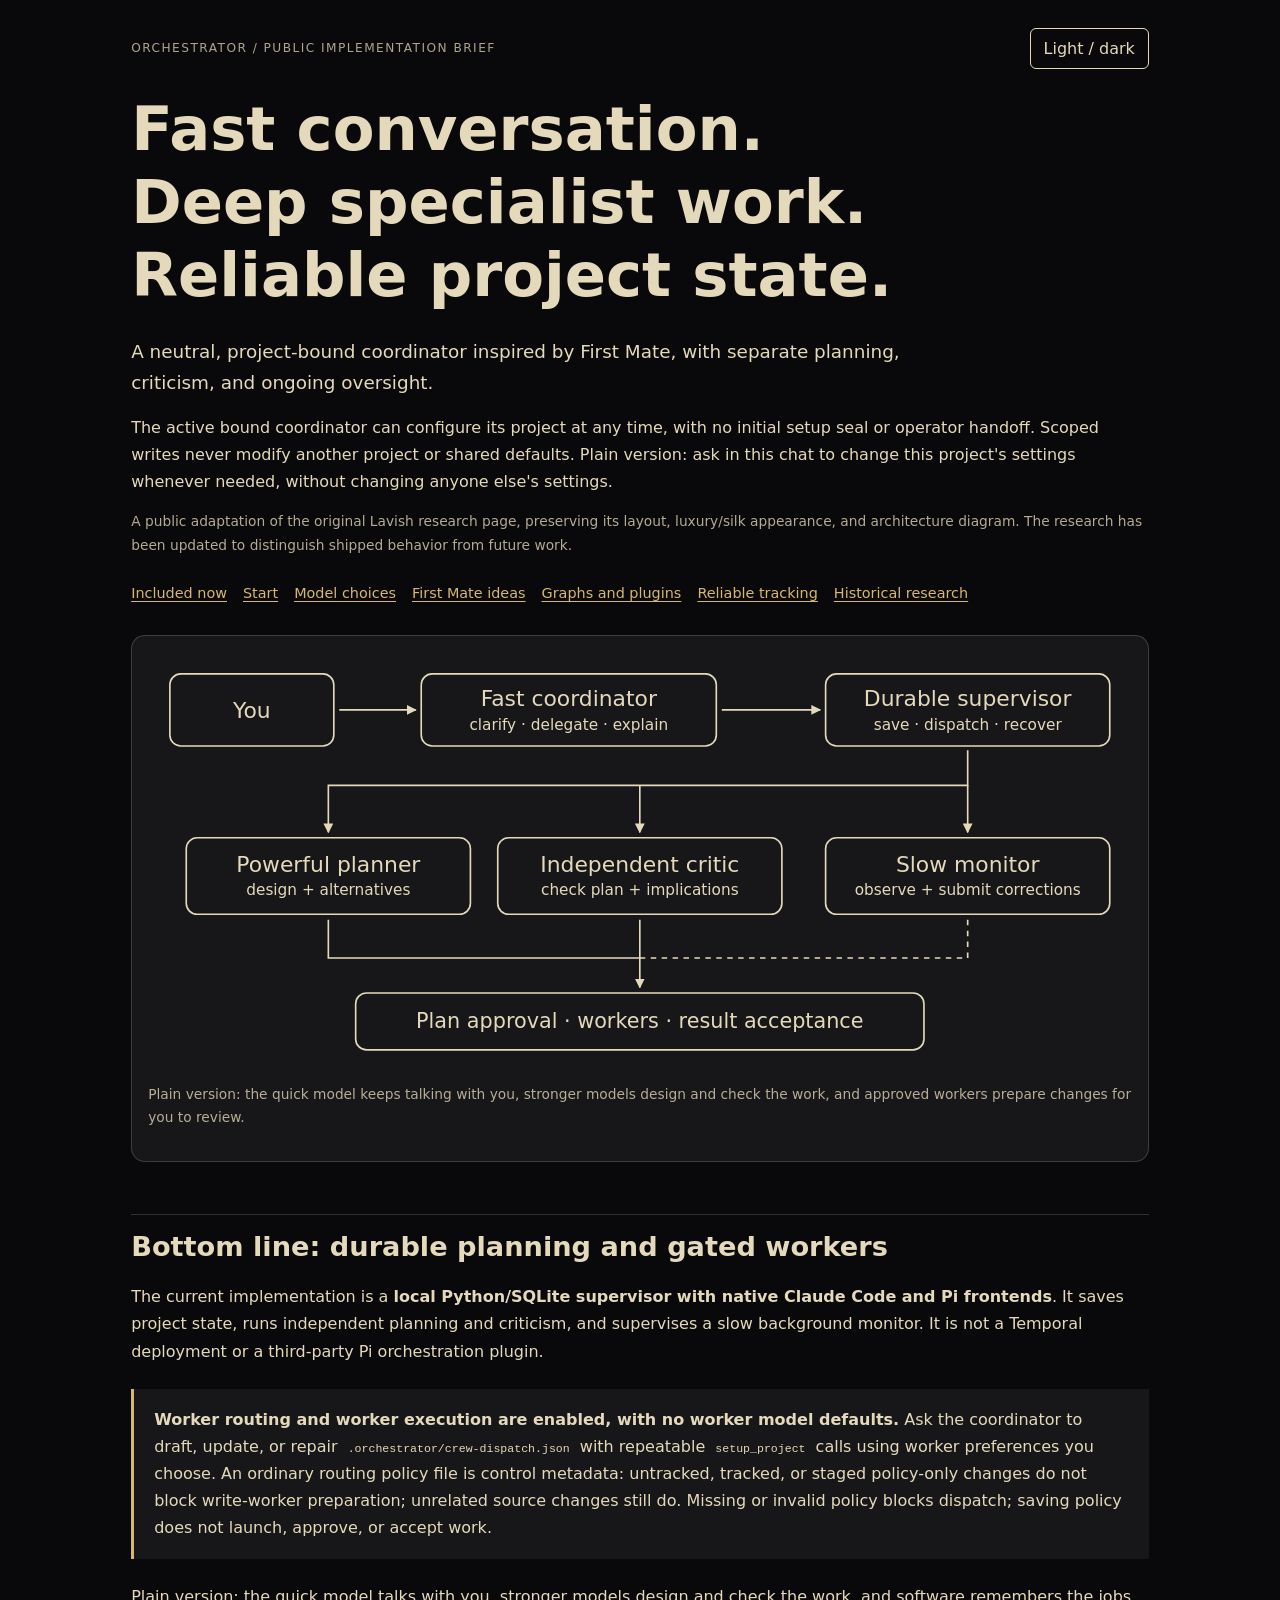
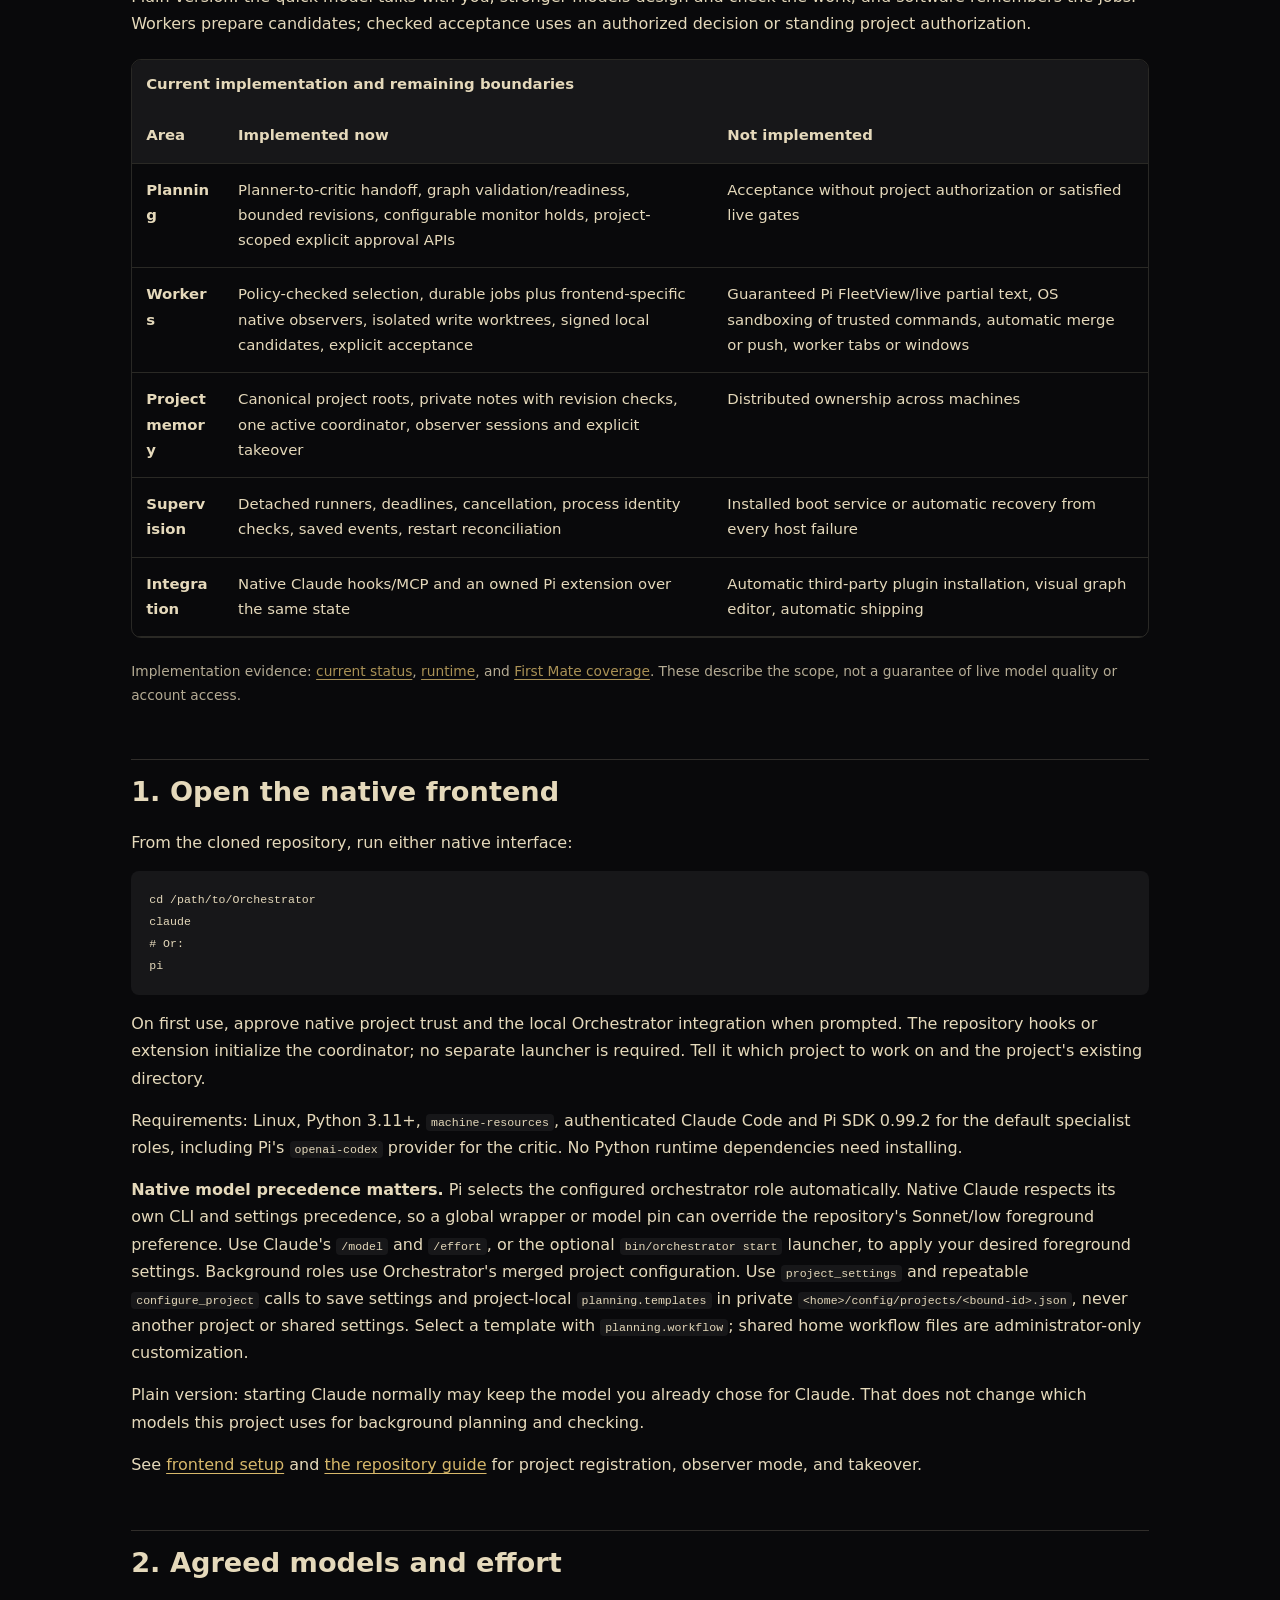
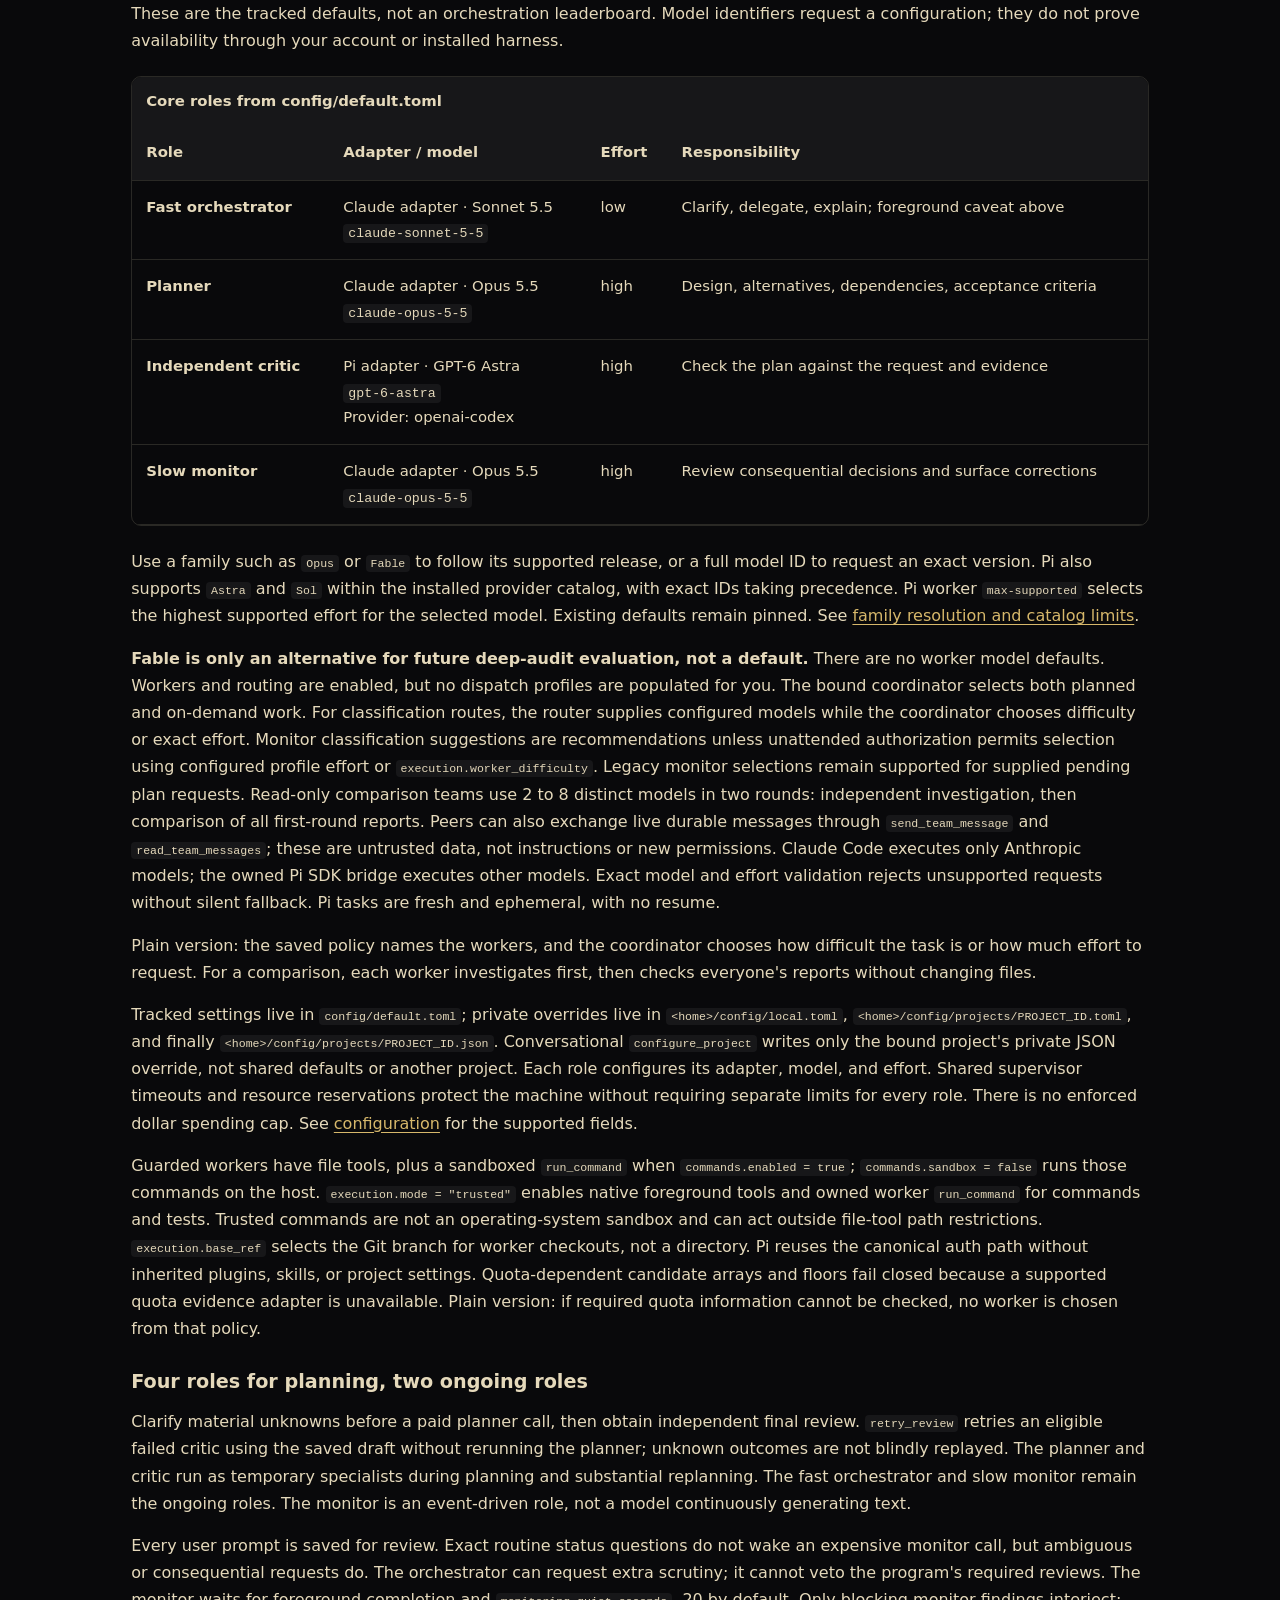
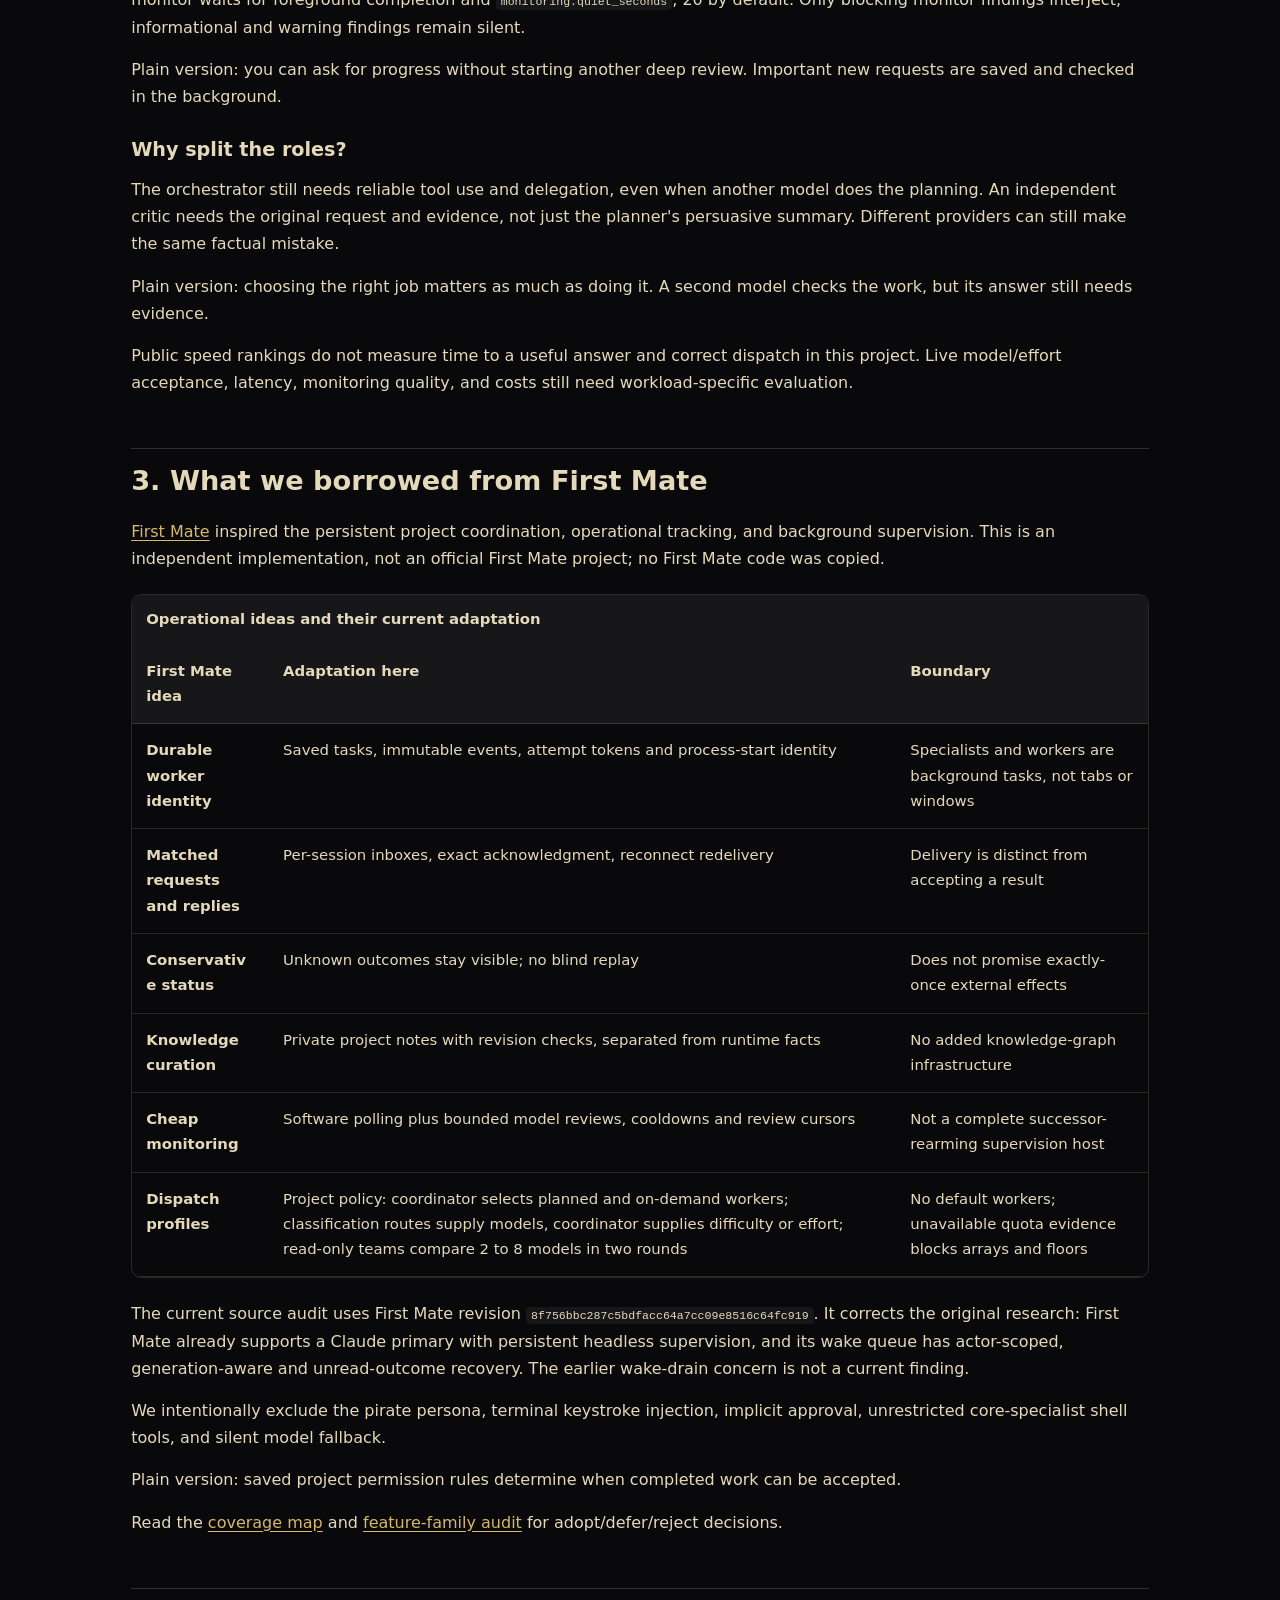
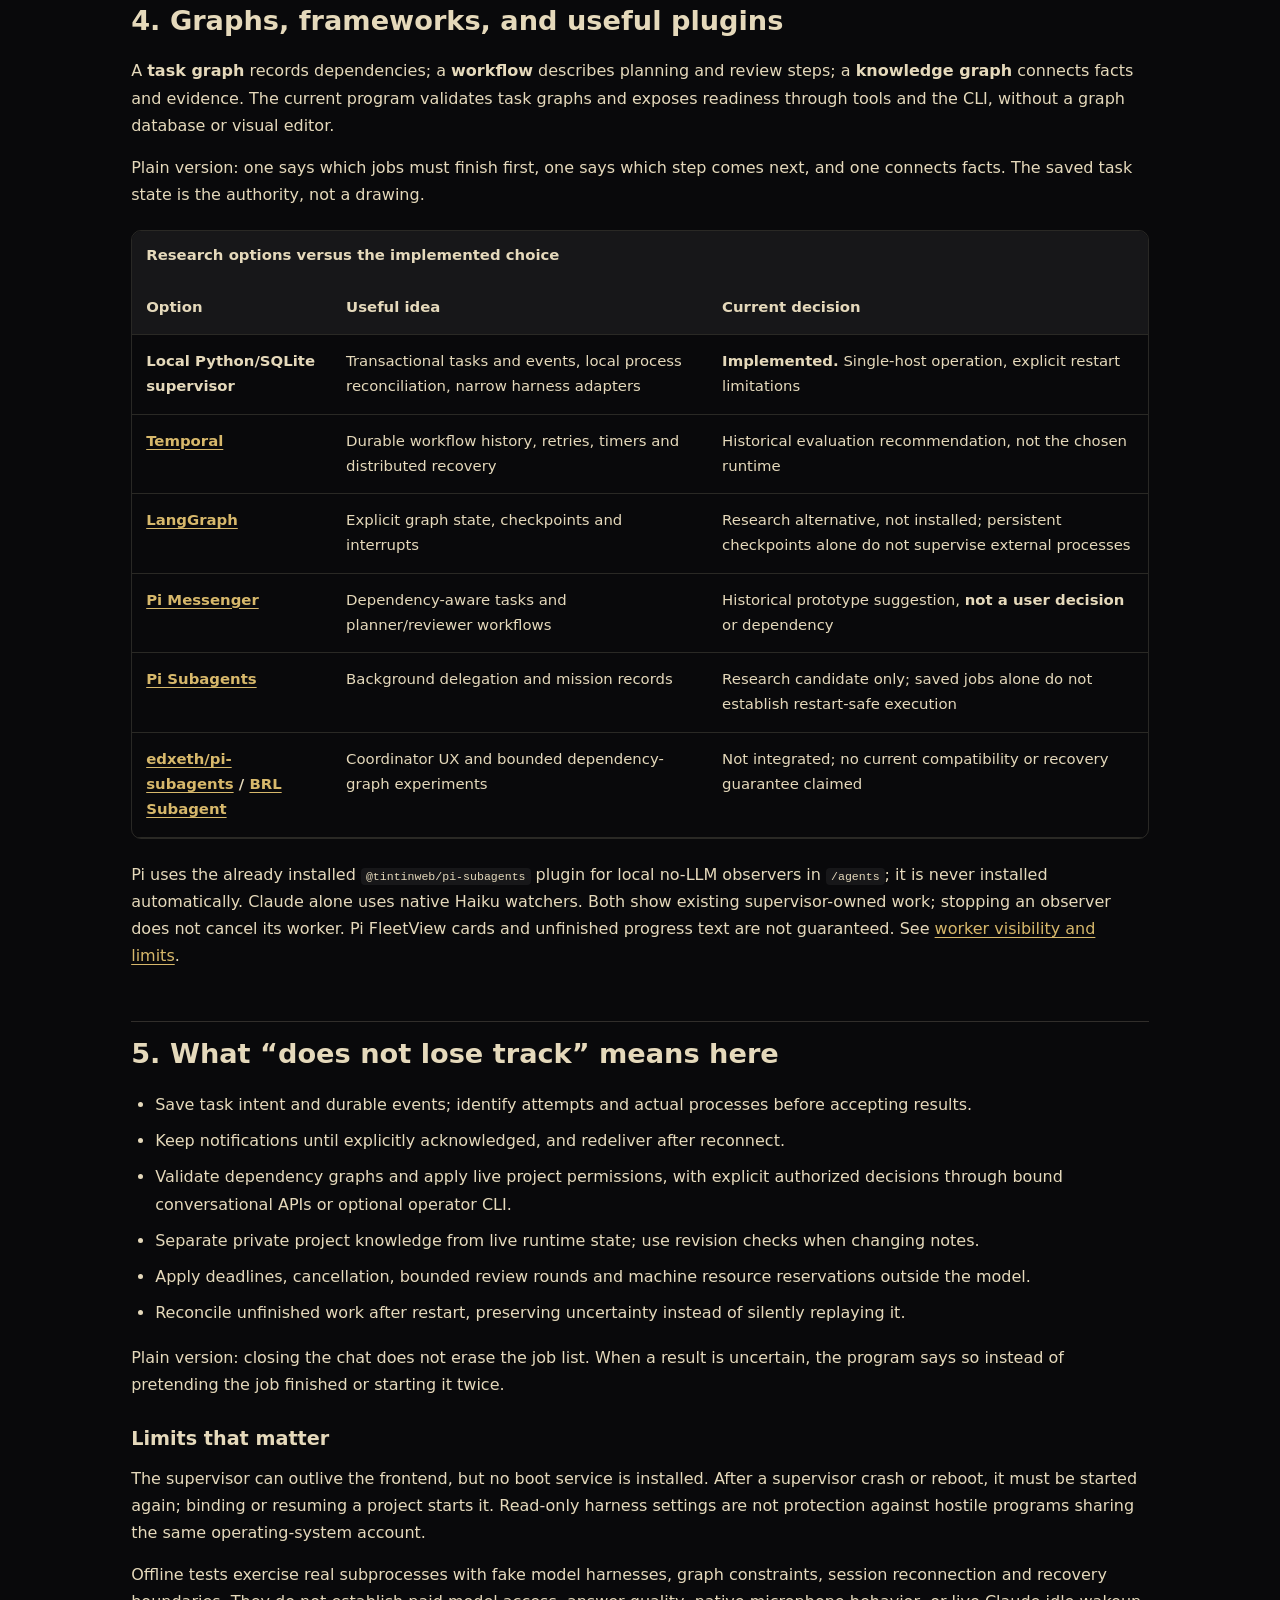
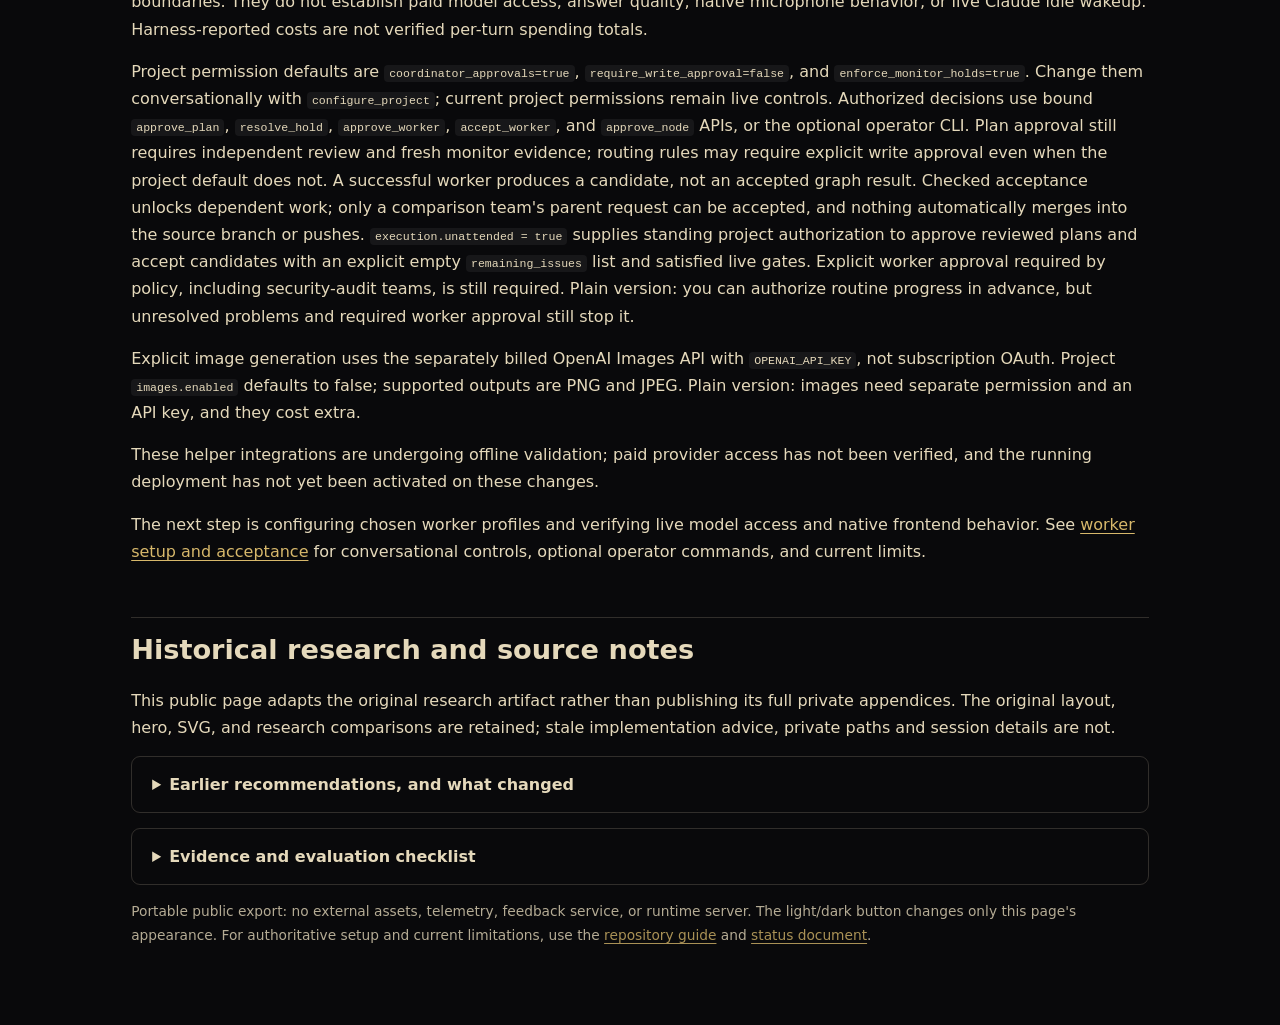
==== commit 7c68d012: "no-mistakes(review): Fix snapshots, command output, routing approvals, and config isolation" ====
--- a/docs/explainer/index.html
+++ b/docs/explainer/index.html
@@ -115,7 +115,7 @@
 Shared supervisor timeouts and resource reservations protect the machine without requiring separate limits for every role.
 There is no enforced dollar spending cap.
 See <a href="https://github.com/sblevins/Orchestrator/blob/main/docs/configuration.md">configuration</a> for the supported fields.</p>
-<p>Guarded workers have file tools only.
+<p>Guarded workers have file tools, plus a sandboxed <code>run_command</code> when <code>commands.enabled = true</code>; <code>commands.sandbox = false</code> runs those commands on the host.
 <code>execution.mode = "trusted"</code> enables native foreground tools and owned worker <code>run_command</code> for commands and tests.
 Trusted commands are not an operating-system sandbox and can act outside file-tool path restrictions.
 <code>execution.base_ref</code> selects the Git branch for worker checkouts, not a directory.
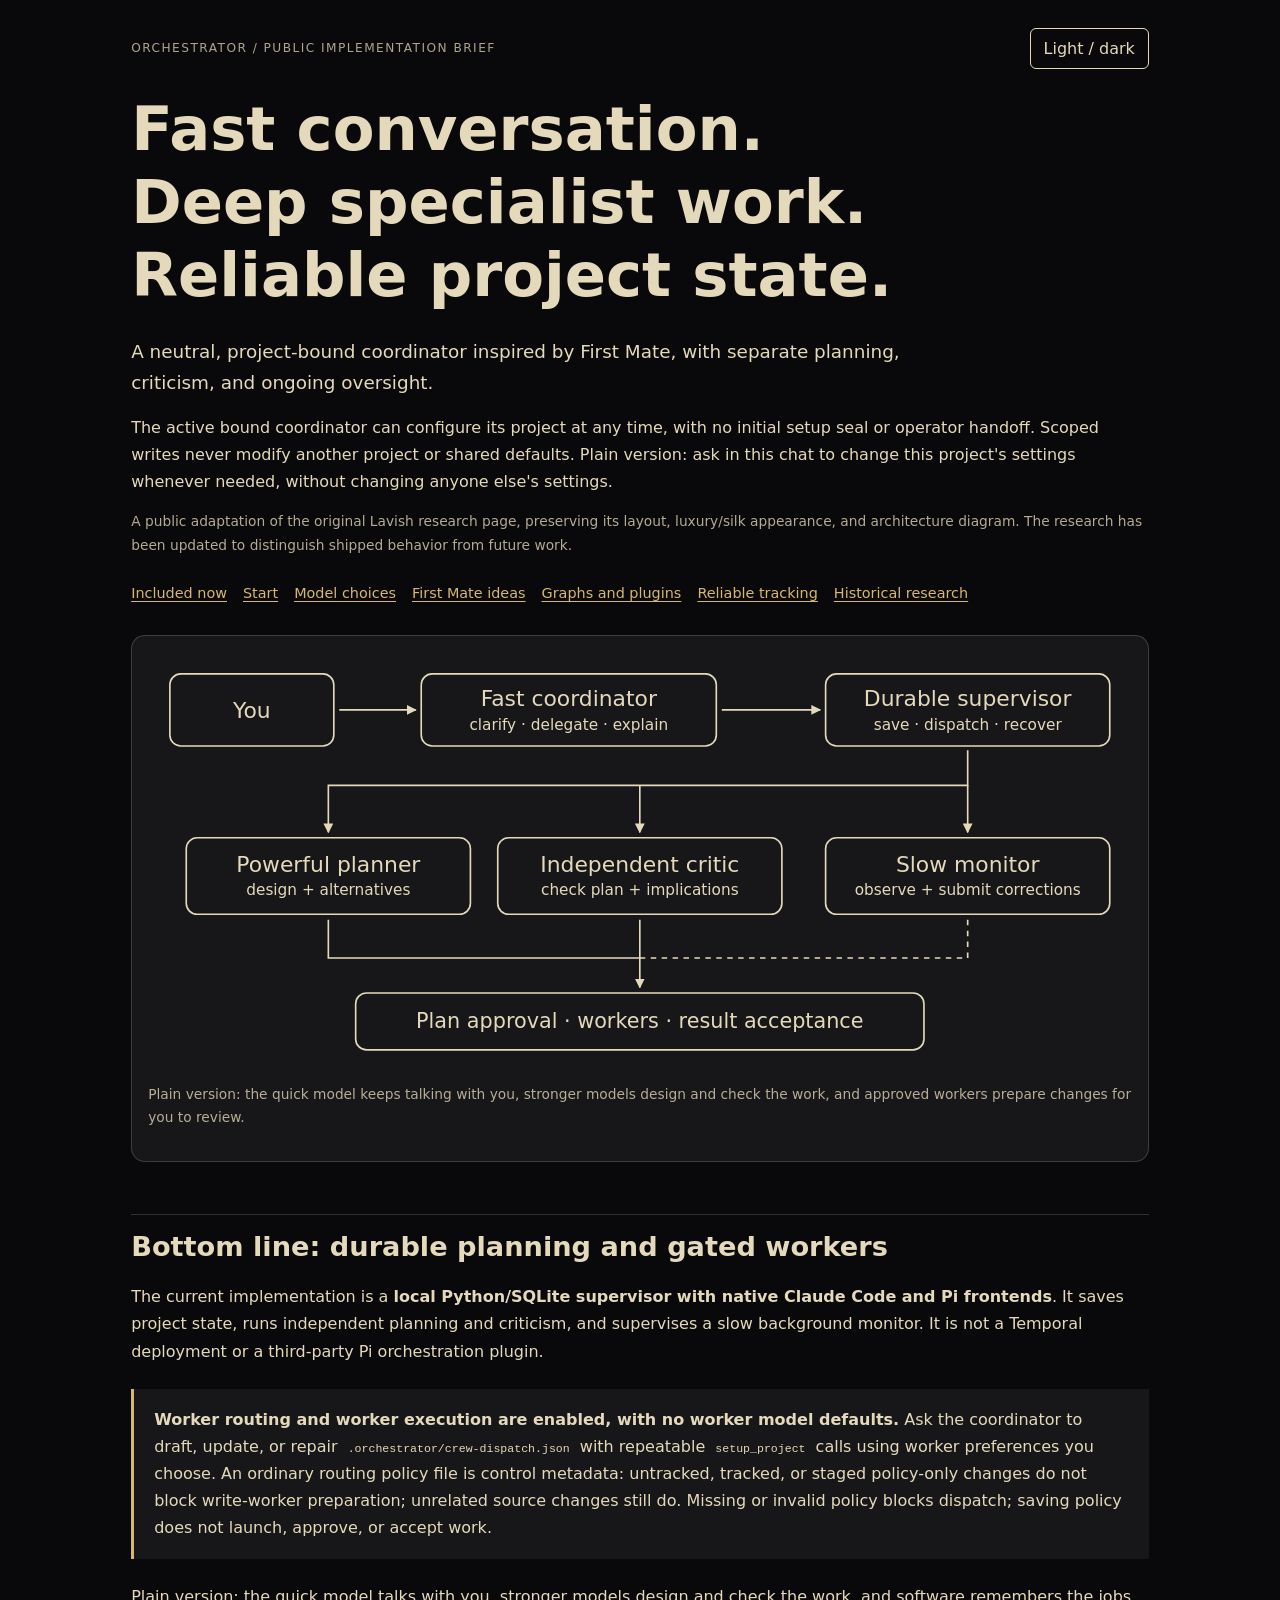
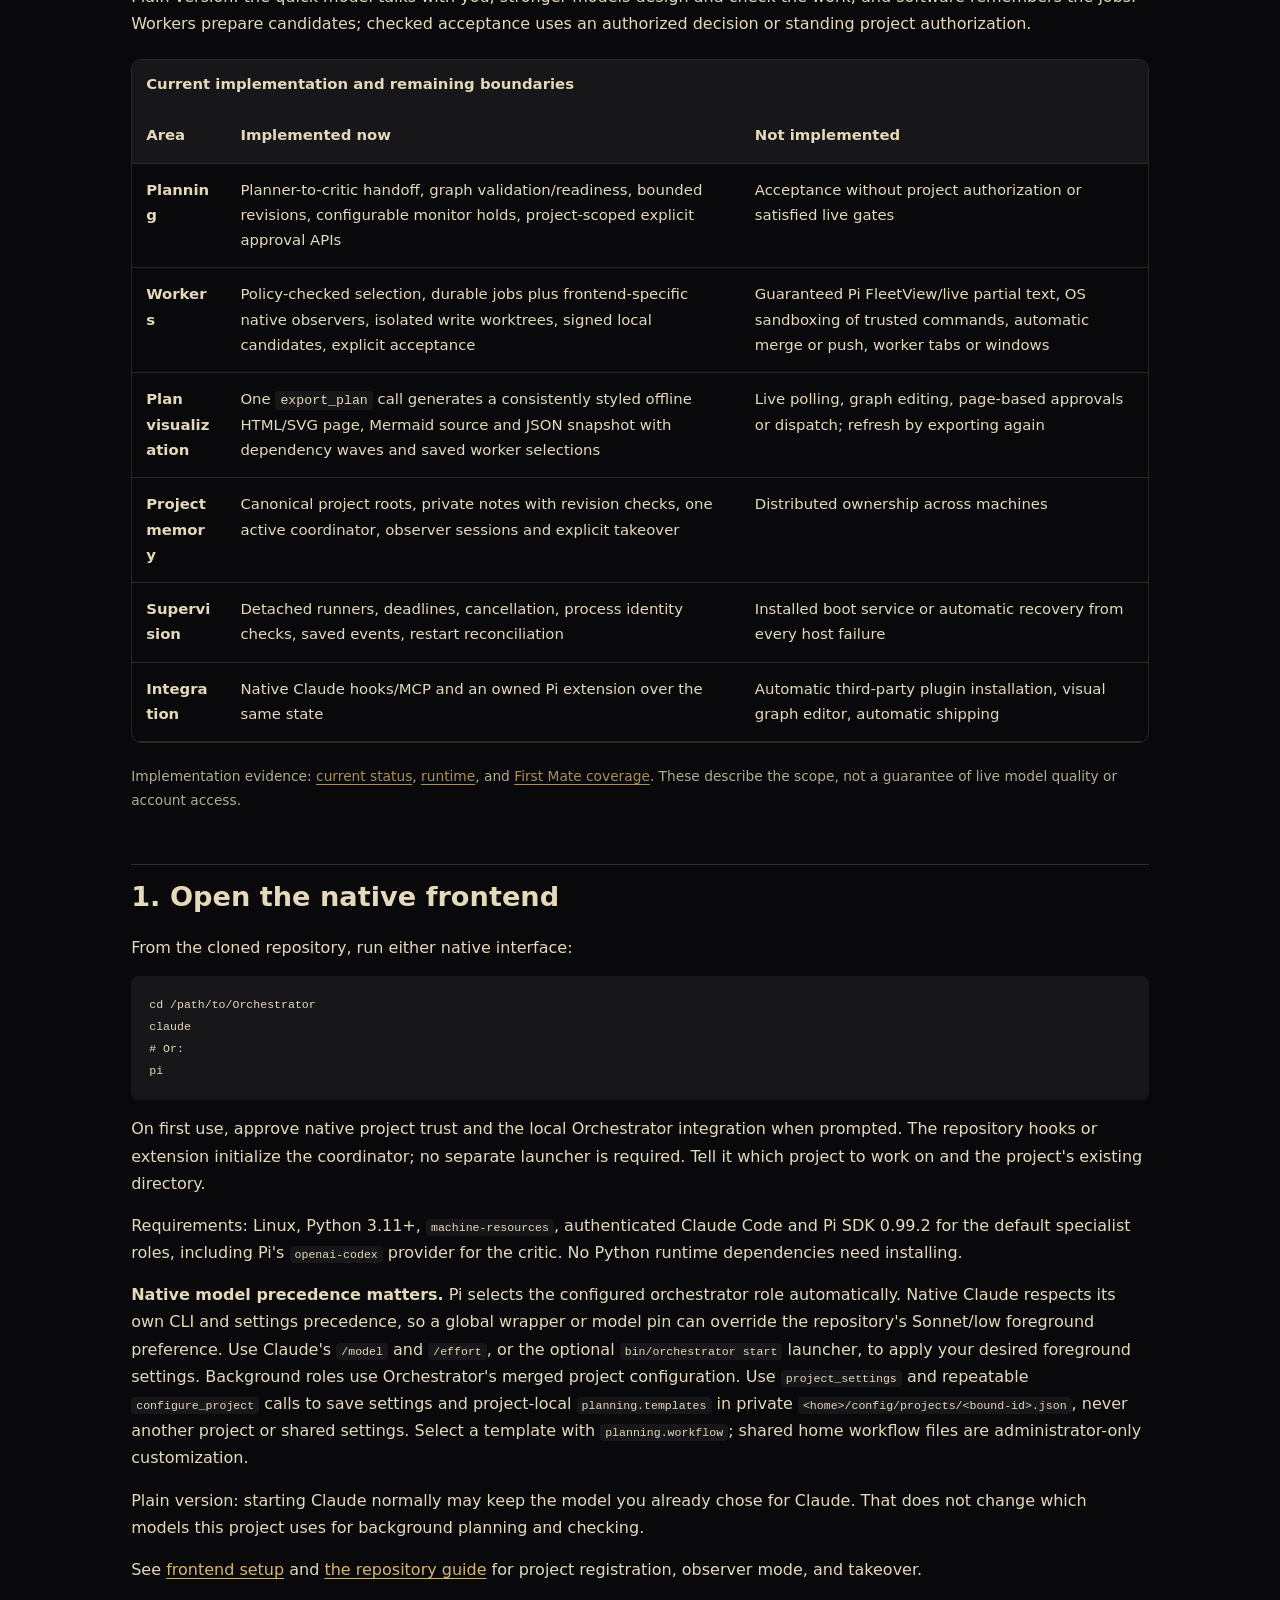
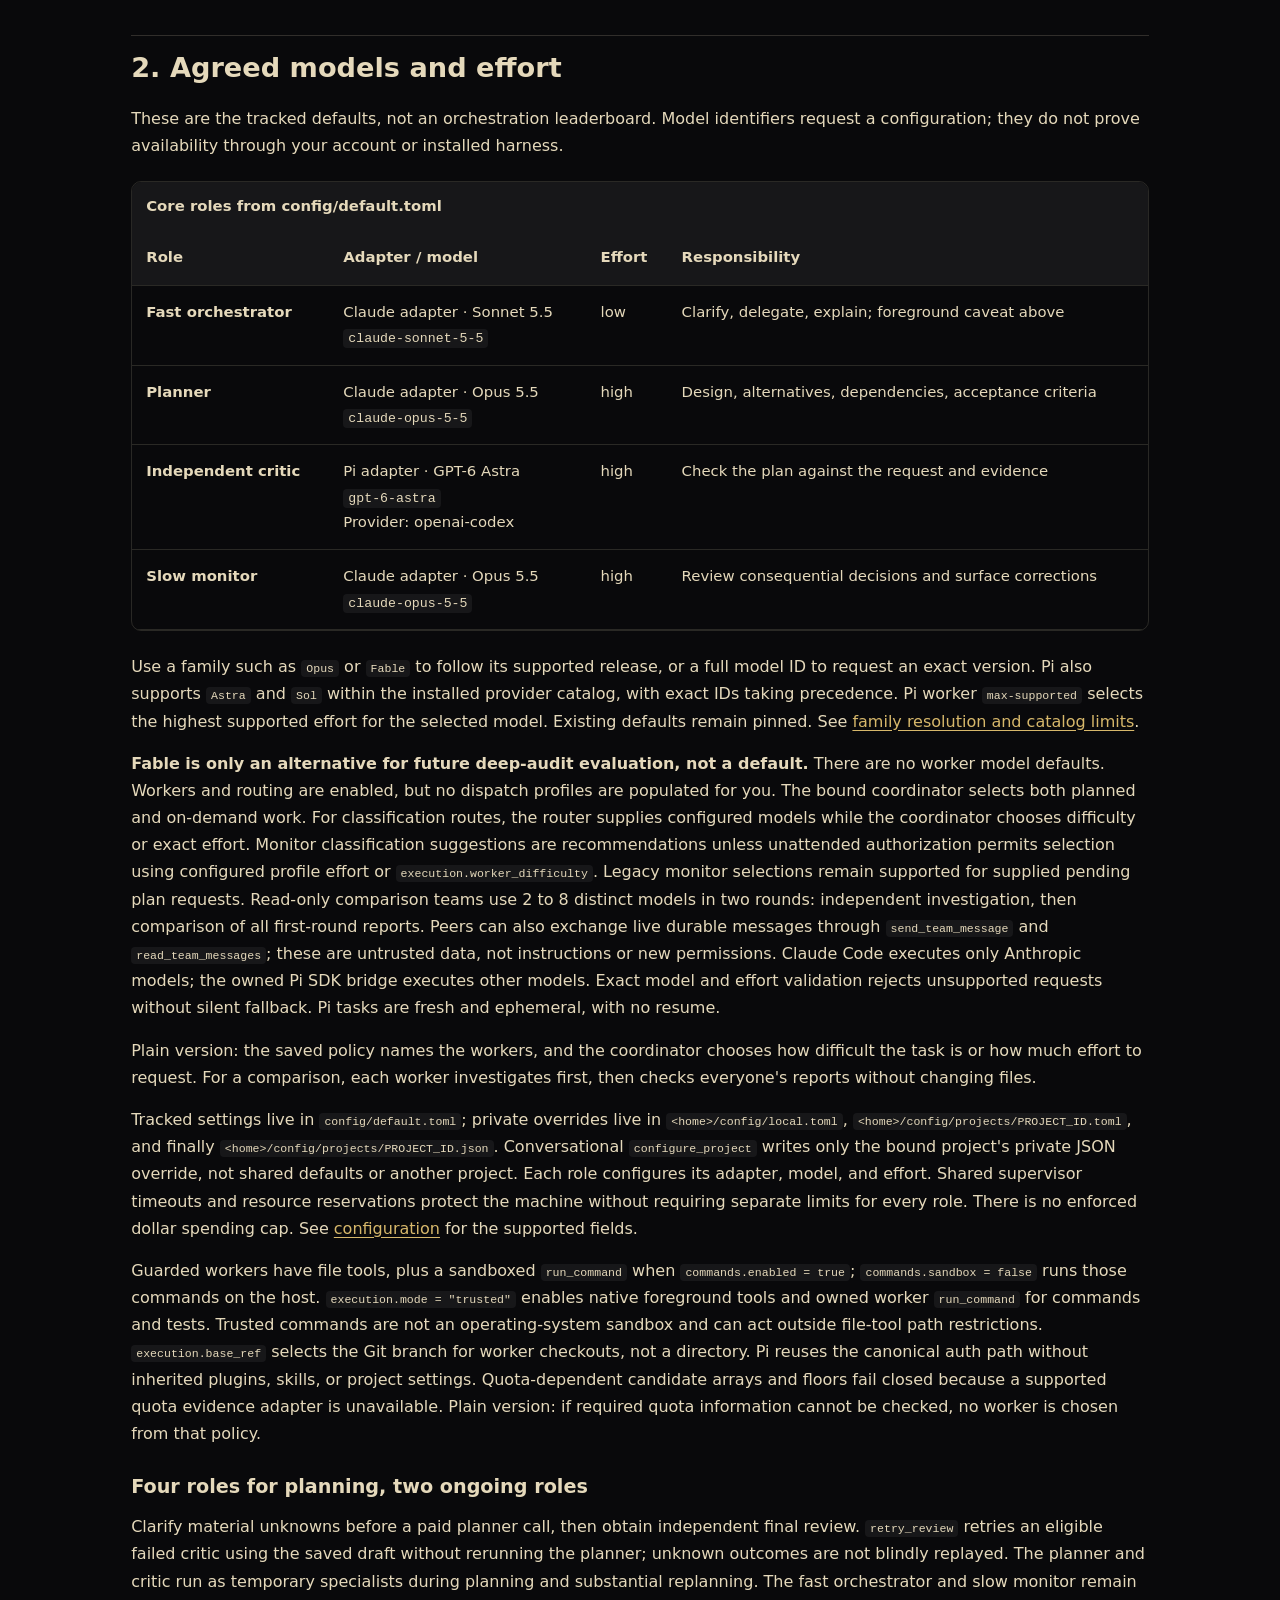
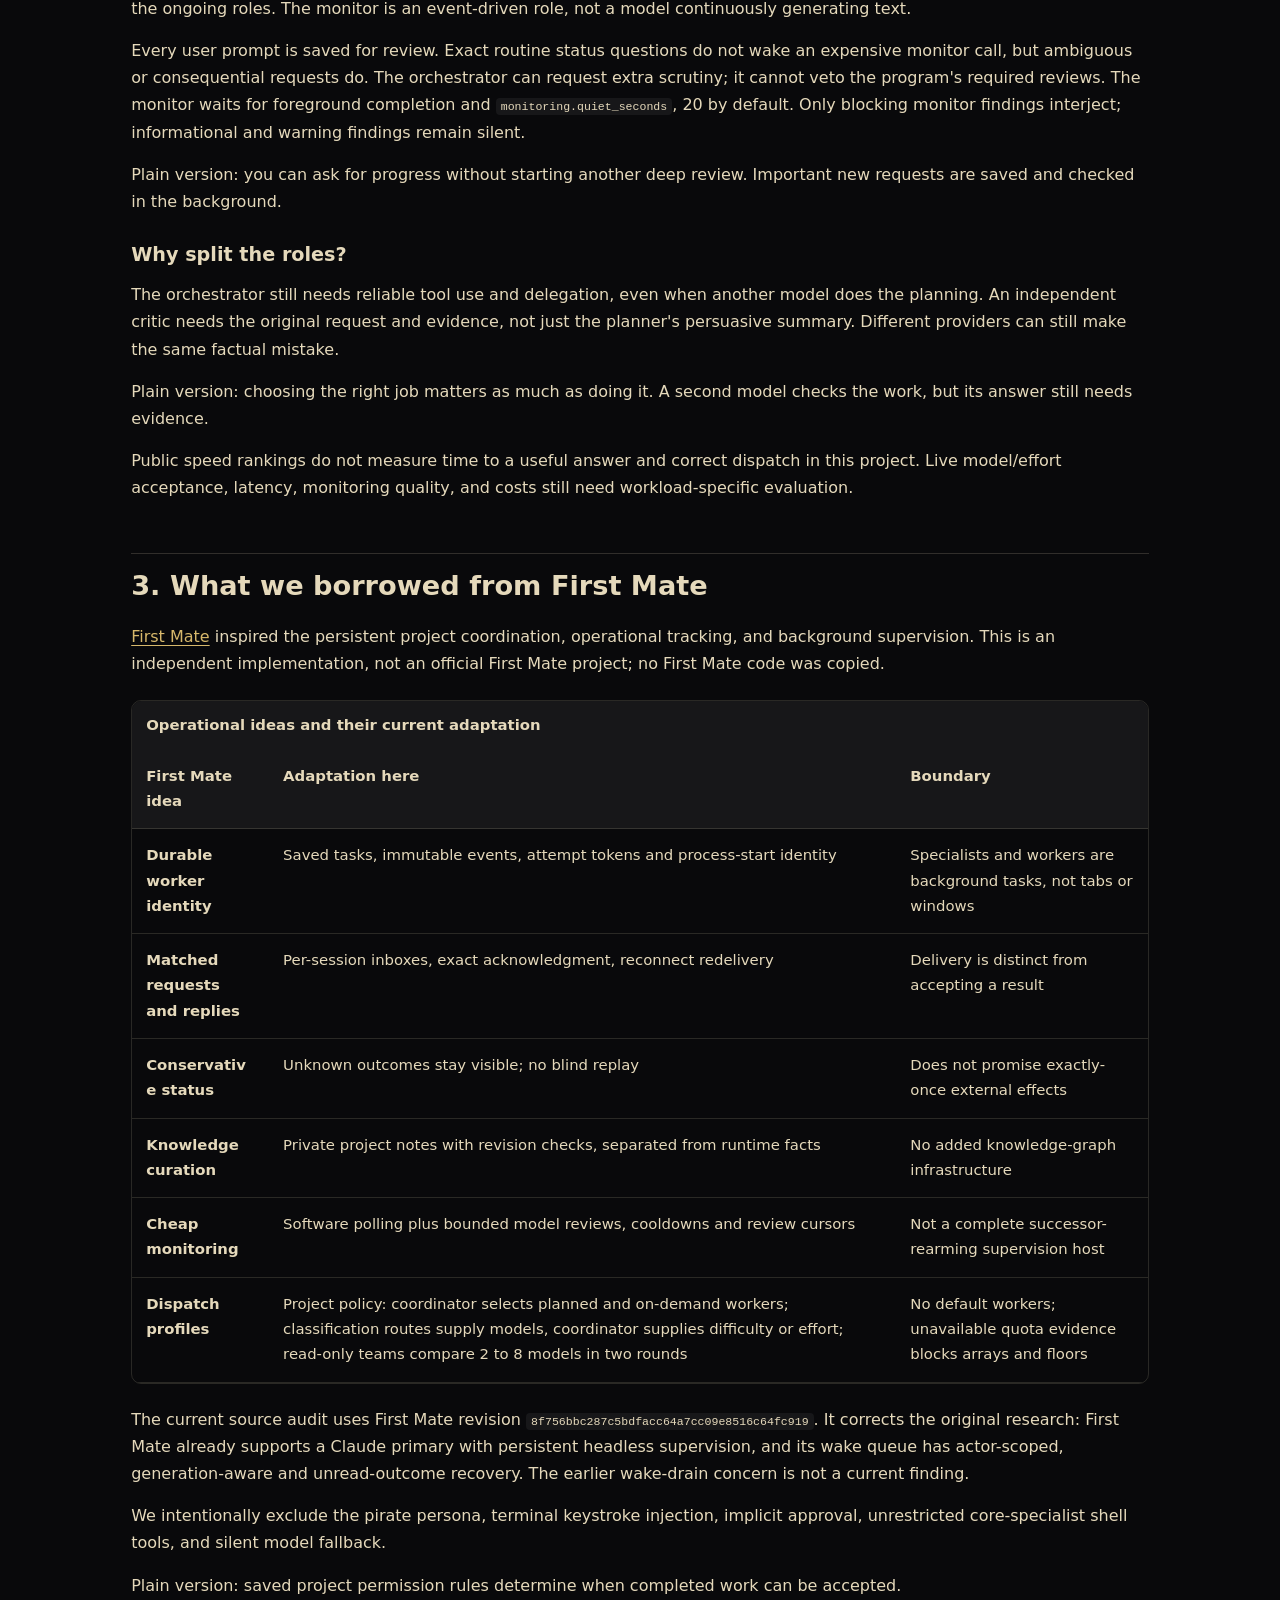
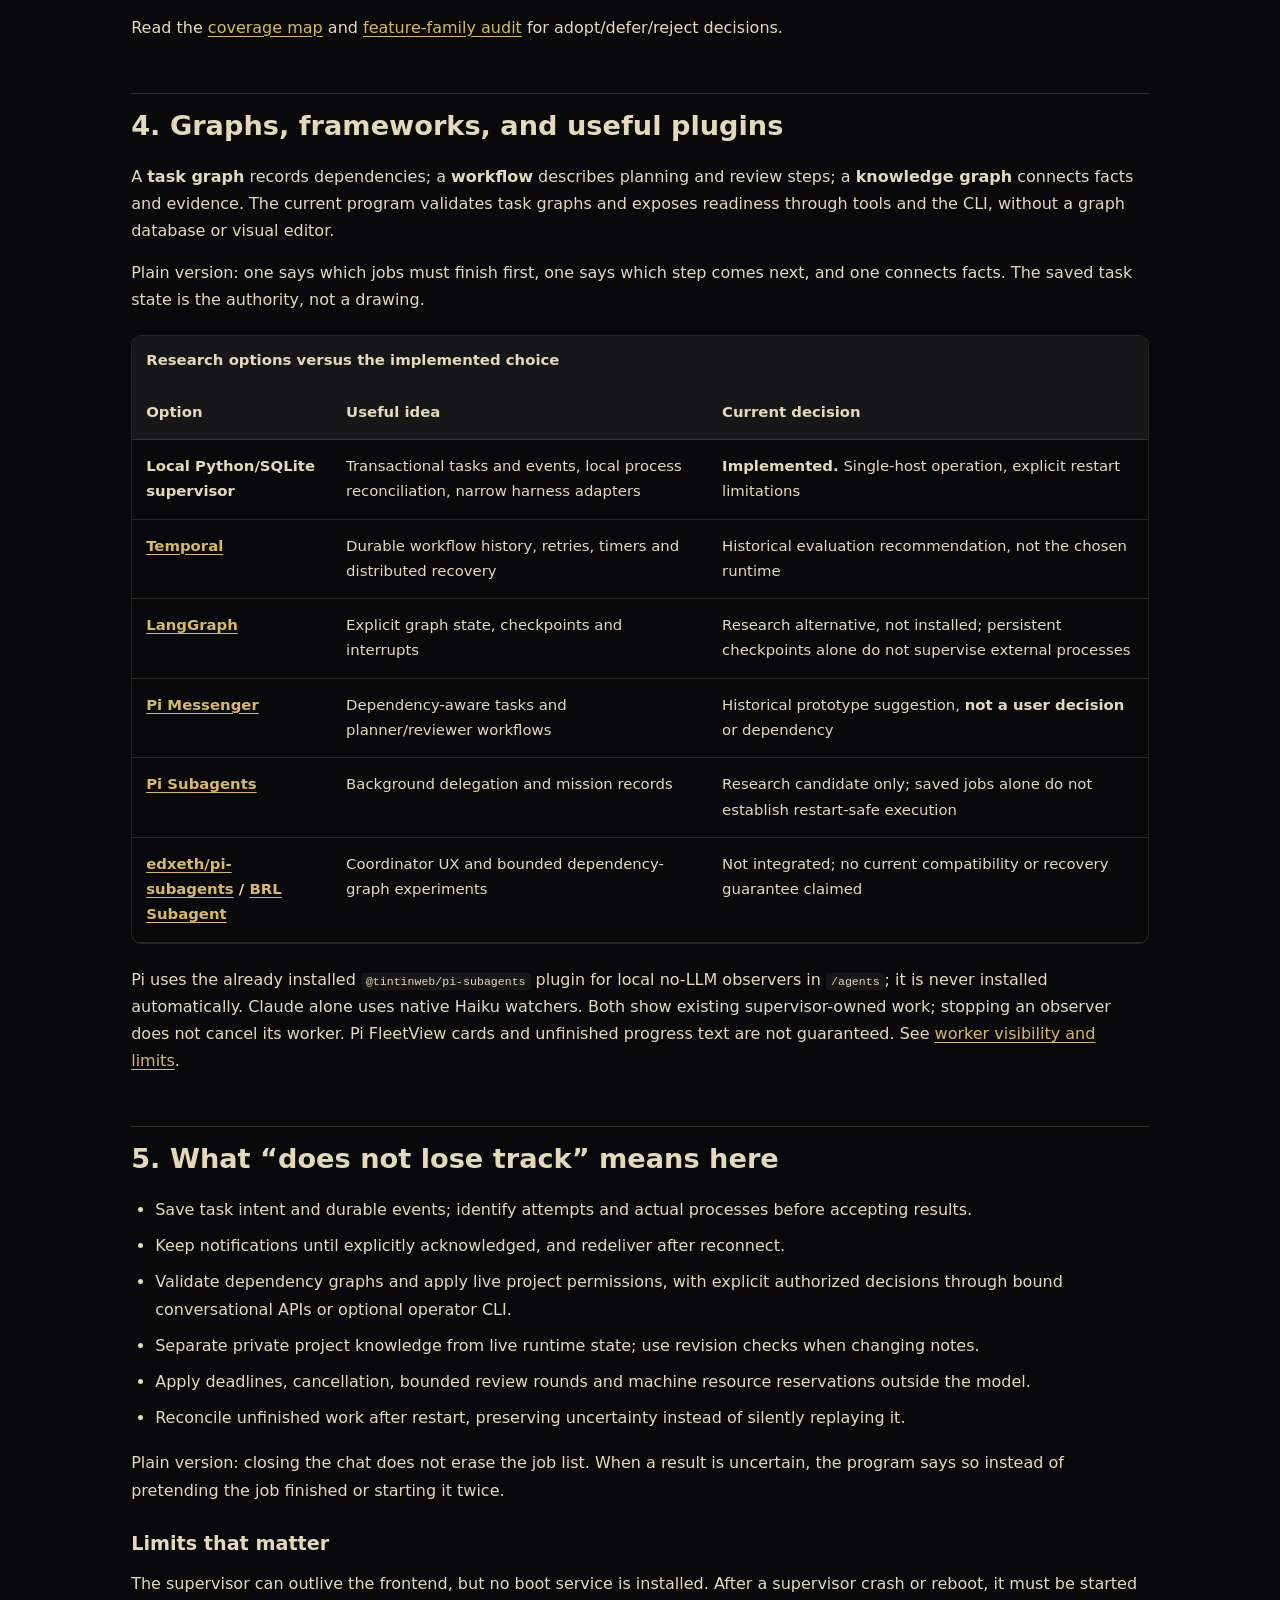
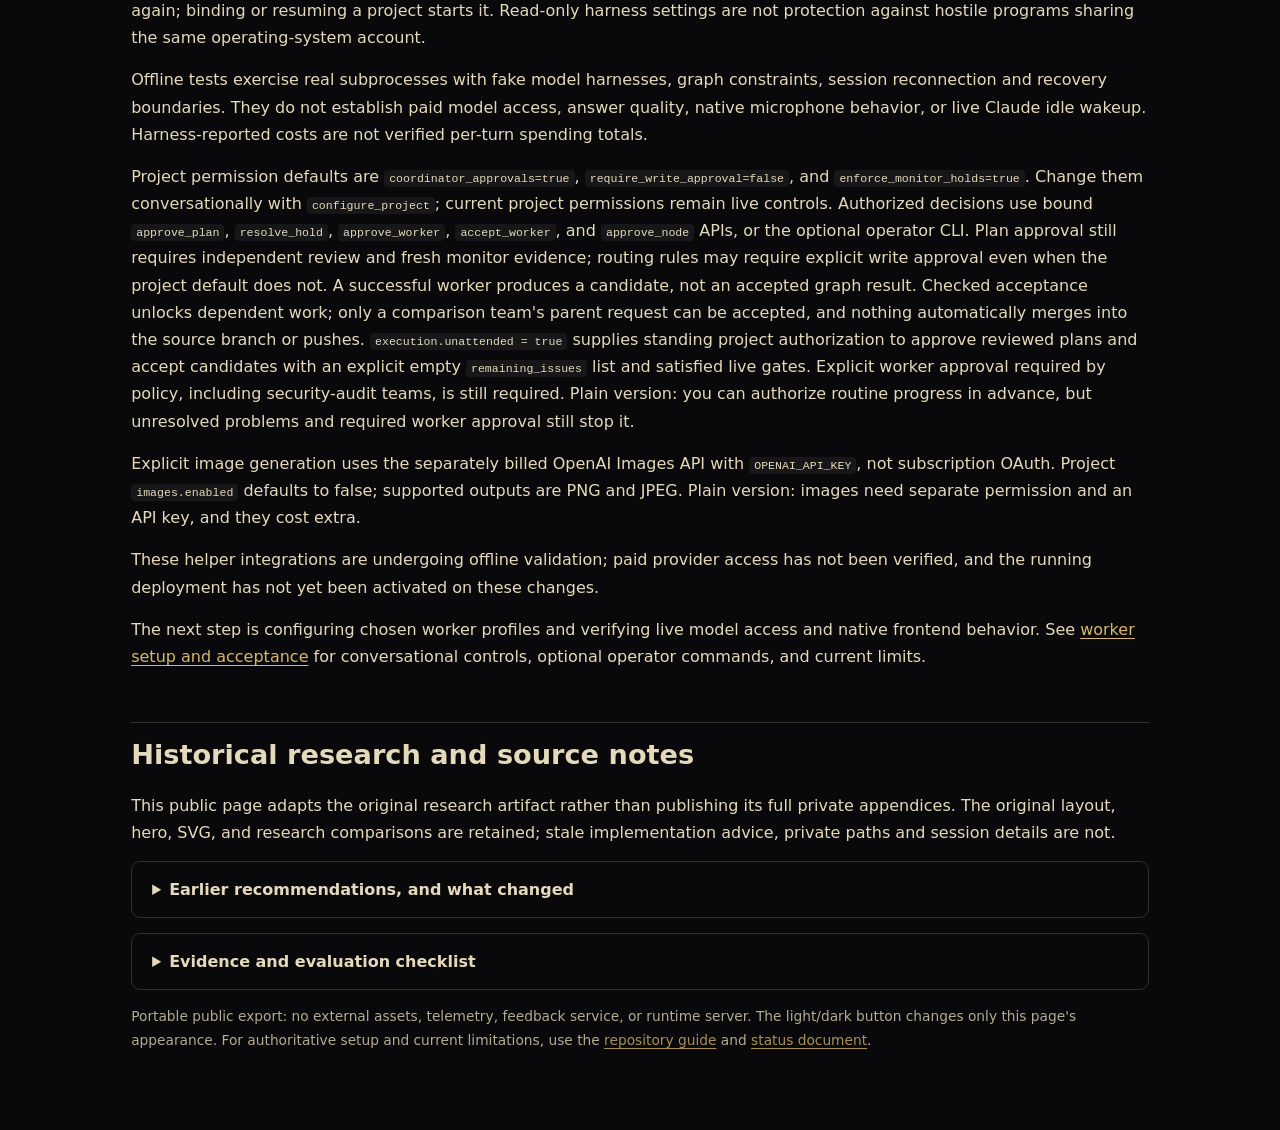
==== commit 401c09ab: "Add standardized offline plan visualization and Mermaid exports" ====
--- a/docs/explainer/index.html
+++ b/docs/explainer/index.html
@@ -47,6 +47,7 @@
 <tbody>
 <tr><th scope="row">Planning</th><td>Planner-to-critic handoff, graph validation/readiness, bounded revisions, configurable monitor holds, project-scoped explicit approval APIs</td><td>Acceptance without project authorization or satisfied live gates</td></tr>
 <tr><th scope="row">Workers</th><td>Policy-checked selection, durable jobs plus frontend-specific native observers, isolated write worktrees, signed local candidates, explicit acceptance</td><td>Guaranteed Pi FleetView/live partial text, OS sandboxing of trusted commands, automatic merge or push, worker tabs or windows</td></tr>
+<tr><th scope="row">Plan visualization</th><td>One <code>export_plan</code> call generates a consistently styled offline HTML/SVG page, Mermaid source and JSON snapshot with dependency waves and saved worker selections</td><td>Live polling, graph editing, page-based approvals or dispatch; refresh by exporting again</td></tr>
 <tr><th scope="row">Project memory</th><td>Canonical project roots, private notes with revision checks, one active coordinator, observer sessions and explicit takeover</td><td>Distributed ownership across machines</td></tr>
 <tr><th scope="row">Supervision</th><td>Detached runners, deadlines, cancellation, process identity checks, saved events, restart reconciliation</td><td>Installed boot service or automatic recovery from every host failure</td></tr>
 <tr><th scope="row">Integration</th><td>Native Claude hooks/MCP and an owned Pi extension over the same state</td><td>Automatic third-party plugin installation, visual graph editor, automatic shipping</td></tr>
